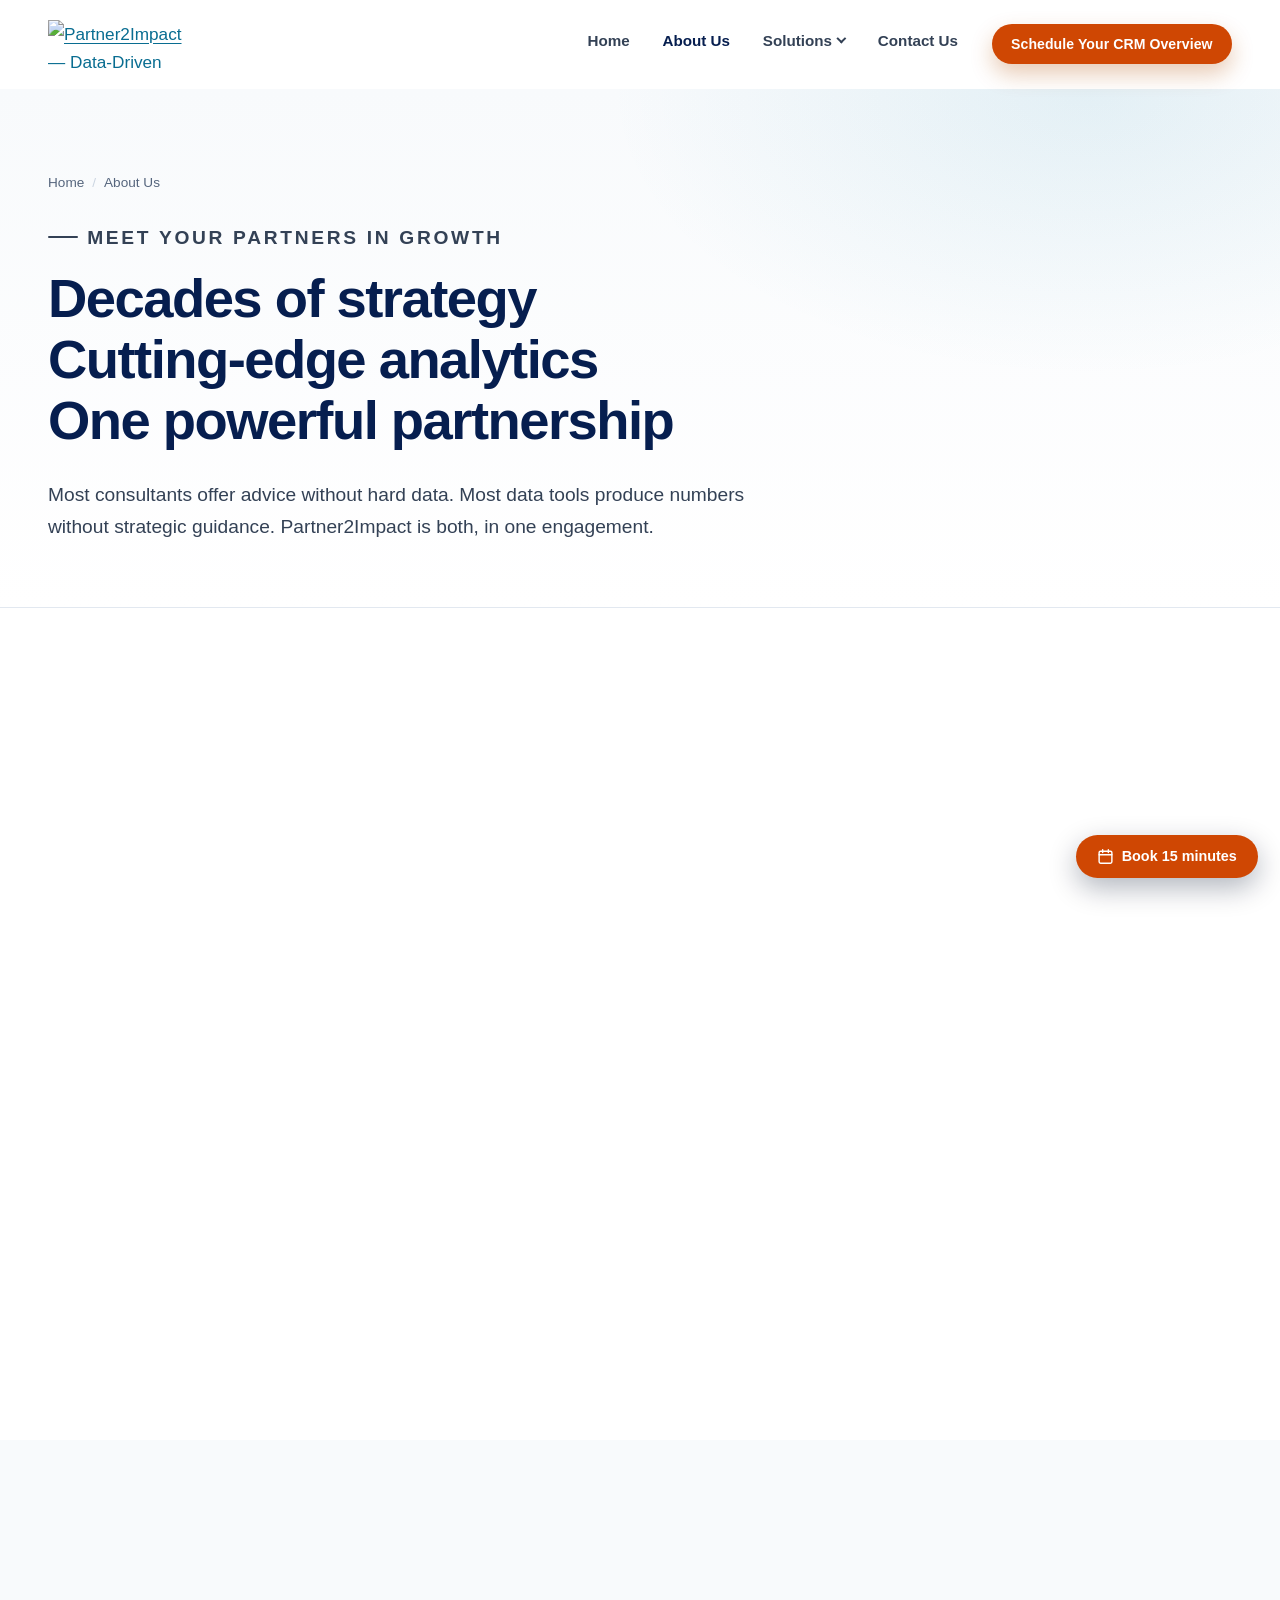
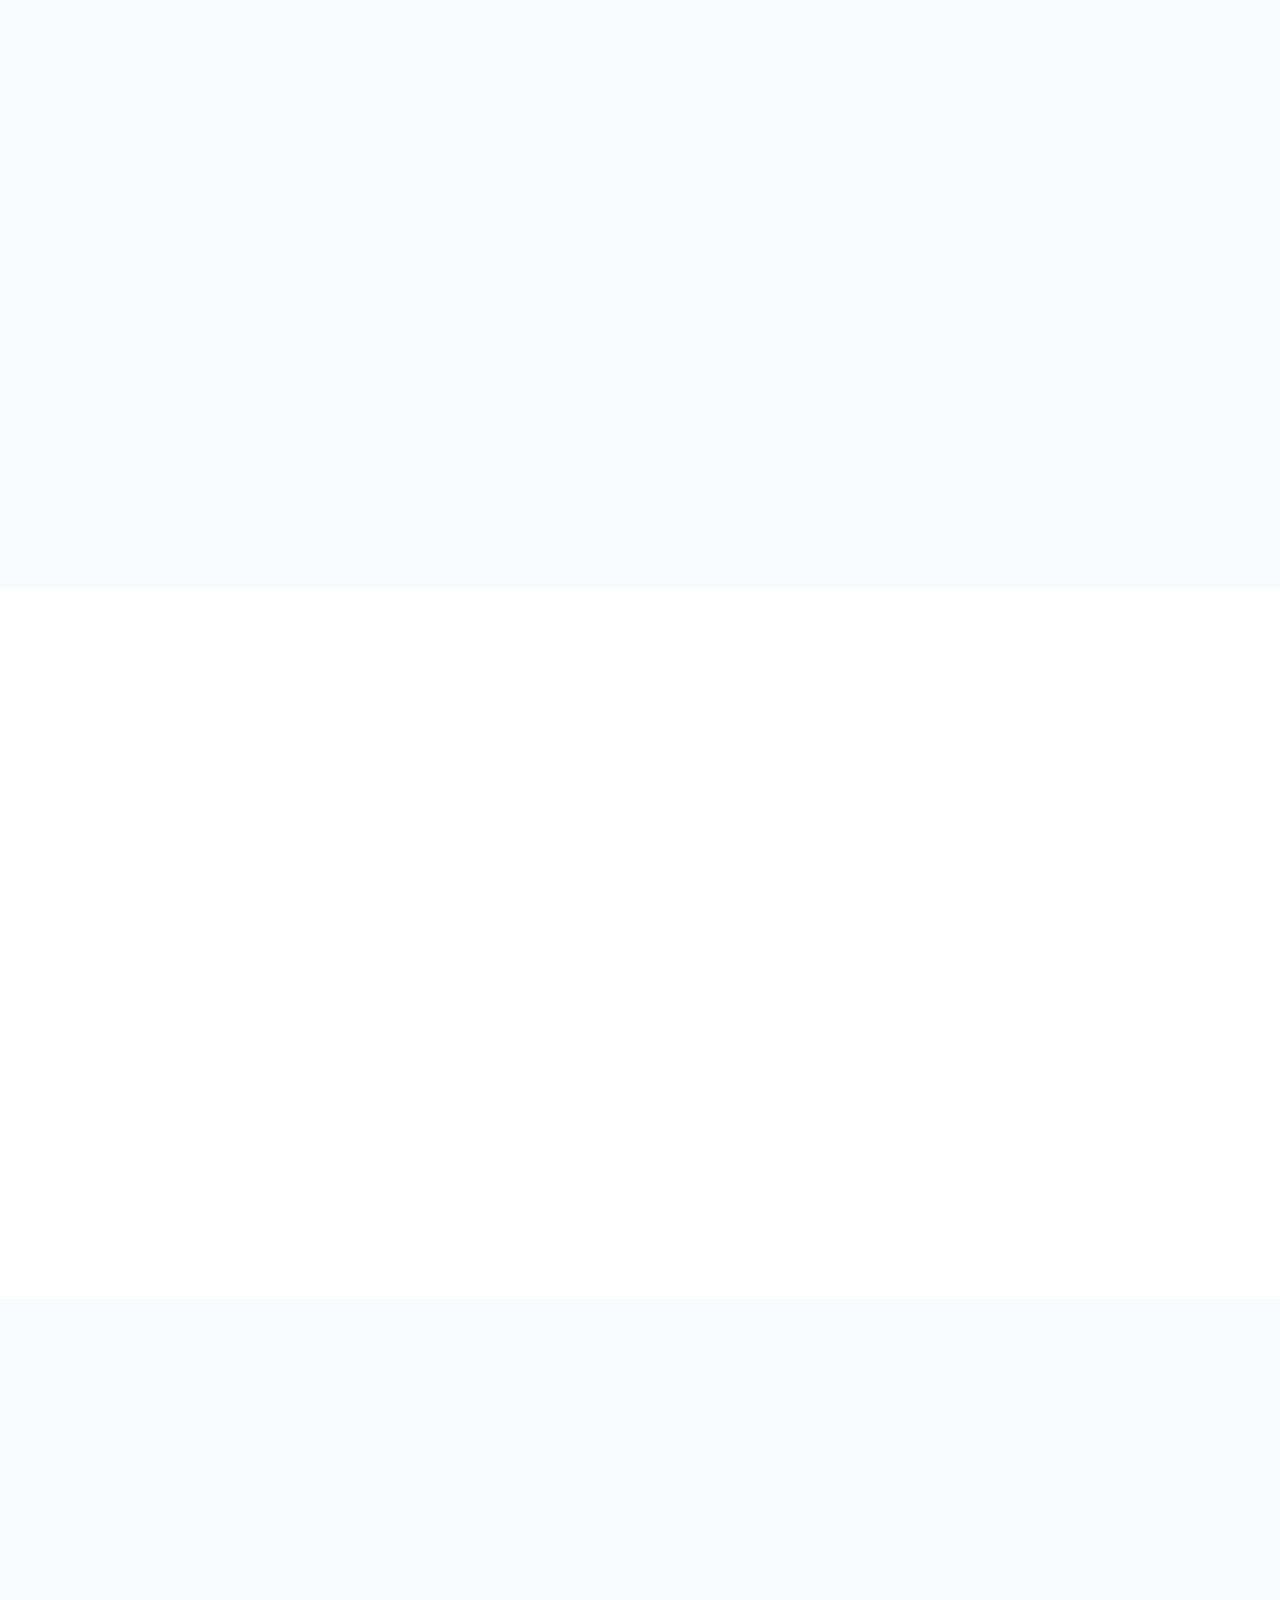
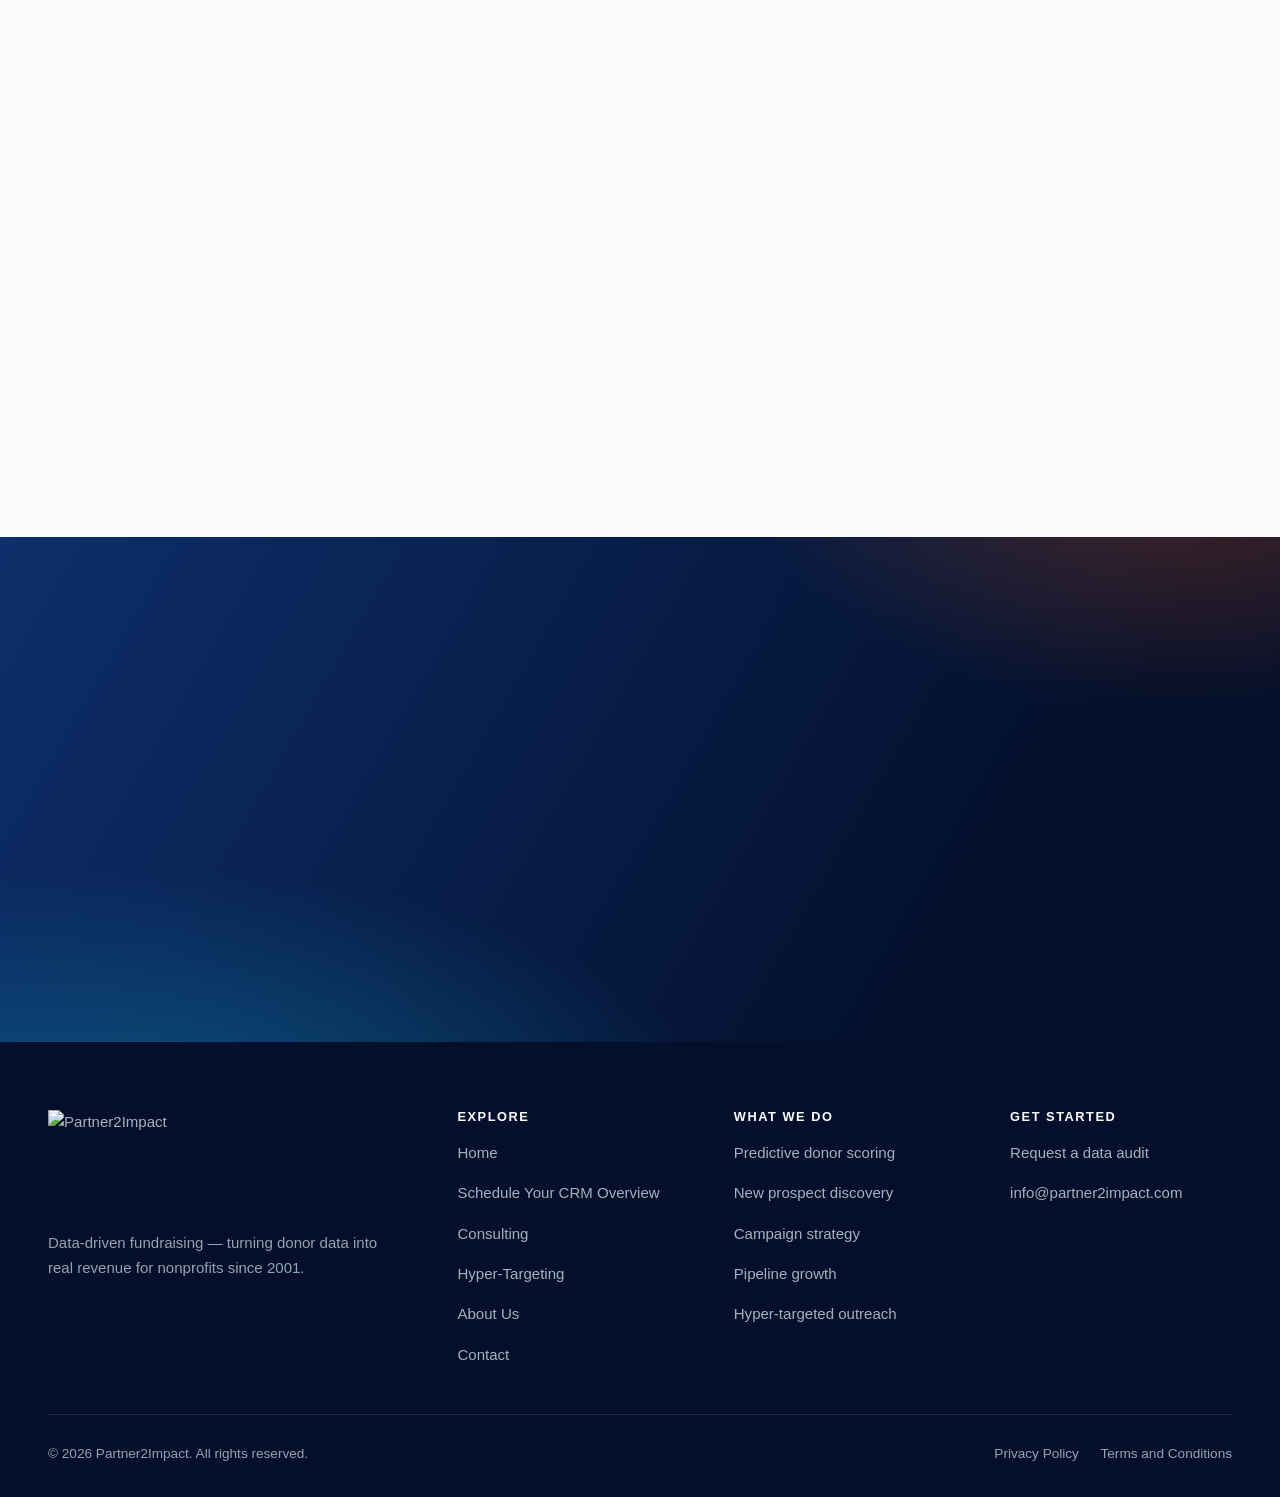
==== about.html @ 4d49c999 "Rebuild the CRM graphic to Tracey's mock Four circles on the diagonals around a dashed centre readin" ====
<!DOCTYPE html>
<html lang="en">
<head>
<meta charset="utf-8">
<meta name="viewport" content="width=device-width, initial-scale=1">
<title>About — Tracey Wiseman &amp; David Galvin | Partner2Impact</title>
<meta name="description" content="Decades of nonprofit fundraising strategy meets cutting-edge data science. Meet Tracey Wiseman, strategic fundraising leader, and David Galvin, Decision Intelligence Lead.">
<link rel="canonical" href="https://partner2impact.com/about">

<meta property="og:type" content="website">
<meta property="og:title" content="About Partner2Impact — Tracey Wiseman &amp; David Galvin">
<meta property="og:description" content="Decades of strategy. Cutting-edge analytics. One powerful partnership serving nonprofits.">
<meta property="og:image" content="https://partner2impact.com/assets/img/og-image.jpg">
<meta name="theme-color" content="#061e4f">

<link rel="icon" href="/favicon.ico" sizes="48x48 32x32 16x16">
<link rel="icon" href="/assets/img/icon-96.png" type="image/png" sizes="96x96">
<link rel="icon" href="/assets/img/icon-48.png" type="image/png" sizes="48x48">
<link rel="icon" href="/assets/img/favicon.svg" type="image/svg+xml">
<link rel="apple-touch-icon" href="/assets/img/icon-180.png">
<link rel="manifest" href="/site.webmanifest">

<link rel="preload" href="assets/fonts/inter-latin.woff2" as="font" type="font/woff2" crossorigin>
<link rel="preload" href="assets/fonts/jakarta-latin.woff2" as="font" type="font/woff2" crossorigin>
<link rel="stylesheet" href="assets/css/fonts.css">
<link rel="stylesheet" href="assets/css/styles.css">
</head>
<body>
<a class="skip-link" href="#main">Skip to main content</a>

<header class="site-header">
  <nav class="shell nav" aria-label="Primary">
    <a class="brand" href="/">
      <img src="assets/img/logo-compact.svg" width="1333" height="460" alt="Partner2Impact — Data-Driven Fundraising">
    </a>
    <button class="nav-toggle" type="button" aria-expanded="false" aria-controls="nav-links">
      <span></span><span class="visually-hidden">Menu</span>
    </button>
    <ul class="nav-links" id="nav-links">
      <li><a href="/">Home</a></li>
      <li><a href="/about" aria-current="page">About Us</a></li>
      <li class="nav-has-sub">
        <button class="nav-sub-toggle" type="button" aria-expanded="false"
                aria-controls="nav-sub-solutions">
          Solutions <span class="nav-caret" aria-hidden="true"></span>
        </button>
        <ul class="nav-sub" id="nav-sub-solutions">
          <li><a href="/tool">Schedule Your CRM Overview</a></li>
          <li><a href="/hyper-targeting">Hyper-Targeting</a></li>
          <li><a href="/consulting">Consulting</a></li>
        </ul>
      </li>
      <li><a href="/contact">Contact Us</a></li>
      <li class="nav-links__cta"><a class="btn btn--sm btn--amber" href="/contact#audit">Schedule Your CRM Overview</a></li>
    </ul>
    <a class="btn btn--sm btn--amber nav-cta" href="/contact#audit">Schedule Your CRM Overview</a>
  </nav>
</header>

<main id="main">

  <section class="page-hero">
    <div class="shell">
      <ol class="breadcrumb">
        <li><a href="/">Home</a></li>
        <li aria-current="page">About Us</li>
      </ol>
      <p class="eyebrow">Meet your partners in growth</p>
      <h1>Decades of strategy<br>Cutting-edge analytics<br>One powerful partnership</h1>
      <p>
        Most consultants offer advice without hard data. Most data tools produce numbers
        without strategic guidance. Partner2Impact is both, in one engagement.
      </p>
    </div>
  </section>

  <!-- ================= TEAM ================= -->
  <section class="section" id="team">
    <div class="shell">
      <div class="team-grid">
        <article class="person" data-reveal>
          <div class="person-photo">
            <img src="assets/img/david-640.webp" width="640" height="640" loading="lazy" decoding="async"
                 alt="Portrait of David Galvin">
          </div>
          <div>
            <h3>David Galvin</h3>
            <span class="role">Decision Intelligence Lead</span>
            <p class="person-quote">
              “When you apply predictive modeling to nonprofit datasets, patterns emerge
              immediately. We show you the story your data is desperately trying to tell.”
            </p>
            <p>
              A veteran in data analytics and predictive architecture, David builds proprietary
              intelligence tools that transform raw relational data into clean, actionable
              revenue streams.
            </p>
            <p>
              His working principle is the one that gives this partnership its shape:
              <strong>data is currency</strong> — and currency left in a vault earns nothing.
            </p>
            <ul class="person-tags">
              <li>Predictive modeling</li>
              <li>Data architecture</li>
              <li>Prospect intelligence</li>
              <li>CRM integration</li>
            </ul>
          </div>
        </article>
        <article class="person" data-reveal data-reveal-delay="100">
          <div class="person-photo">
            <img src="assets/img/tracey-640.webp" width="640" height="640" loading="lazy" decoding="async"
                 alt="Portrait of Tracey Wiseman">
          </div>
          <div>
            <h3>Tracey Wiseman</h3>
            <span class="role">Strategic fundraising leader</span>
            <p class="person-quote">
              “Fundraising is ultimately about human connection. Data doesn’t replace the
              relationship — it illuminates where the relationship needs to go next.”
            </p>
            <p>
              With over three decades of hands-on experience guiding nonprofit leaders, Tracey
              helps organizations secure major gifts, navigate complex capital campaigns, and
              build resilient development operations.
            </p>
            <p>
              She founded Partner2Impact in 2001 and has spent the years since inside the
              rooms where fundraising decisions actually get made — with boards, executive
              directors and development teams working out what to do next.
            </p>
            <ul class="person-tags">
              <li>Major gifts</li>
              <li>Capital campaigns</li>
              <li>Development operations</li>
              <li>Board counsel</li>
            </ul>
          </div>
        </article>
      </div>
    </div>
  </section>

  <!-- ================= WHY THE PARTNERSHIP ================= -->
  <section class="section section--sand">
    <div class="shell">
      <div class="section-head" data-reveal>
        <p class="eyebrow">Why this partnership</p>
        <h2>The gap most nonprofits fall into</h2>
        <p>
          Development teams are usually offered one half of the answer, and asked to supply
          the other half themselves.
        </p>
      </div>

      <div class="grid grid--3">
        <article class="card" data-reveal>
          <div class="card-icon">
            <svg width="24" height="24" viewBox="0 0 24 24" fill="none" stroke="currentColor" stroke-width="1.8" stroke-linecap="round" stroke-linejoin="round" aria-hidden="true"><path d="M21 15a2 2 0 0 1-2 2H7l-4 4V5a2 2 0 0 1 2-2h14a2 2 0 0 1 2 2z"/></svg>
          </div>
          <h3>Consultants without data</h3>
          <p>
            Strong advice built on experience and instinct — but no way to tell you which of
            your 4,000 records deserves the call this week.
          </p>
        </article>

        <article class="card" data-reveal data-reveal-delay="90">
          <div class="card-icon">
            <svg width="24" height="24" viewBox="0 0 24 24" fill="none" stroke="currentColor" stroke-width="1.8" stroke-linecap="round" stroke-linejoin="round" aria-hidden="true"><path d="M3 3v18h18"/><path d="M7 15V9M12 15V6M17 15v-4"/></svg>
          </div>
          <h3>Tools without strategy</h3>
          <p>
            A dashboard full of scores and a development director with no plan for what to do
            with them on Monday morning.
          </p>
        </article>

        <article class="card card--feature" data-reveal data-reveal-delay="180"
                 style="border-top:4px solid var(--teal-bright)">
          <div class="card-icon">
            <svg width="24" height="24" viewBox="0 0 24 24" fill="none" stroke="currentColor" stroke-width="1.8" stroke-linecap="round" stroke-linejoin="round" aria-hidden="true"><path d="M20 6 9 17l-5-5"/></svg>
          </div>
          <h3>Partner2Impact</h3>
          <p>
            The intelligence and the plan from the same engagement, so nothing gets lost in
            the handoff between the people who found the signal and the people who act on it.
          </p>
        </article>
      </div>
    </div>
  </section>

  <!-- ================= TRACK RECORD ================= -->
  <section class="section">
    <div class="shell split">
      <div data-reveal>
        <p class="eyebrow">Track record</p>
        <h2>Three decades inside nonprofit development</h2>
        <p>
          Partner2Impact has worked with foundations, universities, health nonprofits,
          associations, community organizations and campaigns — the kind of organizations
          where every dollar raised has to justify itself.
        </p>
        <p>
          That history is why the data work lands: the models are built by someone who
          understands donor behavior, and the recommendations are written by someone who has
          sat through the board meeting where they get questioned.
        </p>
      </div>

      <div data-reveal data-reveal-delay="100">
        <p class="eyebrow">Organizations we have worked with</p>
        <ul class="client-grid" style="grid-template-columns:repeat(auto-fill,minmax(min(100%,14rem),1fr))">
          <li>Lung Transplant Foundation</li>
          <li>Center on Halsted</li>
          <li>National Society of Architectural Historians</li>
          <li>YMCA of Metropolitan Chicago</li>
          <li>University of Chicago</li>
          <li>Park Lawn Developmental Disabilities</li>
          <li>Center for Law and Social Work</li>
          <li>Ancilla College</li>
          <li>Gaylord and Dorothy Donnelley Foundation</li>
          <li>Project on Civic Reflection, Valparaiso University</li>
        </ul>
        <p style="margin-top:1.25rem;color:var(--slate-500);font-size:0.9rem">Partial list.</p>
      </div>
    </div>
  </section>

  <!-- ================= FAQ ================= -->
  <section class="section section--sand">
    <div class="shell shell--narrow">
      <div class="section-head" data-reveal>
        <p class="eyebrow">Common questions</p>
        <h2>Before you reach out</h2>
      </div>

      <div class="faq" data-reveal>
        <details>
          <summary>Is using donor data for predictive targeting ethically sound and compliant with privacy laws?</summary>
          <div class="faq-body">
            Data ethics and security are central to this framework. We work exclusively with
            aggregated, anonymized, and privacy-compliant datasets, adhering strictly to GDPR,
            CCPA, and donor privacy standards. Furthermore, when we upload prospect cohorts to
            media platforms like Meta or LinkedIn, the data is heavily encrypted and hashed.
            We never sell donor information.
          </div>
        </details>
        <details>
          <summary>Do we have to change our CRM?</summary>
          <div class="faq-body">
            No. The tool layers on top of the system you already use — Raiser’s Edge,
            Salesforce, Bloomerang, DonorPerfect and others. There is no migration project.
          </div>
        </details>
        <details>
          <summary>Our database is a mess. Is it too early for this?</summary>
          <div class="faq-body">
            That is the normal starting point, and cleaning it is step one of the work. The
            data health check up will tell you honestly whether the records are good enough to
            model yet, and what it would take to get there.
          </div>
        </details>
        <details>
          <summary>Can we get the consulting without the tool, or the other way around?</summary>
          <div class="faq-body">
            Yes, though they are designed to reinforce each other. Some organizations start
            with a one-off diagnostic and add the ongoing data work later.
          </div>
        </details>
        <details>
          <summary>How does an engagement start?</summary>
          <div class="faq-body">
            With a free 15-minute data health check up. You speak with Tracey and David, see a
            live demonstration, and get an honest read on whether we are the right fit.
          </div>
        </details>
      </div>
    </div>
  </section>

  <section class="cta-band" id="audit">
    <div class="shell">
      <img class="cta-logo" src="assets/img/logo-reverse.svg" width="1333" height="655"
           loading="lazy" alt="Partner2Impact" data-reveal>
      <h2 data-reveal>Discover what your donor data is trying to tell you</h2>
      <p data-reveal data-reveal-delay="60">
        Request a 15-minute data health check up and tool demo with Tracey and David.
      </p>
      <div class="cta-actions" data-reveal data-reveal-delay="120">
        <a class="btn btn--light" href="/contact#audit">Request your data health check up <span class="arrow" aria-hidden="true">→</span></a>
        <a class="btn btn--outline-light" href="mailto:info@partner2impact.com">info@partner2impact.com</a>
      </div>
    </div>
  </section>

</main>

<footer class="site-footer">
  <div class="shell">
    <div class="footer-grid">
      <div class="footer-brand">
        <img src="assets/img/logo-reverse.svg" width="1333" height="655" loading="lazy" alt="Partner2Impact">
        <p>
          Data-driven fundraising — turning donor data into real revenue for
          nonprofits since 2001.
        </p>
      </div>
      <div>
        <h4>Explore</h4>
        <ul class="footer-links">
          <li><a href="/">Home</a></li>
          <li><a href="/tool">Schedule Your CRM Overview</a></li>
          <li><a href="/consulting">Consulting</a></li>
          <li><a href="/hyper-targeting">Hyper-Targeting</a></li>
          <li><a href="/about">About Us</a></li>
          <li><a href="/contact">Contact</a></li>
        </ul>
      </div>
      <div>
        <h4>What we do</h4>
        <ul class="footer-links">
          <li><a href="/tool#scoring">Predictive donor scoring</a></li>
          <li><a href="/tool#prospects">New prospect discovery</a></li>
          <li><a href="/consulting#campaigns">Campaign strategy</a></li>
          <li><a href="/consulting#pipeline">Pipeline growth</a></li>
          <li><a href="/hyper-targeting">Hyper-targeted outreach</a></li>
        </ul>
      </div>
      <div>
        <h4>Get started</h4>
        <ul class="footer-links">
          <li><a href="/contact#audit">Request a data audit</a></li>
          <li><a href="mailto:info@partner2impact.com">info@partner2impact.com</a></li>
        </ul>
      </div>
    </div>
    <div class="footer-bottom">
      <span>© <span data-year>2026</span> Partner2Impact. All rights reserved.</span>
      <ul class="footer-legal">
        <li><a href="/privacy">Privacy Policy</a></li>
        <li><a href="/terms">Terms and Conditions</a></li>
      </ul>
    </div>
  </div>
</footer>

<a class="book-fab" href="/contact#audit">
  <svg width="17" height="17" viewBox="0 0 24 24" fill="none" stroke="currentColor" stroke-width="2" stroke-linecap="round" stroke-linejoin="round" aria-hidden="true"><rect x="3" y="4.5" width="18" height="17" rx="2"/><path d="M3 9.5h18M8 2.5v4M16 2.5v4"/></svg>
  <span class="book-fab__label">Book 15 minutes</span>
</a>

<script src="assets/js/main.js" defer></script>
</body>
</html>
---- assets/css/styles.css ----
/* ==========================================================================
   Partner2Impact — design system
   Palette per the 2026 brand brief: deep navy (authority), teal (data science),
   amber (currency / value).
   ========================================================================== */

:root {
  /* Brand */
  --navy-900: #030f2b;
  --navy: #061e4f;
  --navy-700: #0d2f6b;
  --ink: #061e4f;
  --ink-800: #0d2f6b;
  /* Brand teal / amber from the brief. The bright shades (--teal-bright,
     --amber-bright) are for fills, borders and graphics only; the darker
     --teal / --amber are used wherever text sits on them, so button labels
     and links clear WCAG AA. */
  --teal: #096d91;          /* logo teal, 5.82:1 with white text */
  --teal-600: #075670;      /* 8.16:1 — hover */
  --teal-bright: #0e86b0;   /* graphics only */
  --teal-400: #5fb3ce;      /* logo's dark teal, lifted for AA on card surfaces */
  --amber: #cf4703;         /* logo orange darkened, 4.61:1 with white text */
  --amber-600: #b63e03;     /* 5.71:1 — hover */
  --amber-bright: #fc6418;  /* logo orange, graphics only */
  --amber-400: #fa8a41;     /* logo's dark orange, lifted for AA on card surfaces */

  /* Neutrals */
  --sand: #f8fafc;
  --sand-200: #e2e8f0;
  --paper: #ffffff;
  --slate-700: #334155;
  --slate-500: #55657d; /* AA on #fff (5.93:1) and --sand */
  --slate-300: #cbd5e1;
  --line: #e2e8f0;

  /* Type */
  --font-display: "Plus Jakarta Sans", "Inter", -apple-system, BlinkMacSystemFont, "Segoe UI", Roboto, Helvetica, Arial, sans-serif;
  --font-sans: "Inter", -apple-system, BlinkMacSystemFont, "Segoe UI", Roboto, Helvetica, Arial, sans-serif;
  --font-mono: ui-monospace, SFMono-Regular, "SF Mono", Menlo, Consolas, monospace;

  /* Space & shape */
  --shell: 1200px;
  --gutter: clamp(1.25rem, 4vw, 3rem);
  --radius-sm: 10px;
  --radius: 16px;
  --radius-lg: 26px;
  --shadow-sm: 0 1px 2px rgba(6, 30, 79, 0.06), 0 4px 12px rgba(6, 30, 79, 0.05);
  --shadow: 0 12px 30px rgba(6, 30, 79, 0.09);
  --shadow-lg: 0 28px 70px rgba(6, 30, 79, 0.18);
  --ease: cubic-bezier(0.22, 1, 0.36, 1);
}

/* --------------------------------------------------------------------------
   Base
   -------------------------------------------------------------------------- */

*, *::before, *::after { box-sizing: border-box; }

html {
  scroll-behavior: smooth;
  -webkit-text-size-adjust: 100%;
  scroll-padding-top: 6rem;
}

body {
  margin: 0;
  background: var(--paper);
  color: var(--ink);
  font-family: var(--font-sans);
  font-size: clamp(1rem, 0.97rem + 0.15vw, 1.075rem);
  line-height: 1.65;
  -webkit-font-smoothing: antialiased;
  text-rendering: optimizeLegibility;
  overflow-x: hidden;
}

img, picture, svg, video { display: block; max-width: 100%; height: auto; }

h1, h2, h3, h4 {
  font-family: var(--font-display);
  font-weight: 700;
  line-height: 1.12;
  letter-spacing: -0.015em;
  margin: 0 0 0.5em;
  color: var(--ink);
  text-wrap: balance;
}

h1 { font-size: clamp(2.4rem, 1.5rem + 4.2vw, 4.15rem); letter-spacing: -0.028em; }
h2 { font-size: clamp(1.85rem, 1.25rem + 2.4vw, 2.85rem); letter-spacing: -0.022em; }
h3 { font-size: clamp(1.2rem, 1.05rem + 0.6vw, 1.4rem); letter-spacing: -0.012em; }
h4 { font-size: 1.05rem; letter-spacing: -0.005em; }

p { margin: 0 0 1.15em; text-wrap: pretty; }
p:last-child { margin-bottom: 0; }

a { color: var(--teal); text-decoration-thickness: 1px; text-underline-offset: 3px; }
a:hover { color: var(--teal-600); }

ul, ol { margin: 0 0 1.15em; padding-left: 1.2em; }
li { margin-bottom: 0.4em; }

strong { font-weight: 650; }

:focus-visible {
  outline: 3px solid var(--amber);
  outline-offset: 3px;
  border-radius: 4px;
}

.skip-link {
  position: absolute;
  left: 1rem;
  top: -100px;
  z-index: 999;
  background: var(--navy);
  color: #fff;
  padding: 0.75rem 1.15rem;
  border-radius: var(--radius-sm);
  font-weight: 600;
  text-decoration: none;
  transition: top 0.2s var(--ease);
}
.skip-link:focus { top: 1rem; color: #fff; }

.visually-hidden {
  position: absolute !important;
  width: 1px; height: 1px;
  padding: 0; margin: -1px;
  overflow: hidden; clip: rect(0 0 0 0);
  white-space: nowrap; border: 0;
}

/* --------------------------------------------------------------------------
   Layout primitives
   -------------------------------------------------------------------------- */

.shell {
  width: min(100% - (var(--gutter) * 2), var(--shell));
  margin-inline: auto;
}
.shell--narrow { width: min(100% - (var(--gutter) * 2), 780px); }

.section { padding-block: clamp(4rem, 2.5rem + 6vw, 7.5rem); }
.section--tight { padding-block: clamp(3rem, 2rem + 4vw, 5rem); }
.section--sand { background: var(--sand); }
.section--ink {
  background:
    radial-gradient(90rem 45rem at 78% -10%, rgba(14, 134, 176, 0.38), transparent 62%),
    linear-gradient(165deg, var(--navy-700) 0%, var(--navy) 58%, var(--navy-900) 100%);
  color: #e2e8f0;
}
.section--ink h2, .section--ink h3, .section--ink h4 { color: #fff; }
.section--ink p { color: rgba(226, 232, 240, 0.82); }

.section-head { max-width: 46rem; margin-bottom: clamp(2.25rem, 1.5rem + 2.5vw, 3.5rem); }
.section-head--center { margin-inline: auto; text-align: center; }
.section-head p { color: var(--slate-500); font-size: 1.08em; }
.section--ink .section-head p { color: rgba(226, 232, 240, 0.8); }

.eyebrow {
  display: inline-flex;
  align-items: center;
  gap: 0.6rem;
  font-family: var(--font-sans);
  font-size: 0.775rem;
  font-weight: 650;
  letter-spacing: 0.14em;
  text-transform: uppercase;
  color: var(--teal);
  margin: 0 0 1rem;
}
.eyebrow::before {
  content: "";
  width: 1.85rem; height: 2px;
  background: currentColor;
  border-radius: 2px;
}
.section--ink .eyebrow { color: var(--teal-400); }

.grid { display: grid; gap: clamp(1.15rem, 0.9rem + 1.1vw, 1.85rem); }
.grid--2 { grid-template-columns: repeat(auto-fit, minmax(min(100%, 22rem), 1fr)); }
.grid--3 { grid-template-columns: repeat(auto-fit, minmax(min(100%, 18.5rem), 1fr)); }
.grid--4 { grid-template-columns: repeat(auto-fit, minmax(min(100%, 14rem), 1fr)); }

/* --------------------------------------------------------------------------
   Buttons
   -------------------------------------------------------------------------- */

.btn {
  --btn-bg: var(--teal);
  --btn-fg: #fff;
  display: inline-flex;
  align-items: center;
  justify-content: center;
  gap: 0.55rem;
  padding: 0.92rem 1.6rem;
  border: 1px solid transparent;
  border-radius: 999px;
  background: var(--btn-bg);
  color: var(--btn-fg);
  font-family: var(--font-sans);
  font-size: 0.965rem;
  font-weight: 620;
  letter-spacing: 0.005em;
  line-height: 1.2;
  text-decoration: none;
  cursor: pointer;
  transition: transform 0.22s var(--ease), box-shadow 0.22s var(--ease),
              background-color 0.22s var(--ease), color 0.22s var(--ease),
              border-color 0.22s var(--ease);
  box-shadow: 0 10px 22px rgba(14, 134, 176, 0.22);
}
.btn:hover {
  color: var(--btn-fg);
  transform: translateY(-2px);
  box-shadow: 0 16px 32px rgba(14, 134, 176, 0.3);
  background: var(--teal-600);
}
.btn:active { transform: translateY(0); }

.btn--ghost {
  --btn-bg: transparent;
  --btn-fg: var(--navy);
  border-color: var(--slate-300);
  box-shadow: none;
}
.btn--ghost:hover {
  background: var(--navy);
  border-color: var(--navy);
  --btn-fg: #fff;
  box-shadow: var(--shadow);
}

.btn--light {
  --btn-bg: #fff;
  --btn-fg: var(--navy);
  box-shadow: 0 10px 26px rgba(4, 14, 26, 0.28);
}
.btn--light:hover { background: #fff; --btn-fg: var(--teal); }

.btn--outline-light {
  --btn-bg: transparent;
  --btn-fg: #fff;
  border-color: rgba(255, 255, 255, 0.4);
  box-shadow: none;
}
.btn--outline-light:hover { background: rgba(255, 255, 255, 0.12); border-color: #fff; }

.btn--sm { padding: 0.66rem 1.15rem; font-size: 0.88rem; }
.btn--block { width: 100%; }

.btn .arrow { transition: transform 0.22s var(--ease); }
.btn:hover .arrow { transform: translateX(3px); }

.text-link {
  display: inline-flex;
  align-items: center;
  gap: 0.4rem;
  font-weight: 620;
  font-size: 0.95rem;
  text-decoration: none;
  color: var(--teal);
}
.text-link::after { content: "→"; transition: transform 0.2s var(--ease); }
.text-link:hover::after { transform: translateX(4px); }

/* --------------------------------------------------------------------------
   Header / navigation
   -------------------------------------------------------------------------- */

.site-header {
  position: sticky;
  top: 0;
  z-index: 100;
  background: rgba(255, 255, 255, 0.86);
  backdrop-filter: saturate(180%) blur(14px);
  -webkit-backdrop-filter: saturate(180%) blur(14px);
  border-bottom: 1px solid transparent;
  transition: border-color 0.3s var(--ease), box-shadow 0.3s var(--ease),
              background-color 0.3s var(--ease);
}
.site-header.is-stuck {
  border-bottom-color: var(--line);
  box-shadow: 0 6px 24px rgba(6, 30, 79, 0.07);
}

.nav {
  display: flex;
  align-items: center;
  gap: 1.25rem;
  min-height: 5.5rem;
}

.brand { margin-right: auto; display: inline-flex; align-items: center; }
.brand img { width: auto; height: clamp(48px, 3.6vw, 62px); }

.nav-links {
  display: flex;
  align-items: center;
  gap: 0.35rem;
  list-style: none;
  margin: 0;
  padding: 0;
}
.nav-links a:not(.btn) {
  display: block;
  padding: 0.55rem 0.85rem;
  border-radius: 999px;
  color: var(--slate-700);
  font-size: 0.95rem;
  font-weight: 550;
  text-decoration: none;
  transition: color 0.2s var(--ease), background-color 0.2s var(--ease);
}
.nav-links a:not(.btn):hover { color: var(--navy); background: var(--sand); }
.nav-links a[aria-current="page"] { color: var(--navy); font-weight: 650; }

/* --------------------------------------------------------------------------
   Solutions dropdown
   Hover opens it on a pointer; the button carries aria-expanded so keyboard
   and touch get the same menu without depending on hover.
   -------------------------------------------------------------------------- */

.nav-has-sub { position: relative; }

.nav-sub-toggle {
  display: flex;
  align-items: center;
  gap: 0.4rem;
  padding: 0.55rem 0.85rem;
  border: 0;
  border-radius: 999px;
  background: none;
  color: var(--slate-700);
  font-family: var(--font-sans);
  font-size: 0.95rem;
  font-weight: 550;
  cursor: pointer;
  transition: color 0.2s var(--ease), background-color 0.2s var(--ease);
}
.nav-sub-toggle:hover { color: var(--navy); background: var(--sand); }
/* Set on whichever page lives inside this section, so the trail is visible
   without the menu being open. */
.nav-sub-toggle[data-current] { color: var(--navy); font-weight: 650; }

.nav-caret {
  width: 0.42rem; height: 0.42rem;
  border-right: 2px solid currentColor;
  border-bottom: 2px solid currentColor;
  transform: translateY(-2px) rotate(45deg);
  transition: transform 0.2s var(--ease);
}
.nav-sub-toggle[aria-expanded="true"] .nav-caret { transform: translateY(1px) rotate(-135deg); }

.nav-sub {
  position: absolute;
  top: calc(100% + 0.5rem);
  left: 0;
  z-index: 60;
  min-width: 13rem;
  margin: 0;
  padding: 0.4rem;
  list-style: none;
  background: #fff;
  border: 1px solid var(--line);
  border-radius: 14px;
  box-shadow: var(--shadow);
  opacity: 0;
  visibility: hidden;
  transform: translateY(-6px);
  transition: opacity 0.18s var(--ease), transform 0.18s var(--ease), visibility 0.18s;
}
.nav-has-sub:hover > .nav-sub,
.nav-has-sub:focus-within > .nav-sub,
.nav-sub-toggle[aria-expanded="true"] + .nav-sub {
  opacity: 1;
  visibility: visible;
  transform: translateY(0);
}
.nav-sub li { margin-bottom: 0; }
.nav-sub a { white-space: nowrap; }

.nav-cta { display: inline-flex; }

/* The in-menu CTA is for the mobile drawer only. */
@media (min-width: 901px) {
  .nav-links .nav-links__cta { display: none; }
}

.nav-toggle {
  display: none;
  width: 2.9rem; height: 2.9rem;
  align-items: center; justify-content: center;
  border: 1px solid var(--line);
  border-radius: 12px;
  background: #fff;
  cursor: pointer;
  color: var(--navy);
}
.nav-toggle span {
  position: relative;
  display: block;
  width: 18px; height: 2px;
  background: currentColor;
  border-radius: 2px;
  transition: background-color 0.2s var(--ease);
}
.nav-toggle span::before,
.nav-toggle span::after {
  content: "";
  position: absolute; left: 0;
  width: 18px; height: 2px;
  background: currentColor;
  border-radius: 2px;
  transition: transform 0.28s var(--ease);
}
.nav-toggle span::before { top: -6px; }
.nav-toggle span::after { top: 6px; }
.nav-toggle[aria-expanded="true"] span { background: transparent; }
.nav-toggle[aria-expanded="true"] span::before { transform: translateY(6px) rotate(45deg); }
.nav-toggle[aria-expanded="true"] span::after { transform: translateY(-6px) rotate(-45deg); }

@media (max-width: 900px) {
  .brand img { height: 44px; }
  .nav-toggle { display: inline-flex; }
  .nav-cta { display: none; }
  .nav-links {
    position: fixed;
    inset: 5.5rem 0 auto;
    flex-direction: column;
    align-items: stretch;
    gap: 0.15rem;
    padding: 1rem var(--gutter) 1.75rem;
    background: #fff;
    border-bottom: 1px solid var(--line);
    box-shadow: var(--shadow);
    transform: translateY(-12px);
    opacity: 0;
    visibility: hidden;
    transition: opacity 0.25s var(--ease), transform 0.25s var(--ease), visibility 0.25s;
  }
  .nav-links.is-open { opacity: 1; visibility: visible; transform: translateY(0); }
  .nav-links li { margin-bottom: 0; }
  .nav-links a:not(.btn) { padding: 0.9rem 0.75rem; font-size: 1.05rem; border-radius: 12px; }
  .nav-sub-toggle { width: 100%; justify-content: space-between; padding: 0.9rem 0.75rem; font-size: 1.05rem; border-radius: 12px; }
  /* The drawer is already a panel, so the submenu sits inline inside it
     rather than floating over the page. */
  .nav-sub {
    position: static;
    min-width: 0;
    margin: 0.15rem 0 0.35rem 0.75rem;
    padding: 0 0 0 0.75rem;
    border: 0;
    border-left: 2px solid var(--line);
    border-radius: 0;
    box-shadow: none;
    display: none;
    opacity: 1;
    visibility: visible;
    transform: none;
  }
  .nav-sub-toggle[aria-expanded="true"] + .nav-sub { display: block; }
  /* Hover must not open it on touch — only the button does. */
  .nav-has-sub:hover > .nav-sub,
  .nav-has-sub:focus-within > .nav-sub { display: none; }
  .nav-sub-toggle[aria-expanded="true"] + .nav-sub { display: block; }

  .nav-links .nav-links__cta { margin-top: 0.75rem; }
  .nav-links .nav-links__cta .btn { width: 100%; padding-block: 0.95rem; font-size: 1rem; }
}

/* --------------------------------------------------------------------------
   Hero — dark
   One continuous section: headline, actions, and the four signals. The
   signals are the hero's visual payload, so there is a single headline at
   the top of the page rather than two competing ones.
   -------------------------------------------------------------------------- */

.hero {
  position: relative;
  overflow: hidden;
  padding-block: clamp(3.5rem, 2rem + 6vw, 6rem) clamp(3.5rem, 2rem + 6vw, 6.5rem);
  background:
    radial-gradient(55rem 32rem at 50% -8%, rgba(14, 134, 176, 0.28), transparent 64%),
    radial-gradient(40rem 26rem at 88% 108%, rgba(252, 100, 24, 0.18), transparent 62%),
    linear-gradient(168deg, var(--navy-700) 0%, var(--navy) 46%, var(--navy-900) 100%);
  color: #e2e8f0;
}

/* Faint measurement grid — reads as data without being a texture */
.hero::before {
  content: "";
  position: absolute;
  inset: 0;
  background-image:
    linear-gradient(rgba(255, 255, 255, 0.028) 1px, transparent 1px),
    linear-gradient(90deg, rgba(255, 255, 255, 0.028) 1px, transparent 1px);
  background-size: 64px 64px;
  mask-image: radial-gradient(70% 60% at 50% 30%, #000 30%, transparent 100%);
  -webkit-mask-image: radial-gradient(70% 60% at 50% 30%, #000 30%, transparent 100%);
  pointer-events: none;
}

.hero > * { position: relative; z-index: 1; }

.hero-lead {
  max-width: 54rem;
  margin-inline: auto;
  text-align: center;
}
.hero-lead .eyebrow { color: var(--teal-400); justify-content: center; }
.hero h1 { color: #fff; margin-bottom: 0.42em; }

.hero-lede {
  font-size: clamp(1.06rem, 0.98rem + 0.5vw, 1.28rem);
  color: rgba(226, 232, 240, 0.82);
  max-width: 44rem;
  margin-inline: auto;
  margin-bottom: 2rem;
}

.hero-actions {
  display: flex;
  flex-wrap: wrap;
  justify-content: center;
  gap: 0.75rem;
}


/* --------------------------------------------------------------------------
   The four signals
   Rebuild of the "Fusion of Predictive Data and Strategy" panels.
   -------------------------------------------------------------------------- */

.signals {
  display: grid;
  grid-template-columns: repeat(auto-fit, minmax(min(100%, 13rem), 1fr));
  gap: clamp(0.85rem, 0.7rem + 0.8vw, 1.4rem);
  list-style: none;
  margin: 0;
  padding: 0;
}

.signal {
  /* --accent draws the graphics, --accent-ink sets type on the tinted chip.
     They differ because the hue that reads well as a 2px line is not always
     the one that clears AA as 0.85rem text over a 10% wash of itself. */
  --accent: var(--teal);
  --accent-ink: var(--teal-600);
  --accent-soft: rgba(9, 109, 145, 0.1);
  --accent-line: rgba(9, 109, 145, 0.3);

  position: relative;
  display: flex;
  flex-direction: column;
  margin: 0;
  padding: clamp(1.4rem, 1.2rem + 0.7vw, 1.85rem);
  border-radius: var(--radius);
  background: #fff;
  border: 1px solid var(--line);
  box-shadow: var(--shadow-sm);
  overflow: hidden;
  transition: transform 0.32s var(--ease), border-color 0.32s var(--ease),
              box-shadow 0.32s var(--ease);
}
.signal:hover {
  transform: translateY(-5px);
  border-color: var(--accent-line);
  box-shadow: var(--shadow);
}

/* A hairline in the card's own accent, drawn from the centre out on hover,
   and a soft bloom behind it. Both are decorative, so they sit under the
   content rather than in the flow. */
.signal::before,
.signal::after {
  content: "";
  position: absolute;
  pointer-events: none;
}
.signal::before {
  inset: -1px -1px auto;
  height: 2px;
  border-radius: 2px;
  background: linear-gradient(90deg, transparent, var(--accent), transparent);
  transform: scaleX(0);
  transition: transform 0.45s var(--ease);
}
.signal::after {
  inset: 0;
  border-radius: inherit;
  background: radial-gradient(22rem 9rem at 50% 0%, var(--accent-soft), transparent 70%);
  opacity: 0;
  transition: opacity 0.45s var(--ease);
}
.signal:hover::before { transform: scaleX(1); }
.signal:hover::after { opacity: 1; }
.signal > * { position: relative; z-index: 1; }

/* The icon picks up the accent as the card lights up. */
.signal .signal-icon {
  transition: background-color 0.35s var(--ease), border-color 0.35s var(--ease),
              color 0.35s var(--ease);
}
.signal:hover .signal-icon {
  background: var(--accent);
  border-color: var(--accent);
  color: #fff;
}
.signal--risk {
  --accent: var(--amber);
  --accent-ink: var(--amber-600);
  --accent-soft: rgba(207, 71, 3, 0.1);
  --accent-line: rgba(207, 71, 3, 0.3);
}

.signal-icon {
  display: grid;
  place-items: center;
  flex: none;
  width: 3rem; height: 3rem;
  margin-bottom: 1.15rem;
  border-radius: 14px;
  background: var(--accent-soft);
  border: 1px solid var(--accent-line);
  color: var(--accent);
}
.signal-icon svg { width: 26px; height: 26px; }

.signal-kicker {
  margin: 0 0 0.3rem;
  font-family: var(--font-mono);
  font-size: 0.7rem;
  font-weight: 700;
  letter-spacing: 0.11em;
  text-transform: uppercase;
  color: var(--accent-ink);
}

.signal h3 {
  font-size: 1.1rem;
  color: var(--ink);
  margin-bottom: 0.35rem;
}
.signal p {
  font-size: 0.885rem;
  line-height: 1.55;
  color: var(--slate-700);
  margin-bottom: 0;
}

.signals-section { background: var(--paper); }


/* The eyebrow rule reads as a stray dash once the label wraps on narrow screens.
   Applies to any centred eyebrow, not just the hero's — the signals section
   has one too, and its label is long enough to wrap on a phone. */
@media (max-width: 30rem) {
  .hero-lead .eyebrow::before,
  .section-head--center .eyebrow::before { display: none; }
}

@media (prefers-reduced-motion: reduce) {
  .signal, .signal::before, .signal::after, .signal-icon {
    transition: none !important;
  }
}

/* Page hero (interior pages) */
.page-hero {
  padding-block: clamp(3rem, 2rem + 4vw, 5.5rem) clamp(2.5rem, 1.5rem + 3.5vw, 4rem);
  background:
    radial-gradient(50rem 30rem at 85% 0%, rgba(14, 134, 176, 0.09), transparent 60%),
    linear-gradient(180deg, var(--sand), #ffffff);
  border-bottom: 1px solid var(--sand-200);
}
.page-hero h1 { font-size: clamp(2.1rem, 1.4rem + 3.2vw, 3.4rem); }
.page-hero p {
  max-width: 46rem;
  font-size: clamp(1.03rem, 0.98rem + 0.4vw, 1.2rem);
  color: var(--slate-700);
}

.breadcrumb {
  display: flex; gap: 0.5rem; align-items: center;
  list-style: none; margin: 0 0 1.15rem; padding: 0;
  font-size: 0.85rem; color: var(--slate-500);
}
.breadcrumb a { color: var(--slate-500); text-decoration: none; }
.breadcrumb a:hover { color: var(--teal); }
.breadcrumb li + li::before { content: "/"; margin-right: 0.5rem; color: var(--slate-300); }

/* --------------------------------------------------------------------------
   Capability strip
   -------------------------------------------------------------------------- */

.strip {
  border-block: 1px solid var(--line);
  background: #fff;
}
.strip-list {
  display: grid;
  grid-template-columns: repeat(auto-fit, minmax(min(100%, 15rem), 1fr));
  list-style: none;
  margin: 0;
  padding: 0;
}
.strip-list li {
  display: flex;
  align-items: flex-start;
  gap: 0.7rem;
  margin: 0;
  padding: 1.6rem clamp(1rem, 2vw, 1.75rem);
  border-right: 1px solid var(--line);
  font-size: 0.98rem;
  font-weight: 550;
  color: var(--ink-800);
  line-height: 1.4;
}
.strip-list li:last-child { border-right: 0; }
.strip-list svg { flex: none; margin-top: 0.15rem; color: var(--teal); }
@media (max-width: 640px) {
  .strip-list li { border-right: 0; border-bottom: 1px solid var(--line); padding-block: 1.15rem; }
  .strip-list li:last-child { border-bottom: 0; }
}

/* --------------------------------------------------------------------------
   Cards
   -------------------------------------------------------------------------- */

.card {
  position: relative;
  display: flex;
  flex-direction: column;
  padding: clamp(1.5rem, 1.2rem + 1vw, 2.1rem);
  background: #fff;
  border: 1px solid var(--line);
  border-radius: var(--radius);
  box-shadow: var(--shadow-sm);
  transition: transform 0.3s var(--ease), box-shadow 0.3s var(--ease), border-color 0.3s var(--ease);
}
.card:hover { transform: translateY(-4px); box-shadow: var(--shadow); border-color: var(--sand-200); }
.card h3 { margin-bottom: 0.5rem; }
.card p { color: var(--slate-500); font-size: 0.985rem; }

.card-icon {
  display: grid;
  place-items: center;
  width: 3rem; height: 3rem;
  margin-bottom: 1.15rem;
  border-radius: 14px;
  background: linear-gradient(140deg, rgba(14, 134, 176, 0.14), rgba(252, 100, 24, 0.14));
  color: var(--teal-600);
}

.card-list {
  list-style: none;
  margin: 1.25rem 0 0;
  padding: 1.25rem 0 0;
  border-top: 1px solid var(--line);
  display: grid;
  gap: 0.55rem;
}
.card-list li {
  position: relative;
  margin: 0;
  padding-left: 1.4rem;
  font-size: 0.94rem;
  color: var(--slate-700);
}
.card-list li::before {
  content: "";
  position: absolute;
  left: 0; top: 0.6em;
  width: 6px; height: 6px;
  border-radius: 50%;
  background: var(--teal);
}

.card--feature { background: linear-gradient(165deg, #fff, var(--sand)); }

/* Numbered process steps */
.steps { counter-reset: step; }
.step {
  position: relative;
  padding: 1.85rem clamp(1.25rem, 1rem + 1vw, 1.85rem);
  background: rgba(255, 255, 255, 0.05);
  border: 1px solid rgba(255, 255, 255, 0.13);
  border-radius: var(--radius);
  transition: transform 0.3s var(--ease), background-color 0.3s var(--ease);
}
.step:hover { transform: translateY(-4px); background: rgba(255, 255, 255, 0.09); }
.step .num {
  display: inline-block;
  font-family: var(--font-display);
  font-size: 0.95rem;
  font-weight: 600;
  letter-spacing: 0.08em;
  color: var(--teal-400);
  margin-bottom: 0.9rem;
}
.step h3 { font-size: 1.13rem; margin-bottom: 0.45rem; }
.step p { font-size: 0.95rem; }

/* --------------------------------------------------------------------------
   Split feature (Trusted Advisor)
   -------------------------------------------------------------------------- */

.split {
  display: grid;
  grid-template-columns: repeat(auto-fit, minmax(min(100%, 21rem), 1fr));
  gap: clamp(2rem, 1rem + 4vw, 4rem);
  align-items: center;
}
/* Flip the visual order on wide screens while keeping the heading first in the
   DOM (and therefore first on mobile and for screen readers). */
@media (min-width: 801px) {
  .split--flip > :first-child { order: 2; }
}

/* Two-up card pair sized for the narrower column inside a split */
.grid--pair { grid-template-columns: repeat(auto-fit, minmax(min(100%, 13rem), 1fr)); }

.split-media {
  position: relative;
  border-radius: var(--radius-lg);
  overflow: hidden;
  box-shadow: var(--shadow);
}
.split-media img { width: 100%; }

.quote-card {
  padding: clamp(1.5rem, 1.2rem + 1.4vw, 2.35rem);
  background: #fff;
  border: 1px solid var(--line);
  border-left: 4px solid var(--teal);
  border-radius: var(--radius);
  box-shadow: var(--shadow-sm);
}
.quote-card blockquote {
  margin: 0 0 1rem;
  font-family: var(--font-display);
  font-size: clamp(1.1rem, 1rem + 0.6vw, 1.35rem);
  line-height: 1.4;
  color: var(--ink);
}
.quote-card cite {
  font-style: normal;
  font-size: 0.9rem;
  font-weight: 600;
  color: var(--slate-500);
}

/* Stat tiles */
.stats {
  display: grid;
  grid-template-columns: repeat(auto-fit, minmax(min(100%, 12rem), 1fr));
  gap: 1px;
  background: var(--line);
  border: 1px solid var(--line);
  border-radius: var(--radius);
  overflow: hidden;
}
.stat { padding: 1.65rem 1.35rem; background: #fff; }
.stat .n {
  display: block;
  font-family: var(--font-display);
  font-size: clamp(1.85rem, 1.4rem + 1.6vw, 2.5rem);
  font-weight: 600;
  line-height: 1;
  color: var(--navy);
  margin-bottom: 0.4rem;
}
.stat .l { font-size: 0.88rem; color: var(--slate-500); line-height: 1.45; }
.section--ink .stats { background: rgba(255, 255, 255, 0.14); border-color: rgba(255, 255, 255, 0.14); }
.section--ink .stat { background: rgba(255, 255, 255, 0.04); }
.section--ink .stat .n { color: #fff; }
.section--ink .stat .l { color: rgba(233, 240, 248, 0.72); }

/* --------------------------------------------------------------------------
   Team
   -------------------------------------------------------------------------- */

.team-grid {
  display: grid;
  grid-template-columns: repeat(auto-fit, minmax(min(100%, 22rem), 1fr));
  gap: clamp(1.25rem, 1rem + 1.5vw, 2.25rem);
}

.person {
  display: grid;
  grid-template-columns: 8.5rem 1fr;
  gap: clamp(1.15rem, 1rem + 1vw, 1.75rem);
  align-items: start;
  padding: clamp(1.35rem, 1.1rem + 1vw, 1.9rem);
  background: #fff;
  border: 1px solid var(--line);
  border-radius: var(--radius);
  box-shadow: var(--shadow-sm);
  transition: transform 0.3s var(--ease), box-shadow 0.3s var(--ease);
}
.person:hover { transform: translateY(-4px); box-shadow: var(--shadow); }
.person-photo {
  position: relative;
  border-radius: 14px;
  overflow: hidden;
  aspect-ratio: 1;
  background: var(--sand-200);
}
.person-photo img { width: 100%; height: 100%; object-fit: cover; }
.person h3 { margin-bottom: 0.15rem; }
.person .role {
  display: block;
  font-size: 0.85rem;
  font-weight: 620;
  letter-spacing: 0.06em;
  text-transform: uppercase;
  color: var(--teal);
  margin-bottom: 0.85rem;
}
.person p { font-size: 0.95rem; color: var(--slate-700); }
/* Hang the opening quote in the gutter so the first letter starts on the same
   line as the paragraph beneath it. The indent is the glyph's own advance
   width in Inter italic, measured rather than guessed. */
.person-quote {
  font-style: italic;
  color: var(--slate-700);
  text-indent: -0.44em;
}
.person-tags {
  display: flex; flex-wrap: wrap; gap: 0.4rem;
  list-style: none; margin: 1rem 0 0; padding: 0;
}
.person-tags li {
  margin: 0;
  padding: 0.28rem 0.7rem;
  border-radius: 999px;
  background: var(--sand);
  border: 1px solid var(--sand-200);
  font-size: 0.78rem;
  font-weight: 550;
  color: var(--slate-700);
}
@media (max-width: 520px) {
  .person { grid-template-columns: 1fr; }
  .person-photo { width: 7.5rem; }
}

/* --------------------------------------------------------------------------
   Clients
   -------------------------------------------------------------------------- */

.client-grid {
  display: grid;
  grid-template-columns: repeat(auto-fill, minmax(min(100%, 17rem), 1fr));
  gap: 0.75rem;
  list-style: none;
  margin: 0;
  padding: 0;
}
.client-grid li {
  margin: 0;
  padding: 1.05rem 1.25rem;
  background: #fff;
  border: 1px solid var(--line);
  border-radius: var(--radius-sm);
  font-size: 0.94rem;
  font-weight: 550;
  color: var(--ink-800);
  line-height: 1.35;
  transition: border-color 0.25s var(--ease), transform 0.25s var(--ease), box-shadow 0.25s var(--ease);
}
.client-grid li:hover {
  transform: translateY(-2px);
  border-color: var(--slate-300);
  box-shadow: var(--shadow-sm);
}
.section--sand .client-grid li { background: #fff; }

.sector-chips {
  display: flex; flex-wrap: wrap; gap: 0.5rem;
  list-style: none; margin: 0; padding: 0;
}
.sector-chips li {
  margin: 0;
  padding: 0.5rem 1rem;
  border: 1px solid var(--line);
  border-radius: 999px;
  background: #fff;
  font-size: 0.9rem;
  font-weight: 550;
  color: var(--slate-700);
}

/* --------------------------------------------------------------------------
   CTA band
   -------------------------------------------------------------------------- */

.cta-band {
  position: relative;
  overflow: hidden;
  padding-block: clamp(3.25rem, 2rem + 5vw, 5.5rem);
  background:
    radial-gradient(60rem 30rem at 12% 125%, rgba(14, 134, 176, 0.55), transparent 62%),
    radial-gradient(45rem 28rem at 92% -20%, rgba(252, 100, 24, 0.3), transparent 62%),
    linear-gradient(120deg, var(--navy-700) 0%, var(--navy-900) 78%);
  color: #fff;
  text-align: center;
}
.cta-band h2 { color: #fff; margin-bottom: 0.4em; }
.cta-band p {
  max-width: 40rem;
  margin-inline: auto;
  color: rgba(226, 232, 240, 0.86);
  font-size: 1.08rem;
}
.cta-actions {
  display: flex;
  flex-wrap: wrap;
  justify-content: center;
  gap: 0.75rem;
  margin-top: 2rem;
}
.cta-note { margin-top: 1.35rem; font-size: 0.88rem; color: rgba(226, 232, 240, 0.66); }


/* --------------------------------------------------------------------------
   Scheduler and contact details

   The contact form is gone: booking happens in Calendly's own widget, so the
   page hands the visitor straight to a calendar instead of asking questions
   first. The wrapper only frames it — everything inside is Calendly's iframe,
   which we do not style.
   -------------------------------------------------------------------------- */

.scheduler {
  border: 1px solid var(--line);
  border-radius: var(--radius-lg);
  background: #fff;
  box-shadow: var(--shadow-sm);
  overflow: hidden;
}
.scheduler-fallback {
  display: flex;
  align-items: center;
  justify-content: center;
  gap: 0.7rem;
  margin: 0;
  padding: clamp(1.75rem, 1.4rem + 1.5vw, 3rem);
  text-align: center;
  color: var(--slate-500);
}
.scheduler-fallback.is-error { display: block; color: var(--slate-700); }

.scheduler-spinner {
  flex: none;
  width: 1.05rem;
  height: 1.05rem;
  border: 2px solid var(--sand-200);
  border-top-color: var(--teal);
  border-radius: 50%;
  animation: scheduler-spin 0.75s linear infinite;
}
.is-error .scheduler-spinner { display: none; }
@keyframes scheduler-spin { to { transform: rotate(360deg); } }

@media (prefers-reduced-motion: reduce) {
  .scheduler-spinner { animation: none; border-top-color: var(--sand-200); }
}
/* Calendly APPENDS its iframe to the widget div rather than replacing what is
   already inside it, so the fallback has to be switched off once the iframe
   turns up — otherwise both are on screen and the page tells the visitor the
   calendar failed while the calendar sits right underneath. Reactive by
   design: no timer to guess at, and if the iframe never arrives the message
   simply stays. */
.calendly-inline-widget:has(iframe) .scheduler-fallback { display: none; }

/* Email and anything beside it sit under the calendar, centred, rather than
   in a column next to it — the widget is 700px tall and would tower over
   them. */
.contact-rail {
  display: flex;
  flex-wrap: wrap;
  justify-content: center;
  gap: clamp(0.75rem, 0.6rem + 0.6vw, 1.15rem);
  margin-top: clamp(1.5rem, 1.2rem + 1vw, 2rem);
}
.contact-item {
  display: flex;
  gap: 0.9rem;
  align-items: flex-start;
  padding: 1.15rem 1.25rem;
  background: #fff;
  border: 1px solid var(--line);
  border-radius: var(--radius);
}
.contact-item svg { flex: none; margin-top: 0.15rem; color: var(--teal); }
.contact-item .k {
  display: block;
  font-size: 0.78rem;
  font-weight: 650;
  letter-spacing: 0.1em;
  text-transform: uppercase;
  color: var(--slate-500);
  margin-bottom: 0.15rem;
}
.contact-item .v { font-weight: 600; color: var(--ink); word-break: break-word; }
.contact-item a { color: var(--ink); text-decoration: none; }
.contact-item a:hover { color: var(--teal); }

/* --------------------------------------------------------------------------
   Legal pages

   Long-form prose, which the rest of the site does not have anywhere else.
   The measure is capped well under the container so the lines stay readable,
   and headings get more space above than below so each one binds to the text
   it introduces rather than floating between two blocks.
   -------------------------------------------------------------------------- */

/* Left-aligned inside the shell, not centred within it — the measure has to
   start on the same edge as the page-hero heading above it. */
.legal { max-width: 42rem; margin-inline: 0; }
.legal h2 {
  font-size: clamp(1.25rem, 1.1rem + 0.7vw, 1.5rem);
  margin: 2.5em 0 0.6em;
}
.legal > :first-child { margin-top: 0; }
.legal p, .legal li { color: var(--slate-700); }
.legal ul { margin-bottom: 1.15em; padding-left: 1.35em; }
.legal li { margin-bottom: 0.5em; }
.legal strong { color: var(--ink); }

.legal-date {
  margin-top: 1.25rem;
  font-size: 0.86rem;
  font-weight: 600;
  color: var(--slate-500);
}

/* The summary block is the one thing on these pages a visitor will actually
   read, so it gets to look like a pull quote rather than a paragraph. */
.legal-summary {
  padding: clamp(1.35rem, 1.1rem + 1vw, 1.85rem);
  margin-bottom: 2.5rem;
  border-radius: var(--radius);
  background: var(--sand);
  border: 1px solid var(--line);
  border-left: 3px solid var(--teal);
}
.legal-summary h2 { margin: 0 0 0.5em; font-size: 1.05rem; }
.legal-summary p { margin-bottom: 0; }

/* --------------------------------------------------------------------------
   Your CRM: Hidden Value

   Four circles on the diagonals around a dashed centre, following Tracey's
   mock. The circles sit close to the centre — she asked for them tighter —
   so the radius is derived from the two diameters rather than picked by eye:
   half of each, plus a small gap. Change either size and the spacing follows.

   The spokes are one static X drawn through the middle. Because the layout is
   four-fold symmetric it looks identical at every quarter turn, so it never
   needs to rotate; the centre circle and the four cards are opaque and sit
   above it, which is what trims the X down to four connector segments without
   any clipping.

   The ring still turns a quarter at a time and each card counter-rotates to
   stay upright, so the text never tilts. The card in the top-left position —
   where reading starts — is the active one.
   -------------------------------------------------------------------------- */

.orbit-standfirst {
  font-family: var(--font-display);
  font-size: clamp(1rem, 0.92rem + 0.4vw, 1.2rem);
  font-style: italic;
  font-weight: 600;
  color: var(--slate-500);
  margin-top: -0.35rem;
}

.orbit {
  --orbit-card: clamp(9.5rem, 6rem + 11vw, 15rem);
  --orbit-core: clamp(7rem, 5rem + 7vw, 10.5rem);
  /* Enough of a gap that the spokes read as connectors. At 1rem the circles
     were tight enough to swallow them, which loses the line the mock draws
     from the centre to each one. */
  --orbit-gap: clamp(1.1rem, 0.5rem + 1.6vw, 2.6rem);
  /* Tight by construction: the two radii plus a small gap. */
  --orbit-r: calc((var(--orbit-card) + var(--orbit-core)) / 2 + var(--orbit-gap));
  --rot: 0deg;

  position: relative;
  width: calc(var(--orbit-r) * 1.4143 + var(--orbit-card));
  aspect-ratio: 1;
  margin: clamp(2rem, 1.5rem + 2vw, 3.25rem) auto 0;
}

.orbit-spokes { position: absolute; inset: 0; pointer-events: none; }
.orbit-spokes::before,
.orbit-spokes::after {
  content: "";
  position: absolute;
  left: 50%;
  top: 50%;
  width: calc(var(--orbit-r) * 2);
  height: 1px;
  margin: 0 0 0 calc(var(--orbit-r) * -1);
  background: var(--slate-300);
}
.orbit-spokes::before { transform: rotate(45deg); }
.orbit-spokes::after { transform: rotate(-45deg); }

.orbit-ring {
  position: absolute;
  left: 50%;
  top: 50%;
  width: calc(var(--orbit-r) * 1.4143);
  height: calc(var(--orbit-r) * 1.4143);
  margin: calc(var(--orbit-r) * -0.7072) 0 0 calc(var(--orbit-r) * -0.7072);
  transform: rotate(var(--rot));
  transition: transform 1.1s cubic-bezier(0.65, 0, 0.35, 1);
}

/* Zero-size anchors at the four corners of the ring's square — which are the
   diagonals of the circle it inscribes. */
.orbit-slot { position: absolute; width: 0; height: 0; }
.orbit-slot--a { left: 0;    top: 0; }
.orbit-slot--b { left: 100%; top: 0; }
.orbit-slot--c { left: 100%; top: 100%; }
.orbit-slot--d { left: 0;    top: 100%; }

.orbit-card {
  position: absolute;
  left: 0;
  top: 0;
  width: var(--orbit-card);
  height: var(--orbit-card);
  display: grid;
  place-content: center;
  gap: 0.3rem;
  padding: 12%;
  border-radius: 50%;
  background: var(--sand);
  border: 1px solid var(--line);
  text-align: center;
  /* Un-turn the card, then centre it on the corner point. */
  transform: translate(-50%, -50%) rotate(calc(-1 * var(--rot)));
  transition: transform 1.1s cubic-bezier(0.65, 0, 0.35, 1),
              border-color 0.5s var(--ease);
}

.orbit-mark {
  width: clamp(15px, 12px + 0.5vw, 19px);
  height: clamp(15px, 12px + 0.5vw, 19px);
  margin: 0 auto 0.15rem;
  color: var(--teal);
  transition: color 0.5s var(--ease);
}
.orbit-card--risk .orbit-mark { color: var(--amber); }

.orbit-card h3 {
  font-size: clamp(0.82rem, 0.74rem + 0.3vw, 1rem);
  line-height: 1.25;
  margin-bottom: 0.15rem;
  color: var(--ink);
  transition: color 0.5s var(--ease);
}
.orbit-card p {
  font-size: clamp(0.68rem, 0.62rem + 0.25vw, 0.82rem);
  line-height: 1.4;
  color: var(--slate-700);
  margin-bottom: 0;
  text-wrap: pretty;
}

/* Top-left is where reading starts, so that is the one held up. */
.orbit-slot.is-active .orbit-card {
  border-color: rgba(9, 109, 145, 0.45);
  box-shadow: 0 8px 24px rgba(6, 30, 79, 0.09);
}
.orbit-slot.is-active .orbit-card h3 { color: var(--teal-600); }
.orbit-slot.is-active .orbit-card--risk { border-color: rgba(207, 71, 3, 0.45); }
.orbit-slot.is-active .orbit-card--risk h3 { color: var(--amber-600); }

.orbit-core {
  position: absolute;
  left: 50%;
  top: 50%;
  z-index: 1;
  display: grid;
  place-content: center;
  width: var(--orbit-core);
  height: var(--orbit-core);
  margin: calc(var(--orbit-core) / -2) 0 0 calc(var(--orbit-core) / -2);
  padding: 1rem;
  border-radius: 50%;
  text-align: center;
  background: var(--sand);
  border: 2px dashed var(--slate-300);
}
.orbit-core__text {
  margin: 0;
  font-family: var(--font-display);
  font-size: clamp(0.95rem, 0.8rem + 0.6vw, 1.35rem);
  font-weight: 700;
  letter-spacing: -0.015em;
  color: var(--ink);
}

/* Below the width where four circles still fit around a centre, it becomes a
   list: the anchor first, then the four, in reading order. */
@media (max-width: 60rem) {
  .orbit {
    width: auto;
    aspect-ratio: auto;
    display: grid;
    justify-items: center;
    gap: clamp(1.25rem, 1rem + 1.5vw, 2rem);
  }
  .orbit-spokes { display: none; }
  .orbit-ring {
    position: static;
    width: auto;
    height: auto;
    margin: 0;
    transform: none;
    display: grid;
    gap: clamp(1.25rem, 1rem + 1.5vw, 2rem);
    order: 2;
  }
  .orbit-slot { position: static; width: auto; height: auto; }
  .orbit-card {
    position: static;
    width: auto;
    height: auto;
    max-width: 26rem;
    padding: 1.35rem 1.5rem;
    border-radius: var(--radius);
    transform: none;
    margin-inline: auto;
  }
  .orbit-card h3 { font-size: 1.05rem; }
  .orbit-card p { font-size: 0.9rem; }
  .orbit-slot.is-active .orbit-card {
    border-color: var(--line);
    box-shadow: none;
  }
  .orbit-slot.is-active .orbit-card h3 { color: var(--ink); }
  .orbit-slot.is-active .orbit-card--risk h3 { color: var(--ink); }
  .orbit-core {
    position: static;
    width: auto;
    height: auto;
    margin: 0;
    padding: 1rem 1.75rem;
    border-radius: 999px;
    order: 1;
  }
}

@media (prefers-reduced-motion: reduce) {
  .orbit-ring, .orbit-card { transition: none; }
}

/* --------------------------------------------------------------------------
   Mailing list

   Sits after the closing CTA on purpose. Booking a call is the page's primary
   ask; a mailing list is the lighter one, for the visitor who is not ready to
   put time in a calendar. Putting it first would have it competing with the
   thing the page is actually for.
   -------------------------------------------------------------------------- */

.signup { background: var(--sand); border-top: 1px solid var(--line); }
.signup-inner {
  display: flex;
  flex-wrap: wrap;
  align-items: center;
  justify-content: space-between;
  gap: clamp(1rem, 0.8rem + 1vw, 1.75rem);
}
.signup-inner h2 {
  font-size: clamp(1.15rem, 1.05rem + 0.5vw, 1.45rem);
  margin: 0;
}
.signup-form {
  display: flex;
  flex-wrap: wrap;
  gap: 0.6rem;
  flex: 1 1 20rem;
  max-width: 26rem;
}
.signup-form input {
  flex: 1 1 12rem;
  min-width: 0;
  padding: 0.85rem 1.1rem;
  font: inherit;
  font-size: 0.95rem;
  color: var(--ink);
  background: #fff;
  border: 1px solid var(--slate-300);
  border-radius: 999px;
}
.signup-form input::placeholder { color: var(--slate-500); }
.signup-form input:focus-visible { outline: 3px solid var(--teal); outline-offset: 2px; }
.signup-form input[aria-invalid="true"] { border-color: #c0392b; }
.signup-form .btn { flex: none; padding-inline: 1.5rem; }

.signup-status {
  flex: 1 1 100%;
  margin: 0;
  font-size: 0.9rem;
  color: var(--slate-700);
  display: none;
}
.signup-status.is-visible { display: block; }
.signup-status.is-error { color: #a13226; }

/* --------------------------------------------------------------------------
   Floating booking link

   Replaces Calendly's badge widget. The badge cost a third-party script and
   its cookies on all eight pages — including /privacy and /terms — to save a
   single click, on a site whose privacy policy leads with having none of that.
   A plain link buys back the whole exposure and works with JavaScript off.

   Not on /contact: the calendar is already the page.
   -------------------------------------------------------------------------- */

.book-fab {
  position: fixed;
  right: clamp(0.85rem, 0.6rem + 1vw, 1.75rem);
  bottom: clamp(0.85rem, 0.6rem + 1vw, 1.75rem);
  z-index: 60;
  display: inline-flex;
  align-items: center;
  gap: 0.5rem;
  padding: 0.8rem 1.3rem;
  border-radius: 999px;
  background: var(--amber);
  color: #fff;
  font-family: var(--font-sans);
  font-size: 0.9rem;
  font-weight: 620;
  line-height: 1;
  text-decoration: none;
  box-shadow: 0 10px 28px rgba(3, 15, 43, 0.3);
  transition: transform 0.22s var(--ease), background-color 0.22s var(--ease),
              box-shadow 0.22s var(--ease);
}
.book-fab:hover {
  background: var(--amber-600);
  color: #fff;
  transform: translateY(-2px);
  box-shadow: 0 16px 34px rgba(3, 15, 43, 0.36);
}
.book-fab svg { flex: none; }

/* On a phone the label goes and it becomes a circle. A fixed control covers
   whatever is under it at some scroll position — full width, it was landing
   across a card heading — and an icon-only button is a quarter of the area.
   The words stay in the accessibility tree, so the button still announces
   itself as "Book 15 minutes". */
@media (max-width: 34rem) {
  .book-fab {
    width: 3.25rem;
    height: 3.25rem;
    padding: 0;
    justify-content: center;
    gap: 0;
  }
  .book-fab__label {
    position: absolute;
    width: 1px; height: 1px;
    padding: 0; margin: -1px;
    overflow: hidden; clip: rect(0 0 0 0);
    white-space: nowrap; border: 0;
  }
  .book-fab svg { width: 20px; height: 20px; }
}

@media (prefers-reduced-motion: reduce) {
  .book-fab, .book-fab:hover { transition: none; transform: none; }
}

/* The hyper-targeting section's own call to action, added with Tracey's
   3 September blurb. Centred and set apart from the three cards above it, so
   it closes the section rather than reading as a fourth card. */
.reach-cta {
  display: flex;
  flex-wrap: wrap;
  align-items: center;
  justify-content: center;
  gap: clamp(0.85rem, 0.7rem + 0.7vw, 1.5rem);
  margin-top: clamp(1.75rem, 1.4rem + 1.5vw, 2.5rem);
  padding-top: clamp(1.5rem, 1.2rem + 1.2vw, 2.25rem);
  border-top: 1px solid var(--line);
  text-align: center;
}
.reach-cta p {
  margin: 0;
  font-family: var(--font-display);
  font-size: clamp(1rem, 0.95rem + 0.35vw, 1.2rem);
  font-weight: 700;
  letter-spacing: -0.01em;
  color: var(--ink);
}

/* --------------------------------------------------------------------------
   FAQ / accordion
   -------------------------------------------------------------------------- */

.faq { display: grid; gap: 0.75rem; }
.faq details {
  background: #fff;
  border: 1px solid var(--line);
  border-radius: var(--radius);
  overflow: hidden;
}
.faq summary {
  display: flex;
  align-items: center;
  justify-content: space-between;
  gap: 1rem;
  padding: 1.15rem 1.35rem;
  font-family: var(--font-display);
  font-size: 1.08rem;
  font-weight: 600;
  color: var(--ink);
  cursor: pointer;
  list-style: none;
}
.faq summary::-webkit-details-marker { display: none; }
.faq summary::after {
  content: "+";
  flex: none;
  font-family: var(--font-sans);
  font-size: 1.4rem;
  font-weight: 400;
  color: var(--teal);
  transition: transform 0.25s var(--ease);
}
.faq details[open] summary::after { transform: rotate(45deg); }
.faq .faq-body { padding: 0 1.35rem 1.35rem; color: var(--slate-700); font-size: 0.97rem; }

/* --------------------------------------------------------------------------
   Footer
   -------------------------------------------------------------------------- */

.site-footer {
  background: var(--navy-900);
  color: rgba(226, 232, 240, 0.74);
  padding-block: clamp(3rem, 2rem + 3vw, 4.25rem) 2rem;
  font-size: 0.94rem;
}
.footer-grid {
  display: grid;
  grid-template-columns: repeat(auto-fit, minmax(min(100%, 11rem), 1fr));
  gap: clamp(1.75rem, 1rem + 3vw, 3.5rem);
  padding-bottom: 2.5rem;
  border-bottom: 1px solid rgba(255, 255, 255, 0.12);
}
@media (min-width: 900px) {
  .footer-grid { grid-template-columns: minmax(0, 1.6fr) repeat(3, minmax(0, 1fr)); }
}
.footer-brand img {
  width: 210px;
  height: auto;
  margin-bottom: 1.1rem;
}
.footer-brand p { max-width: 24rem; color: rgba(226, 232, 240, 0.68); }
.site-footer h4 {
  color: #fff;
  font-family: var(--font-sans);
  font-size: 0.8rem;
  font-weight: 650;
  letter-spacing: 0.12em;
  text-transform: uppercase;
  margin-bottom: 1rem;
}
.footer-links { list-style: none; margin: 0; padding: 0; display: grid; gap: 0.6rem; }
.footer-links a {
  color: rgba(226, 232, 240, 0.74);
  text-decoration: none;
  transition: color 0.2s var(--ease);
}
.footer-links a:hover { color: #fff; }
.footer-bottom {
  display: flex;
  flex-wrap: wrap;
  gap: 0.75rem 1.5rem;
  justify-content: space-between;
  align-items: center;
  padding-top: 1.75rem;
  font-size: 0.85rem;
  color: rgba(226, 232, 240, 0.68);
}
.footer-bottom a { color: inherit; text-decoration: none; }
.footer-bottom a:hover { color: #fff; text-decoration: underline; }

.footer-legal {
  display: flex;
  flex-wrap: wrap;
  gap: 0.4rem 1.35rem;
  list-style: none;
  margin: 0;
  padding: 0;
}
.footer-legal li { margin: 0; }

/* --------------------------------------------------------------------------
   Motion
   -------------------------------------------------------------------------- */

[data-reveal] {
  opacity: 0;
  transform: translateY(18px);
  transition: opacity 0.7s var(--ease), transform 0.7s var(--ease);
  transition-delay: var(--reveal-delay, 0ms);
}
[data-reveal].is-visible { opacity: 1; transform: none; }

@media (prefers-reduced-motion: reduce) {
  html { scroll-behavior: auto; }
  *, *::before, *::after {
    animation-duration: 0.001ms !important;
    animation-iteration-count: 1 !important;
    transition-duration: 0.001ms !important;
  }
  [data-reveal] { opacity: 1; transform: none; }
}

/* --------------------------------------------------------------------------
   Print
   -------------------------------------------------------------------------- */

@media print {
  .site-header, .cta-band, .nav-toggle, .site-footer { display: none; }
  body { font-size: 11pt; }
  .section { padding-block: 1rem; }
}

/* ==========================================================================
   2026 refresh — data-intelligence components
   ========================================================================== */

/* --------------------------------------------------------------------------
   Hero dashboard mockup
   A CSS/SVG stand-in for the predictive donor dashboard. No stock photography,
   and nothing here claims to be a screenshot of live software.
   -------------------------------------------------------------------------- */

.dash {
  position: relative;
  border-radius: var(--radius-lg);
  background: linear-gradient(165deg, var(--navy-700), var(--navy-900));
  box-shadow: var(--shadow-lg);
  padding: 1.15rem;
  color: #e2e8f0;
  overflow: hidden;
}
.dash::before {
  content: "";
  position: absolute;
  inset: -40% -30% auto auto;
  width: 26rem; aspect-ratio: 1;
  background: radial-gradient(circle, rgba(14, 134, 176, 0.35), transparent 62%);
  pointer-events: none;
}

.dash-bar {
  display: flex;
  align-items: center;
  gap: 0.4rem;
  padding: 0 0.35rem 0.9rem;
}
.dash-bar i {
  width: 0.65rem; height: 0.65rem;
  border-radius: 50%;
  background: rgba(255, 255, 255, 0.2);
}
.dash-bar i:first-child { background: rgba(252, 100, 24, 0.75); }
.dash-bar i:nth-child(2) { background: rgba(14, 134, 176, 0.75); }
.dash-bar span {
  margin-left: auto;
  font-family: var(--font-mono);
  font-size: 0.68rem;
  letter-spacing: 0.06em;
  color: rgba(226, 232, 240, 0.68);
}

.dash-body {
  position: relative;
  display: grid;
  gap: 0.7rem;
}

.dash-panel {
  background: rgba(255, 255, 255, 0.055);
  border: 1px solid rgba(255, 255, 255, 0.1);
  border-radius: 14px;
  padding: 0.95rem 1.05rem;
}
.dash-panel h4 {
  margin: 0 0 0.75rem;
  font-family: var(--font-sans);
  font-size: 0.68rem;
  font-weight: 650;
  letter-spacing: 0.12em;
  text-transform: uppercase;
  color: rgba(226, 232, 240, 0.68);
}

.dash-kpis { display: grid; grid-template-columns: repeat(3, 1fr); gap: 0.7rem; }
.dash-kpi {
  background: rgba(255, 255, 255, 0.055);
  border: 1px solid rgba(255, 255, 255, 0.1);
  border-radius: 14px;
  padding: 0.85rem 0.9rem;
}
.dash-kpi .k {
  display: block;
  font-size: 0.66rem;
  font-weight: 600;
  letter-spacing: 0.09em;
  text-transform: uppercase;
  color: rgba(226, 232, 240, 0.68);
  margin-bottom: 0.3rem;
}
.dash-kpi .v {
  display: block;
  font-family: var(--font-display);
  font-size: clamp(1.1rem, 1rem + 0.5vw, 1.45rem);
  font-weight: 700;
  line-height: 1;
  color: #fff;
}
.dash-kpi .d { font-size: 0.7rem; font-weight: 600; color: var(--teal-400); }
.dash-kpi .d--amber { color: var(--amber-400); }

/* Score rows */
.dash-rows { display: grid; gap: 0.6rem; }
.dash-row {
  display: grid;
  grid-template-columns: 1fr auto;
  align-items: center;
  gap: 0.75rem;
}
.dash-row .who { font-size: 0.8rem; font-weight: 550; color: rgba(226, 232, 240, 0.9); }
.dash-row .meta {
  display: block;
  font-size: 0.68rem;
  color: rgba(226, 232, 240, 0.68);
}
.dash-score {
  font-family: var(--font-mono);
  font-size: 0.75rem;
  font-weight: 600;
  padding: 0.2rem 0.55rem;
  border-radius: 999px;
  /* Darkened rather than tinted with the accent. A translucent accent fill
     lifts the panel underneath, and the panel is already light enough at the
     top of its gradient that the label then misses AA. The hue lives in the
     border and the text instead. */
  background: rgba(3, 15, 43, 0.45);
  border: 1px solid rgba(72, 168, 199, 0.45);
  color: var(--teal-400);
}
.dash-score--amber {
  border-color: rgba(250, 126, 45, 0.45);
  color: var(--amber-400);
}
.dash-track {
  grid-column: 1 / -1;
  height: 4px;
  border-radius: 999px;
  background: rgba(255, 255, 255, 0.1);
  overflow: hidden;
}
.dash-track i {
  display: block;
  height: 100%;
  border-radius: 999px;
  background: linear-gradient(90deg, var(--teal-bright), var(--teal-400));
  width: var(--w, 50%);
  transform-origin: left;
  animation: dash-grow 1.1s var(--ease) both;
}
.dash-track i.is-amber { background: linear-gradient(90deg, var(--amber-bright), var(--amber-400)); }

@keyframes dash-grow { from { transform: scaleX(0); } to { transform: scaleX(1); } }

/* Sparkline chart */
.dash-chart { display: block; width: 100%; height: auto; }
.dash-chart .line {
  fill: none;
  stroke: var(--teal-400);
  stroke-width: 2;
  stroke-linecap: round;
  stroke-linejoin: round;
  stroke-dasharray: 400;
  stroke-dashoffset: 400;
  animation: dash-draw 1.6s var(--ease) 0.2s forwards;
}
.dash-chart .area { fill: url(#dashFill); opacity: 0; animation: dash-fade 0.8s var(--ease) 1s forwards; }
.dash-chart .grid-line { stroke: rgba(255, 255, 255, 0.08); stroke-width: 1; }

@keyframes dash-draw { to { stroke-dashoffset: 0; } }
@keyframes dash-fade { to { opacity: 1; } }

@media (prefers-reduced-motion: reduce) {
  .dash-track i, .dash-chart .line, .dash-chart .area { animation: none; }
  .dash-chart .line { stroke-dashoffset: 0; }
  .dash-chart .area { opacity: 1; }
}

/* Floating stat card over the dashboard */
.dash-float {
  position: absolute;
  left: clamp(-1.75rem, -2.5vw, -0.75rem);
  bottom: -1.35rem;
  z-index: 3;
  display: grid;
  gap: 0.1rem;
  padding: 0.9rem 1.2rem;
  background: #fff;
  border: 1px solid var(--line);
  border-radius: var(--radius);
  box-shadow: var(--shadow);
}
.dash-float .n {
  font-family: var(--font-display);
  font-size: 1.5rem;
  font-weight: 700;
  line-height: 1;
  color: var(--navy);
}
.dash-float .l {
  font-size: 0.72rem;
  font-weight: 600;
  letter-spacing: 0.08em;
  text-transform: uppercase;
  color: var(--slate-500);
}
@media (max-width: 940px) {
  .dash-float { left: -0.5rem; bottom: -1rem; }
}

/* --------------------------------------------------------------------------
   Comparison grid — the tool vs the consulting
   -------------------------------------------------------------------------- */

.compare {
  display: grid;
  grid-template-columns: repeat(auto-fit, minmax(min(100%, 20rem), 1fr));
  gap: clamp(1.15rem, 0.9rem + 1.1vw, 1.85rem);
}

.compare-col {
  display: flex;
  flex-direction: column;
  padding: clamp(1.5rem, 1.2rem + 1vw, 2.15rem);
  border-radius: var(--radius-lg);
  border: 1px solid var(--line);
  background: #fff;
  box-shadow: var(--shadow-sm);
}
.compare-col--data { border-top: 4px solid var(--teal-bright); }
.compare-col--strategy { border-top: 4px solid var(--amber-bright); }

.compare-col > header { margin-bottom: 1.35rem; }
.compare-col .tag {
  display: inline-flex;
  align-items: center;
  gap: 0.45rem;
  padding: 0.32rem 0.8rem;
  border-radius: 999px;
  font-size: 0.72rem;
  font-weight: 650;
  letter-spacing: 0.1em;
  text-transform: uppercase;
  margin-bottom: 0.9rem;
}
.compare-col--data .tag { background: rgba(14, 134, 176, 0.13); color: var(--teal-600); }
.compare-col--strategy .tag { background: rgba(252, 100, 24, 0.14); color: var(--amber-600); }
.compare-col h3 { margin-bottom: 0.35rem; font-size: clamp(1.25rem, 1.1rem + 0.6vw, 1.5rem); }
.compare-col > header p { color: var(--slate-500); font-size: 0.95rem; }

.compare-items { list-style: none; margin: 0; padding: 0; display: grid; gap: 1.1rem; }
.compare-items li { margin: 0; padding-top: 1.1rem; border-top: 1px solid var(--line); }
.compare-items li:first-child { padding-top: 0; border-top: 0; }
.compare-items strong {
  display: block;
  font-family: var(--font-display);
  font-size: 1rem;
  font-weight: 700;
  margin-bottom: 0.2rem;
  color: var(--ink);
}
.compare-items span { font-size: 0.93rem; color: var(--slate-500); }

/* --------------------------------------------------------------------------
   Extract / Enrich / Execute
   -------------------------------------------------------------------------- */

.flow {
  display: grid;
  grid-template-columns: repeat(auto-fit, minmax(min(100%, 16rem), 1fr));
  gap: clamp(1.15rem, 0.9rem + 1.1vw, 1.75rem);
  counter-reset: flow;
}
.flow-step {
  position: relative;
  display: flex;
  flex-direction: column;
  padding: 1.75rem clamp(1.25rem, 1rem + 1vw, 1.75rem);
  background: rgba(255, 255, 255, 0.05);
  border: 1px solid rgba(255, 255, 255, 0.13);
  border-radius: var(--radius);
}
/* Icon sits on the heading's line rather than on its own line above it, and at
   the right edge — same arrangement as the hero signal cards, so every card on
   the site that pairs an icon with a heading reads the same way. The gap floor
   keeps the icon off the word when a heading runs long. */
.flow-head {
  display: flex;
  align-items: center;
  justify-content: space-between;
  gap: 1.25rem;
  margin-bottom: 0.75rem;
}
.flow-step .icon {
  display: grid;
  place-items: center;
  flex: none;
  width: 2.5rem; height: 2.5rem;
  border-radius: 12px;
  background: rgba(14, 134, 176, 0.2);
  border: 1px solid rgba(72, 168, 199, 0.32);
  color: var(--teal-400);
}
.flow-step h3 { font-size: 1.15rem; margin-bottom: 0; }
.flow-step p { font-size: 0.95rem; }
.flow-step .who {
  display: inline-block;
  align-self: flex-start;
  /* Pinned to the bottom so the step labels line up across cards whose
     descriptions run to different lengths. */
  margin-top: auto;
  padding-top: 0.85rem;
  font-size: 0.74rem;
  font-weight: 650;
  letter-spacing: 0.09em;
  text-transform: uppercase;
  color: var(--teal-400);
}

/* --------------------------------------------------------------------------
   Pull quote (David / Tracey)
   -------------------------------------------------------------------------- */

.pull {
  padding: clamp(1.75rem, 1.4rem + 1.6vw, 2.75rem);
  border-radius: var(--radius-lg);
  background: linear-gradient(150deg, rgba(14, 134, 176, 0.1), rgba(252, 100, 24, 0.09));
  border: 1px solid var(--line);
}
.pull blockquote {
  margin: 0 0 1rem;
  /* Same hanging quote as .person-quote, sized for Plus Jakarta Sans 600. */
  text-indent: -0.51em;
  font-family: var(--font-display);
  font-size: clamp(1.2rem, 1.05rem + 0.9vw, 1.7rem);
  font-weight: 600;
  line-height: 1.32;
  letter-spacing: -0.015em;
  color: var(--ink);
}
.pull cite {
  font-style: normal;
  font-size: 0.9rem;
  font-weight: 650;
  color: var(--teal-600);
}
.section--ink .pull {
  background: rgba(255, 255, 255, 0.05);
  border-color: rgba(255, 255, 255, 0.13);
}
.section--ink .pull blockquote { color: #fff; }
.section--ink .pull cite { color: var(--teal-400); }

/* --------------------------------------------------------------------------
   CRM logos / integration row
   -------------------------------------------------------------------------- */

.crm-row {
  display: flex;
  flex-wrap: wrap;
  justify-content: center;
  gap: 0.6rem;
  list-style: none;
  margin: 0;
  padding: 0;
}
.crm-row li {
  margin: 0;
  padding: 0.55rem 1.1rem;
  border: 1px solid var(--line);
  border-radius: 999px;
  background: #fff;
  font-size: 0.9rem;
  font-weight: 600;
  color: var(--slate-700);
}

/* --------------------------------------------------------------------------
   Amber CTA variant — used for the primary "data audit" action
   -------------------------------------------------------------------------- */

.btn--amber {
  --btn-bg: var(--amber);
  --btn-fg: #fff;
  box-shadow: 0 10px 22px rgba(180, 83, 9, 0.3);
}
.btn--amber:hover {
  background: var(--amber-600);
  box-shadow: 0 16px 32px rgba(180, 83, 9, 0.36);
}

/* Dashboard framing on the tool page */
.dash-frame {
  max-width: 56rem;
  margin-inline: auto;
}
.dash-caption {
  margin-top: 1.15rem;
  text-align: center;
  font-size: 0.84rem;
  color: var(--slate-500);
}

/* --------------------------------------------------------------------------
   Logo placements beyond the header and footer
   -------------------------------------------------------------------------- */

/* Hero lockup — replaces the eyebrow above the headline */
.hero-logo {
  width: clamp(15rem, 11rem + 12vw, 23rem);
  height: auto;
  margin: 0 auto clamp(1.25rem, 1rem + 1vw, 2rem);
}

/* Closing CTA band */
.cta-logo {
  width: clamp(12rem, 9rem + 8vw, 17rem);
  height: auto;
  margin: 0 auto clamp(1.25rem, 1rem + 1vw, 1.85rem);
}

/* --------------------------------------------------------------------------
   Emphasised section lede
   One step up from body copy and set in the display face, for the line that
   carries the positioning rather than merely introducing the section.
   -------------------------------------------------------------------------- */

.section-head .section-head__lead {
  font-family: var(--font-display);
  font-size: clamp(1.15rem, 1rem + 0.8vw, 1.5rem);
  font-weight: 700;
  line-height: 1.4;
  letter-spacing: -0.01em;
  color: var(--ink);
  max-width: 44rem;
}
/* Only a centred head centres its lead. The lead is 2rem narrower than the
   head that holds it, so centring it inside a left-aligned head pushed it
   16px right of the heading it sits under. */
.section-head--center .section-head__lead { margin-inline: auto; }
.section--ink .section-head .section-head__lead { color: #fff; }
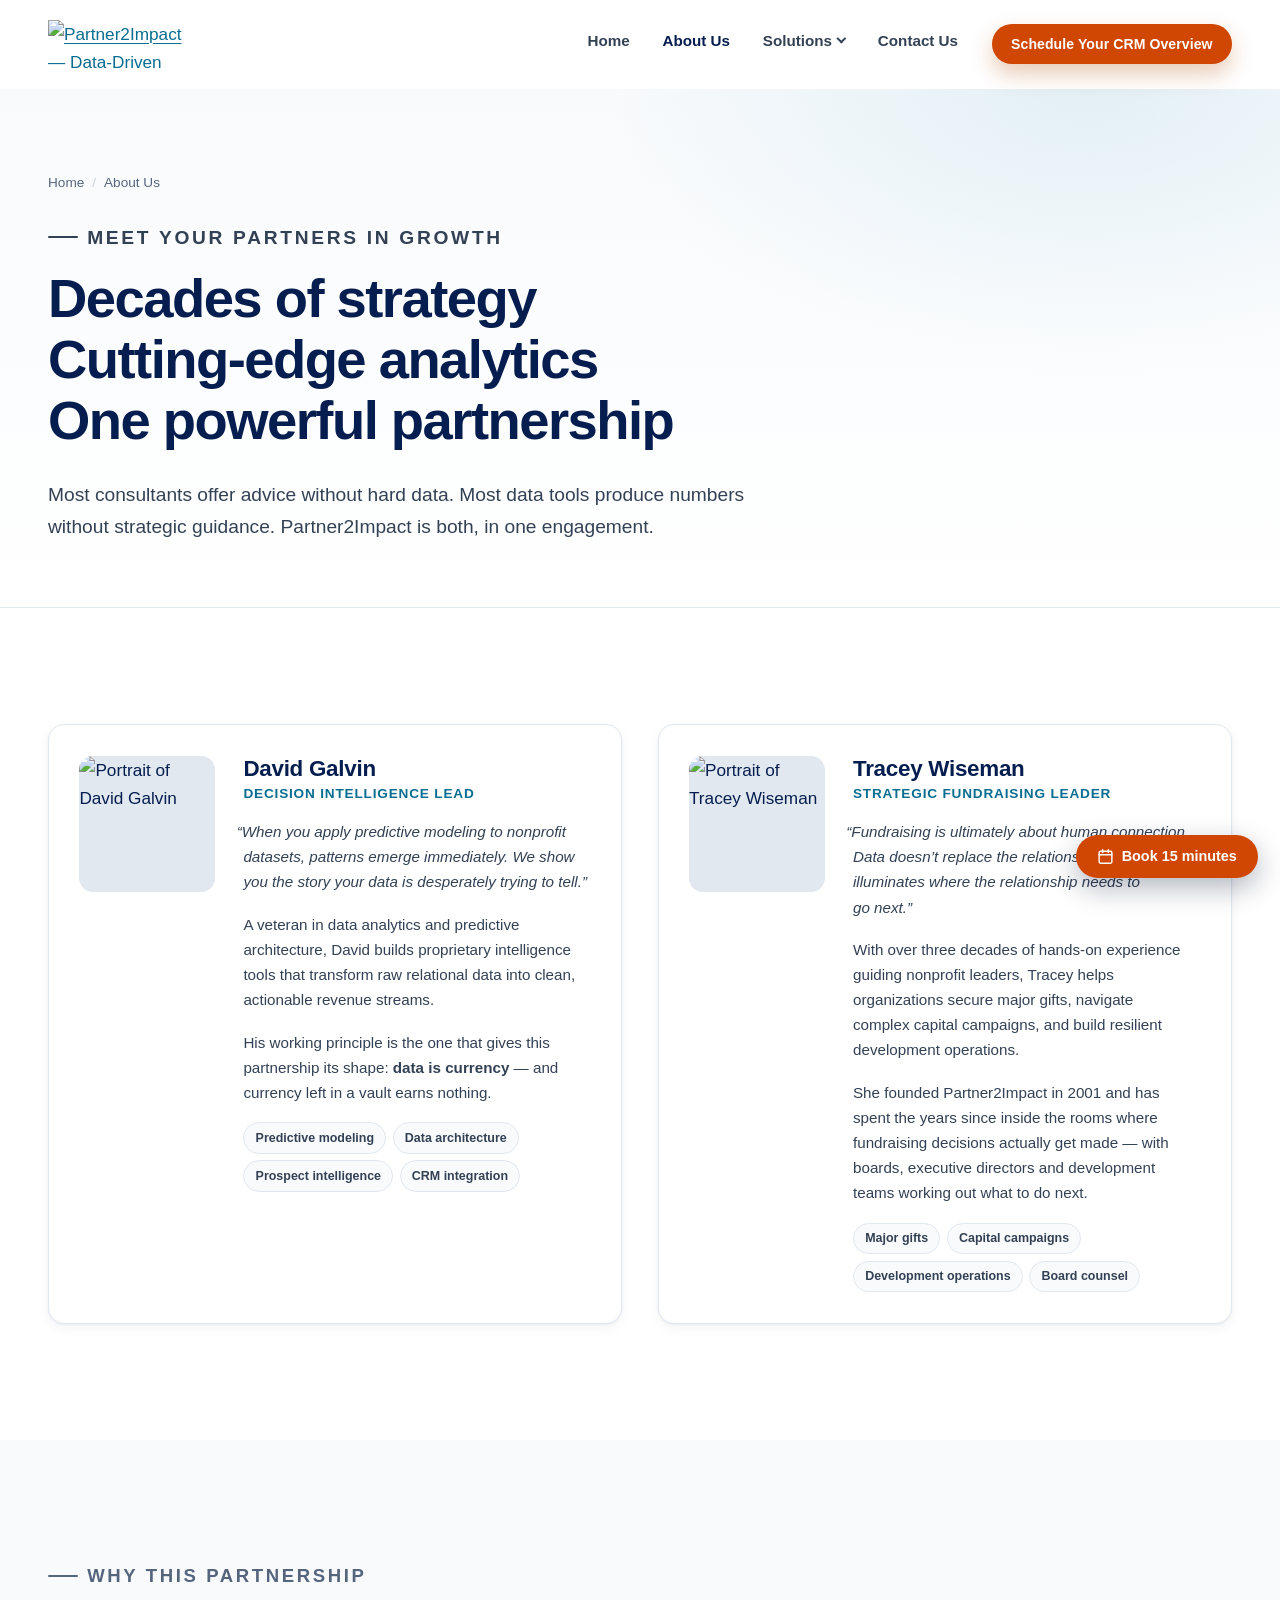
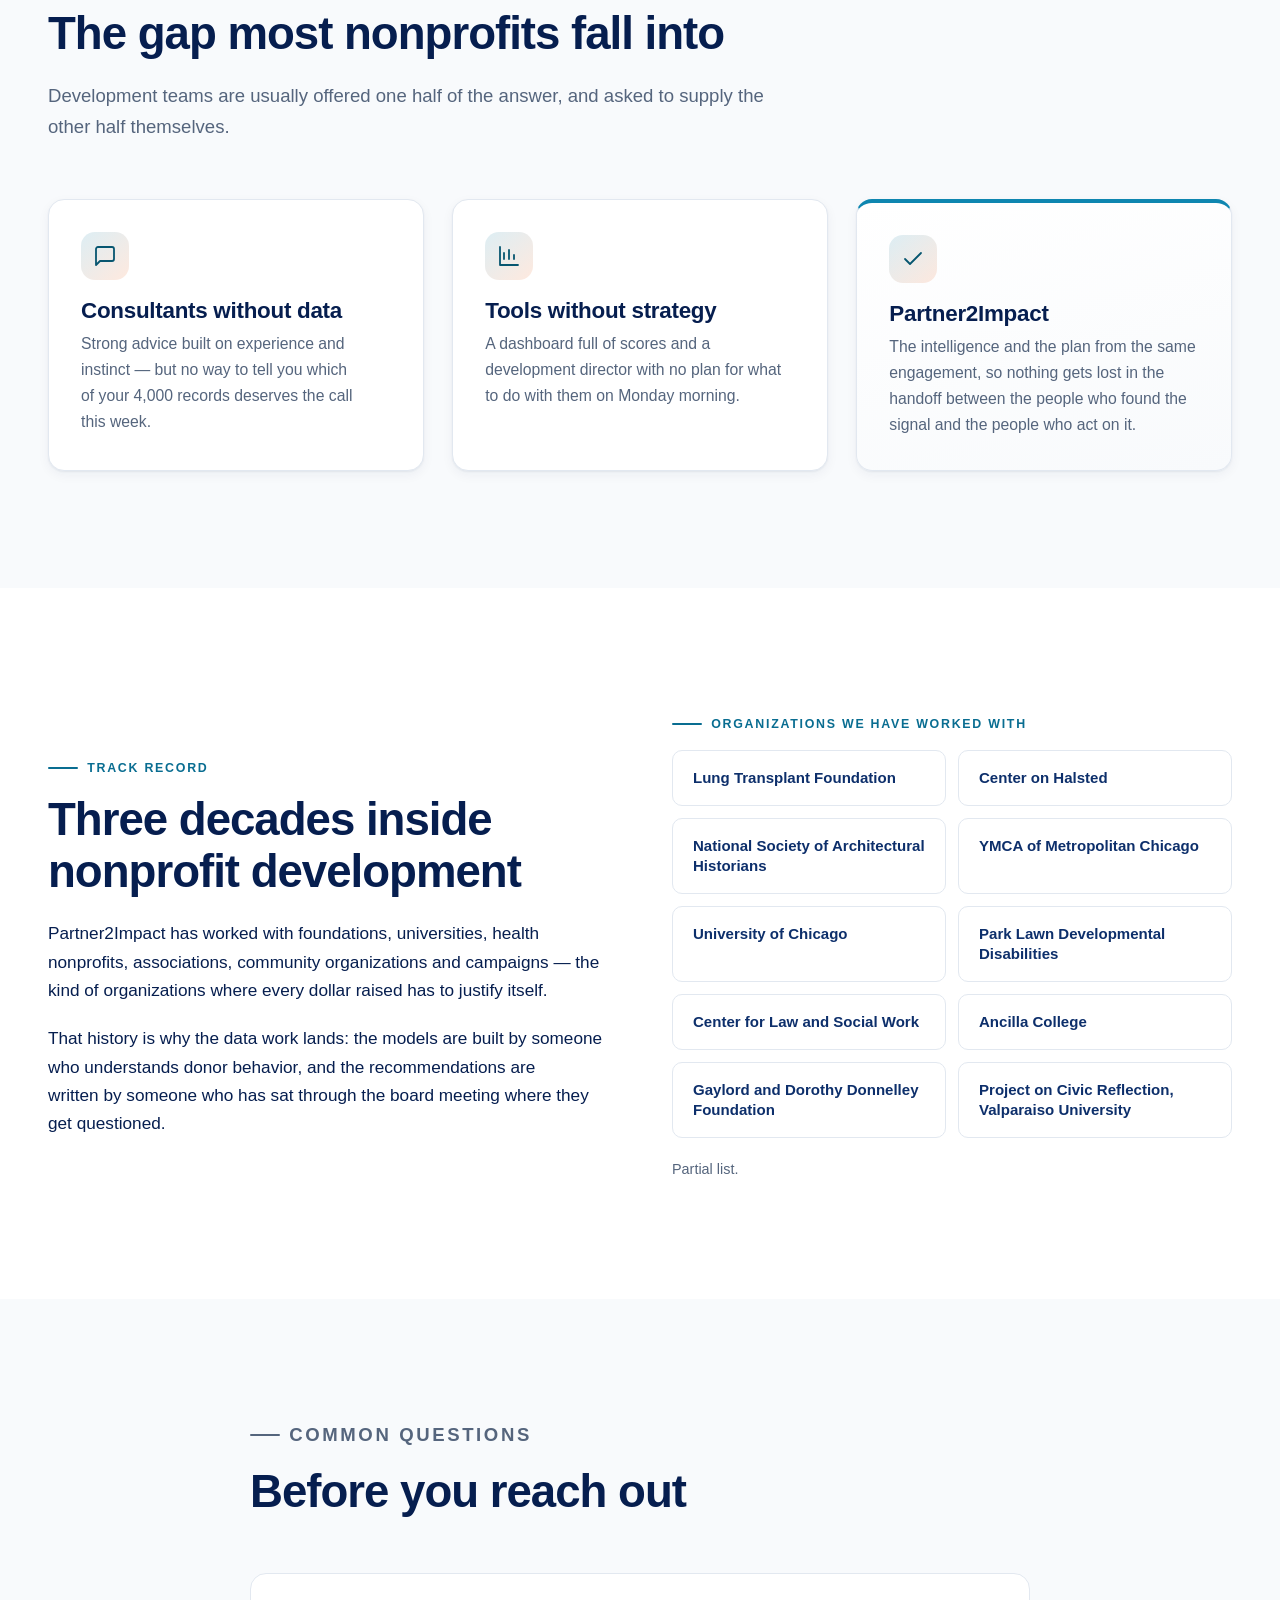
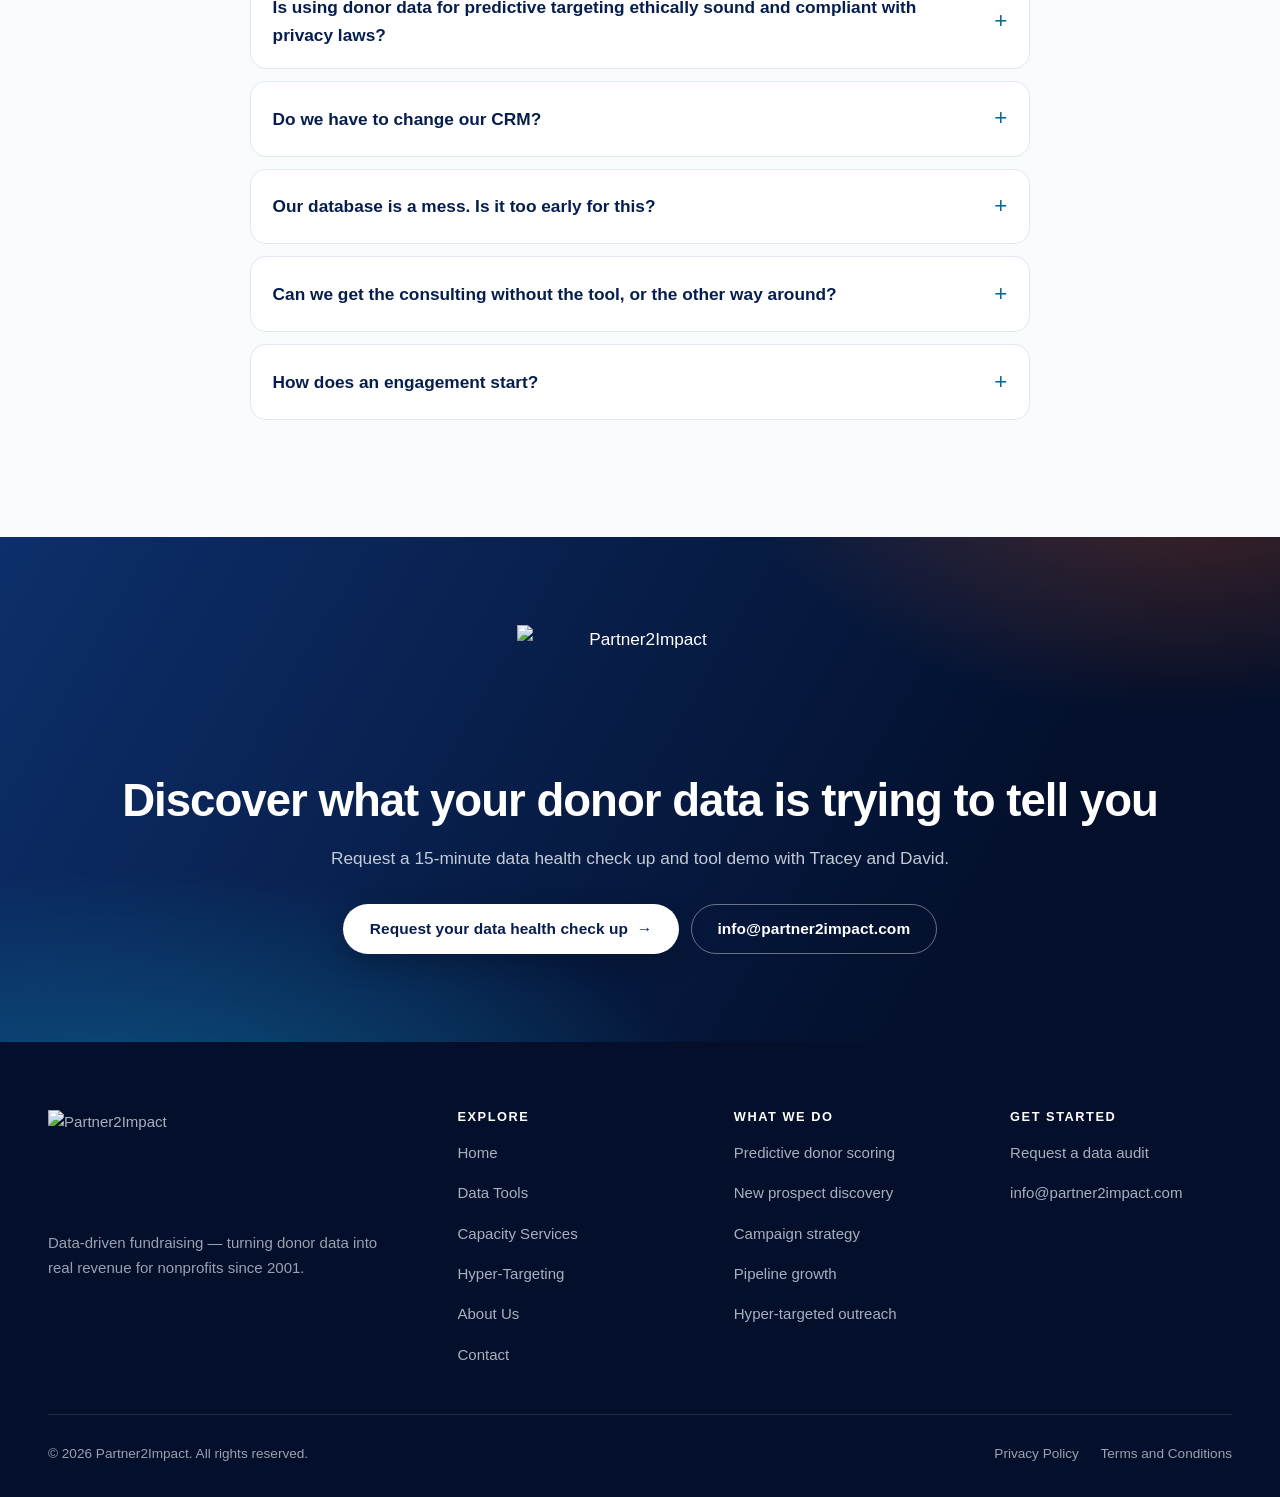
==== commit 588347aa: "Work through the rest of Tracey's 9/16 edits Five items, each from the 9/16 document or the call of " ====
--- a/about.html
+++ b/about.html
@@ -45,9 +45,9 @@
           Solutions <span class="nav-caret" aria-hidden="true"></span>
         </button>
         <ul class="nav-sub" id="nav-sub-solutions">
-          <li><a href="/tool">Schedule Your CRM Overview</a></li>
+          <li><a href="/tool">Data Tools</a></li>
           <li><a href="/hyper-targeting">Hyper-Targeting</a></li>
-          <li><a href="/consulting">Consulting</a></li>
+          <li><a href="/consulting">Capacity Services</a></li>
         </ul>
       </li>
       <li><a href="/contact">Contact Us</a></li>
@@ -311,8 +311,8 @@
         <h4>Explore</h4>
         <ul class="footer-links">
           <li><a href="/">Home</a></li>
-          <li><a href="/tool">Schedule Your CRM Overview</a></li>
-          <li><a href="/consulting">Consulting</a></li>
+          <li><a href="/tool">Data Tools</a></li>
+          <li><a href="/consulting">Capacity Services</a></li>
           <li><a href="/hyper-targeting">Hyper-Targeting</a></li>
           <li><a href="/about">About Us</a></li>
           <li><a href="/contact">Contact</a></li>
--- a/assets/css/styles.css
+++ b/assets/css/styles.css
@@ -144,6 +144,11 @@
 .section { padding-block: clamp(4rem, 2.5rem + 6vw, 7.5rem); }
 .section--tight { padding-block: clamp(3rem, 2rem + 4vw, 5rem); }
 .section--sand { background: var(--sand); }
+/* The gap between two stacked sections is two full section paddings — about
+   240px at desktop, which read as a hole. These trim the facing edges only, so
+   neither section loses its breathing room anywhere else. */
+.section--tight-bottom { padding-bottom: clamp(2.25rem, 1.5rem + 2.5vw, 3.75rem); }
+.section--tight-top { padding-top: clamp(2.25rem, 1.5rem + 2.5vw, 3.75rem); }
 .section--ink {
   background:
     radial-gradient(90rem 45rem at 78% -10%, rgba(14, 134, 176, 0.38), transparent 62%),
@@ -155,6 +160,11 @@
 
 .section-head { max-width: 46rem; margin-bottom: clamp(2.25rem, 1.5rem + 2.5vw, 3.5rem); }
 .section-head--center { margin-inline: auto; text-align: center; }
+/* "Knowing who to ask is only half the work" is meant to sit on one line. The
+   default 46rem head forces it to wrap, so this section gets a wider measure
+   and lets text-wrap: balance keep it whole until the screen genuinely can't
+   hold it — a nowrap would have overflowed the phone instead. */
+.section-head--wide { max-width: 58rem; }
 .section-head p { color: var(--slate-500); font-size: 1.08em; }
 .section--ink .section-head p { color: rgba(226, 232, 240, 0.8); }
 
@@ -261,6 +271,13 @@
   font-size: 0.95rem;
   text-decoration: none;
   color: var(--teal);
+}
+/* Tracey asked for this one to be larger and bold: at 0.95rem it read as a
+   footnote under the cards, and it is the way through to the whole page. */
+.text-link--lead {
+  font-size: clamp(1.05rem, 0.98rem + 0.4vw, 1.25rem);
+  font-weight: 700;
+  gap: 0.55rem;
 }
 .text-link::after { content: "→"; transition: transform 0.2s var(--ease); }
 .text-link:hover::after { transform: translateX(4px); }
@@ -873,6 +890,15 @@
   margin-bottom: 0.4rem;
 }
 .stat .l { font-size: 0.88rem; color: var(--slate-500); line-height: 1.45; }
+.section--ink .card h3 { color: var(--ink); }
+.section--ink .card p { color: var(--slate-500); }
+.section--ink .card { border-color: transparent; box-shadow: 0 18px 40px rgba(3, 15, 43, 0.35); }
+.section--ink .card:hover { border-color: transparent; box-shadow: 0 26px 56px rgba(3, 15, 43, 0.45); }
+.section--ink .reach-cta { border-top-color: rgba(255, 255, 255, 0.16); }
+.section--ink .reach-cta p { color: #fff; }
+.section--ink .text-link { color: var(--teal-400); }
+.section--ink .text-link:hover { color: #ffffff; }
+
 .section--ink .stats { background: rgba(255, 255, 255, 0.14); border-color: rgba(255, 255, 255, 0.14); }
 .section--ink .stat { background: rgba(255, 255, 255, 0.04); }
 .section--ink .stat .n { color: #fff; }
@@ -1154,213 +1180,305 @@
 /* --------------------------------------------------------------------------
    Your CRM: Hidden Value
 
-   Four circles on the diagonals around a dashed centre, following Tracey's
-   mock. The circles sit close to the centre — she asked for them tighter —
-   so the radius is derived from the two diameters rather than picked by eye:
-   half of each, plus a small gap. Change either size and the spacing follows.
-
-   The spokes are one static X drawn through the middle. Because the layout is
-   four-fold symmetric it looks identical at every quarter turn, so it never
-   needs to rotate; the centre circle and the four cards are opaque and sit
-   above it, which is what trims the X down to four connector segments without
-   any clipping.
-
-   The ring still turns a quarter at a time and each card counter-rotates to
-   stay upright, so the text never tilts. The card in the top-left position —
-   where reading starts — is the active one.
-   -------------------------------------------------------------------------- */
-
-.orbit-standfirst {
-  font-family: var(--font-display);
-  font-size: clamp(1rem, 0.92rem + 0.4vw, 1.2rem);
-  font-style: italic;
-  font-weight: 600;
-  color: var(--slate-500);
-  margin-top: -0.35rem;
-}
-
-.orbit {
-  --orbit-card: clamp(9.5rem, 6rem + 11vw, 15rem);
-  --orbit-core: clamp(7rem, 5rem + 7vw, 10.5rem);
-  /* Enough of a gap that the spokes read as connectors. At 1rem the circles
-     were tight enough to swallow them, which loses the line the mock draws
-     from the centre to each one. */
-  --orbit-gap: clamp(1.1rem, 0.5rem + 1.6vw, 2.6rem);
-  /* Tight by construction: the two radii plus a small gap. */
-  --orbit-r: calc((var(--orbit-card) + var(--orbit-core)) / 2 + var(--orbit-gap));
-  --rot: 0deg;
-
+   Tracey's note on the previous version was that pale circles on a near-white
+   band never popped. The fix is a dark panel inset in the light section rather
+   than a dark section: the hero directly above is already navy, so inverting
+   this whole band would have merged the two into one long dark run with no
+   break between them. Inset, the graphic is the only dark thing on a light
+   page, which is the contrast she was after.
+
+   Four plates around a lit core, and a pulse that leaves the core and lands in
+   each plate in turn — the CRM reads as a source the findings come out of, not
+   a label with four things parked near it.
+
+   Geometry lives in one place: the SVG's 100 x 72 user space. The plates are
+   positioned in the same percentages of the same box, so every wire meets its
+   plate at every width without anything nudged by hand. Type inside the plates
+   is sized in cqw against the stage, so it scales with the drawing rather than
+   going ragged as the panel narrows.
+   -------------------------------------------------------------------------- */
+
+/* A second header under the h2 rather than a tagline, so it carries weight of
+   its own. Sized between h2 and h3: clearly subordinate, clearly a heading. */
+.crm-standfirst {
+  font-size: clamp(1.35rem, 1.1rem + 1.15vw, 2rem);
+  font-weight: 700;
+  letter-spacing: -0.018em;
+  color: var(--ink);
+  margin: 0;
+}
+
+/* Centred under a centred heading. The left teal rule this used to carry read
+   as "aligned left" and fought the heading above it, so the emphasis moves to
+   the measure instead: held near 60 characters, because centred text is harder
+   to track back across than left-aligned text and long lines make that worse. */
+.crm-lead {
+  max-width: 52rem;
+  margin: clamp(1.25rem, 1rem + 1vw, 1.9rem) auto 0;
+  font-size: clamp(1.05rem, 0.98rem + 0.5vw, 1.28rem);
+  line-height: 1.55;
+  color: var(--slate-700);
+  text-align: center;
+  text-wrap: pretty;
+}
+.crm-lead strong { color: var(--ink); font-weight: 700; }
+
+.section-head--tight { margin-bottom: 0; }
+
+.pulse {
+  max-width: 64rem;
+  margin: clamp(1.75rem, 1.25rem + 1.5vw, 2.5rem) auto 0;
+  padding: clamp(1.25rem, 0.8rem + 2vw, 2.5rem);
+  border-radius: var(--radius-lg);
+  background:
+    radial-gradient(38rem 26rem at 50% 50%, rgba(14, 134, 176, 0.20), transparent 70%),
+    linear-gradient(168deg, #0a2350 0%, var(--navy) 45%, var(--navy-900) 100%);
+}
+
+.pulse-stage {
   position: relative;
-  width: calc(var(--orbit-r) * 1.4143 + var(--orbit-card));
-  aspect-ratio: 1;
-  margin: clamp(2rem, 1.5rem + 2vw, 3.25rem) auto 0;
-}
-
-.orbit-spokes { position: absolute; inset: 0; pointer-events: none; }
-.orbit-spokes::before,
-.orbit-spokes::after {
-  content: "";
+  width: 100%;
+  max-width: 58rem;
+  aspect-ratio: 100 / 50;
+  margin-inline: auto;
+  container-type: inline-size;
+}
+
+.pulse-svg { position: absolute; inset: 0; width: 100%; height: 100%; }
+.pulse-svg .wire { stroke: rgba(143, 176, 255, 0.28); stroke-width: 0.25; }
+
+/* Three rings leaving the core on a stagger. transform-box: fill-box puts the
+   origin at the circle's own centre; without it the scale would swing around
+   the SVG's top-left corner instead. */
+.pulse-svg .ping {
+  fill: none;
+  stroke: #ffffff;
+  stroke-width: 0.4;
+  transform-box: fill-box;
+  transform-origin: center;
+  opacity: 0;
+  animation: pulse-ring 3.6s ease-out infinite;
+}
+.pulse-svg .ping:nth-of-type(2) { animation-delay: 1.2s; }
+.pulse-svg .ping:nth-of-type(3) { animation-delay: 2.4s; }
+@keyframes pulse-ring {
+  0%   { transform: scale(1);   opacity: 0.32; }
+  100% { transform: scale(2.4); opacity: 0; }
+}
+
+/* Each bead starts on the core's edge and runs most of the way out to its
+   plate, fading as the plate takes over. --tx / --ty are the distance left to
+   cover along that diagonal, in the SVG's own units. */
+.pulse-svg .bead { animation: pulse-travel 2.8s cubic-bezier(0.4, 0, 0.6, 1) infinite; }
+.pulse-svg .bead--capacity  { fill: #8fb0ff; --tx: -9.52px; --ty: -4.79px; }
+.pulse-svg .bead--upgrade   { fill: #57c9e8; --tx:  9.52px; --ty: -4.79px; animation-delay: 0.7s; }
+.pulse-svg .bead--prospects { fill: #9fe3f5; --tx:  9.52px; --ty:  4.79px; animation-delay: 1.4s; }
+.pulse-svg .bead--risk      { fill: #fb8c44; --tx: -9.52px; --ty:  4.79px; animation-delay: 2.1s; }
+@keyframes pulse-travel {
+  0%   { transform: translate(0, 0); opacity: 0; }
+  12%  { opacity: 1; }
+  70%  { opacity: 1; }
+  78%  { transform: translate(var(--tx), var(--ty)); opacity: 0; }
+  100% { transform: translate(var(--tx), var(--ty)); opacity: 0; }
+}
+
+/* --c is the plate's hue: the top edge, the icon and the bead that arrives.
+   The hue travels with the concept, so each finding keeps its own signal. */
+.pulse-card {
+  position: absolute;
+  width: 30%;
+  padding: 3cqw 2cqw 1.8cqw;
+  transform: translate(-50%, -50%);
+  text-align: center;
+  background: #0b2149;
+  border: 1px solid rgba(143, 176, 255, 0.16);
+  border-top: 3px solid var(--c);
+  border-radius: var(--radius);
+  z-index: 2;
+}
+.pulse-card--capacity  { left: 16%; top: 15.8%; --c: #8fb0ff; }
+.pulse-card--upgrade   { left: 84%; top: 15.8%; --c: #57c9e8; }
+.pulse-card--prospects { left: 84%; top: 84.2%; --c: #9fe3f5; }
+.pulse-card--risk      { left: 16%; top: 84.2%; --c: #fb8c44; }
+
+.pulse-mark {
+  width: 2.4cqw;
+  height: 2.4cqw;
+  margin: 0 auto 0.8cqw;
+  color: var(--c);
+}
+.pulse-card h3 {
+  font-size: 1.85cqw;
+  line-height: 1.22;
+  margin-bottom: 0.5cqw;
+  color: #ffffff;
+}
+.pulse-card p {
+  font-size: 1.42cqw;
+  line-height: 1.4;
+  margin-bottom: 0;
+  color: rgba(214, 228, 246, 0.82);
+  text-wrap: pretty;
+}
+
+.pulse-core {
   position: absolute;
   left: 50%;
   top: 50%;
-  width: calc(var(--orbit-r) * 2);
-  height: 1px;
-  margin: 0 0 0 calc(var(--orbit-r) * -1);
-  background: var(--slate-300);
-}
-.orbit-spokes::before { transform: rotate(45deg); }
-.orbit-spokes::after { transform: rotate(-45deg); }
-
-.orbit-ring {
-  position: absolute;
-  left: 50%;
-  top: 50%;
-  width: calc(var(--orbit-r) * 1.4143);
-  height: calc(var(--orbit-r) * 1.4143);
-  margin: calc(var(--orbit-r) * -0.7072) 0 0 calc(var(--orbit-r) * -0.7072);
-  transform: rotate(var(--rot));
-  transition: transform 1.1s cubic-bezier(0.65, 0, 0.35, 1);
-}
-
-/* Zero-size anchors at the four corners of the ring's square — which are the
-   diagonals of the circle it inscribes. */
-.orbit-slot { position: absolute; width: 0; height: 0; }
-.orbit-slot--a { left: 0;    top: 0; }
-.orbit-slot--b { left: 100%; top: 0; }
-.orbit-slot--c { left: 100%; top: 100%; }
-.orbit-slot--d { left: 0;    top: 100%; }
-
-.orbit-card {
-  position: absolute;
-  left: 0;
-  top: 0;
-  width: var(--orbit-card);
-  height: var(--orbit-card);
+  z-index: 3;
+  width: 15%;
+  aspect-ratio: 1;
+  margin: 0;
+  transform: translate(-50%, -50%);
+  border-radius: 50%;
+  background: #ffffff;
   display: grid;
   place-content: center;
-  gap: 0.3rem;
-  padding: 12%;
-  border-radius: 50%;
-  background: var(--sand);
-  border: 1px solid var(--line);
   text-align: center;
-  /* Un-turn the card, then centre it on the corner point. */
-  transform: translate(-50%, -50%) rotate(calc(-1 * var(--rot)));
-  transition: transform 1.1s cubic-bezier(0.65, 0, 0.35, 1),
-              border-color 0.5s var(--ease);
-}
-
-.orbit-mark {
-  width: clamp(15px, 12px + 0.5vw, 19px);
-  height: clamp(15px, 12px + 0.5vw, 19px);
-  margin: 0 auto 0.15rem;
-  color: var(--teal);
-  transition: color 0.5s var(--ease);
-}
-.orbit-card--risk .orbit-mark { color: var(--amber); }
-
-.orbit-card h3 {
-  font-size: clamp(0.82rem, 0.74rem + 0.3vw, 1rem);
-  line-height: 1.25;
-  margin-bottom: 0.15rem;
-  color: var(--ink);
-  transition: color 0.5s var(--ease);
-}
-.orbit-card p {
-  font-size: clamp(0.68rem, 0.62rem + 0.25vw, 0.82rem);
-  line-height: 1.4;
-  color: var(--slate-700);
-  margin-bottom: 0;
-  text-wrap: pretty;
-}
-
-/* Top-left is where reading starts, so that is the one held up. */
-.orbit-slot.is-active .orbit-card {
-  border-color: rgba(9, 109, 145, 0.45);
-  box-shadow: 0 8px 24px rgba(6, 30, 79, 0.09);
-}
-.orbit-slot.is-active .orbit-card h3 { color: var(--teal-600); }
-.orbit-slot.is-active .orbit-card--risk { border-color: rgba(207, 71, 3, 0.45); }
-.orbit-slot.is-active .orbit-card--risk h3 { color: var(--amber-600); }
-
-.orbit-core {
-  position: absolute;
-  left: 50%;
-  top: 50%;
-  z-index: 1;
-  display: grid;
-  place-content: center;
-  width: var(--orbit-core);
-  height: var(--orbit-core);
-  margin: calc(var(--orbit-core) / -2) 0 0 calc(var(--orbit-core) / -2);
-  padding: 1rem;
-  border-radius: 50%;
-  text-align: center;
-  background: var(--sand);
-  border: 2px dashed var(--slate-300);
-}
-.orbit-core__text {
-  margin: 0;
   font-family: var(--font-display);
-  font-size: clamp(0.95rem, 0.8rem + 0.6vw, 1.35rem);
   font-weight: 700;
+  font-size: 1.95cqw;
   letter-spacing: -0.015em;
-  color: var(--ink);
-}
-
-/* Below the width where four circles still fit around a centre, it becomes a
-   list: the anchor first, then the four, in reading order. */
-@media (max-width: 60rem) {
-  .orbit {
+  color: var(--navy);
+  box-shadow: 0 0 0 0.6rem rgba(143, 176, 255, 0.10),
+              0 0 3.5rem rgba(87, 201, 232, 0.35);
+}
+
+/* Below the width where four plates still fit around a centre, the graphic
+   becomes a waterfall rather than a plain list.
+
+   Tracey's note was that on a phone the CRM vanished and it "just lists the
+   thing" — the source, the order and the motion were all lost at exactly the
+   width most visitors arrive at. So the core stays: a lit circle at the top,
+   carrying its own rings, with the signal falling from it through each finding
+   in turn. Same idea as the desktop drawing, told down a column instead of
+   around a centre.
+
+   The channel above each plate is exactly as tall as the grid gap, which is
+   why both read from --fall. Change it once and the drawing stays joined up. */
+@media (max-width: 64rem) {
+  .pulse-stage {
+    --fall: 1.9rem;
     width: auto;
+    max-width: 30rem;
     aspect-ratio: auto;
     display: grid;
-    justify-items: center;
-    gap: clamp(1.25rem, 1rem + 1.5vw, 2rem);
+    gap: var(--fall);
   }
-  .orbit-spokes { display: none; }
-  .orbit-ring {
-    position: static;
+  /* The wires are drawn in the SVG's own square space, which has no meaning
+     down a column; the plates carry their own connectors here instead. */
+  .pulse-svg { display: none; }
+
+  .pulse-core {
+    position: relative;
+    left: auto;
+    top: auto;
+    order: -1;
+    width: 8.25rem;
+    aspect-ratio: 1;
+    margin: 0;
+    padding: 0;
+    transform: none;
+    justify-self: center;
+    border-radius: 50%;
+    font-size: 1.05rem;
+    box-shadow: 0 0 2.5rem rgba(87, 201, 232, 0.35);
+  }
+  /* The desktop rings live in the hidden SVG, so the core grows its own pair. */
+  .pulse-core::before,
+  .pulse-core::after {
+    content: "";
+    position: absolute;
+    inset: 0;
+    border-radius: 50%;
+    border: 2px solid rgba(255, 255, 255, 0.45);
+    animation: pulse-halo 3.6s ease-out infinite;
+  }
+  .pulse-core::after { animation-delay: 1.8s; }
+
+  .pulse-card {
+    position: relative;
+    left: auto;
+    top: auto;
     width: auto;
-    height: auto;
-    margin: 0;
+    padding: 1.15rem 1.35rem;
     transform: none;
-    display: grid;
-    gap: clamp(1.25rem, 1rem + 1.5vw, 2rem);
-    order: 2;
+    text-align: left;
   }
-  .orbit-slot { position: static; width: auto; height: auto; }
-  .orbit-card {
-    position: static;
-    width: auto;
-    height: auto;
-    max-width: 26rem;
-    padding: 1.35rem 1.5rem;
-    border-radius: var(--radius);
-    transform: none;
-    margin-inline: auto;
+  .pulse-mark { width: 20px; height: 20px; margin: 0 0 0.5rem; }
+  .pulse-card h3 { font-size: 1.05rem; margin-bottom: 0.3rem; }
+  .pulse-card p { font-size: 0.92rem; }
+
+  /* The channel the bead falls down. Two background layers: the bead, which
+     moves, and the hairline it follows, which does not. The box is wider than
+     the hairline because a 2px box would clip the bead to a sliver. */
+  .pulse-card::before {
+    content: "";
+    position: absolute;
+    left: 50%;
+    bottom: 100%;
+    width: 14px;
+    height: var(--fall);
+    transform: translateX(-50%);
+    background-image:
+      radial-gradient(circle at 50% 50%, var(--c) 0 34%, transparent 56%),
+      linear-gradient(rgba(143, 176, 255, 0.3), rgba(143, 176, 255, 0.3));
+    background-repeat: no-repeat;
+    background-size: 14px 14px, 2px 100%;
+    background-position: 50% -14px, 50% 0;
+    animation: pulse-fall 2.8s cubic-bezier(0.4, 0, 0.6, 1) infinite;
   }
-  .orbit-card h3 { font-size: 1.05rem; }
-  .orbit-card p { font-size: 0.9rem; }
-  .orbit-slot.is-active .orbit-card {
-    border-color: var(--line);
-    box-shadow: none;
+  /* Where the bead lands: a node on the plate's own edge that flares as it
+     arrives, so each finding is delivered rather than merely listed. */
+  .pulse-card::after {
+    content: "";
+    position: absolute;
+    left: 50%;
+    top: -6px;
+    width: 11px;
+    height: 11px;
+    margin-left: -5.5px;
+    border-radius: 50%;
+    background: var(--c);
+    animation: pulse-land 2.8s linear infinite;
   }
-  .orbit-slot.is-active .orbit-card h3 { color: var(--ink); }
-  .orbit-slot.is-active .orbit-card--risk h3 { color: var(--ink); }
-  .orbit-core {
-    position: static;
-    width: auto;
-    height: auto;
-    margin: 0;
-    padding: 1rem 1.75rem;
-    border-radius: 999px;
-    order: 1;
-  }
-}
-
+
+  /* Same stagger as the desktop beads, so the signal reads as one thing
+     working its way down rather than four blinking independently. */
+  .pulse-card--upgrade::before,
+  .pulse-card--upgrade::after { animation-delay: 0.7s; }
+  .pulse-card--prospects::before,
+  .pulse-card--prospects::after { animation-delay: 1.4s; }
+  .pulse-card--risk::before,
+  .pulse-card--risk::after { animation-delay: 2.1s; }
+}
+
+@keyframes pulse-halo {
+  0%   { transform: scale(1);    opacity: 0.45; }
+  100% { transform: scale(1.85); opacity: 0; }
+}
+@keyframes pulse-fall {
+  0%   { background-position: 50% -14px, 50% 0; }
+  32%  { background-position: 50% calc(100% + 14px), 50% 0; }
+  100% { background-position: 50% calc(100% + 14px), 50% 0; }
+}
+@keyframes pulse-land {
+  0%, 26%, 46%, 100% { box-shadow: 0 0 0 0 rgba(255, 255, 255, 0); }
+  34%                { box-shadow: 0 0 0 7px rgba(255, 255, 255, 0.16); }
+}
+
+/* The motion is decorative at both sizes: with it off, the beads rest on the
+   core's edge, one ring stays faintly drawn, and on a phone the channel keeps
+   its hairline and its node. Nothing here is load-bearing. */
 @media (prefers-reduced-motion: reduce) {
-  .orbit-ring, .orbit-card { transition: none; }
+  .pulse-svg .bead { animation: none; opacity: 1; }
+  .pulse-svg .ping { animation: none; opacity: 0.22; }
+  .pulse-svg .ping:nth-of-type(2),
+  .pulse-svg .ping:nth-of-type(3) { display: none; }
+  .pulse-core::before { animation: none; opacity: 0.35; }
+  .pulse-core::after { display: none; }
+  .pulse-card::before { animation: none; background-position: 50% 45%, 50% 0; }
+  .pulse-card::after { animation: none; }
 }
 
 /* --------------------------------------------------------------------------
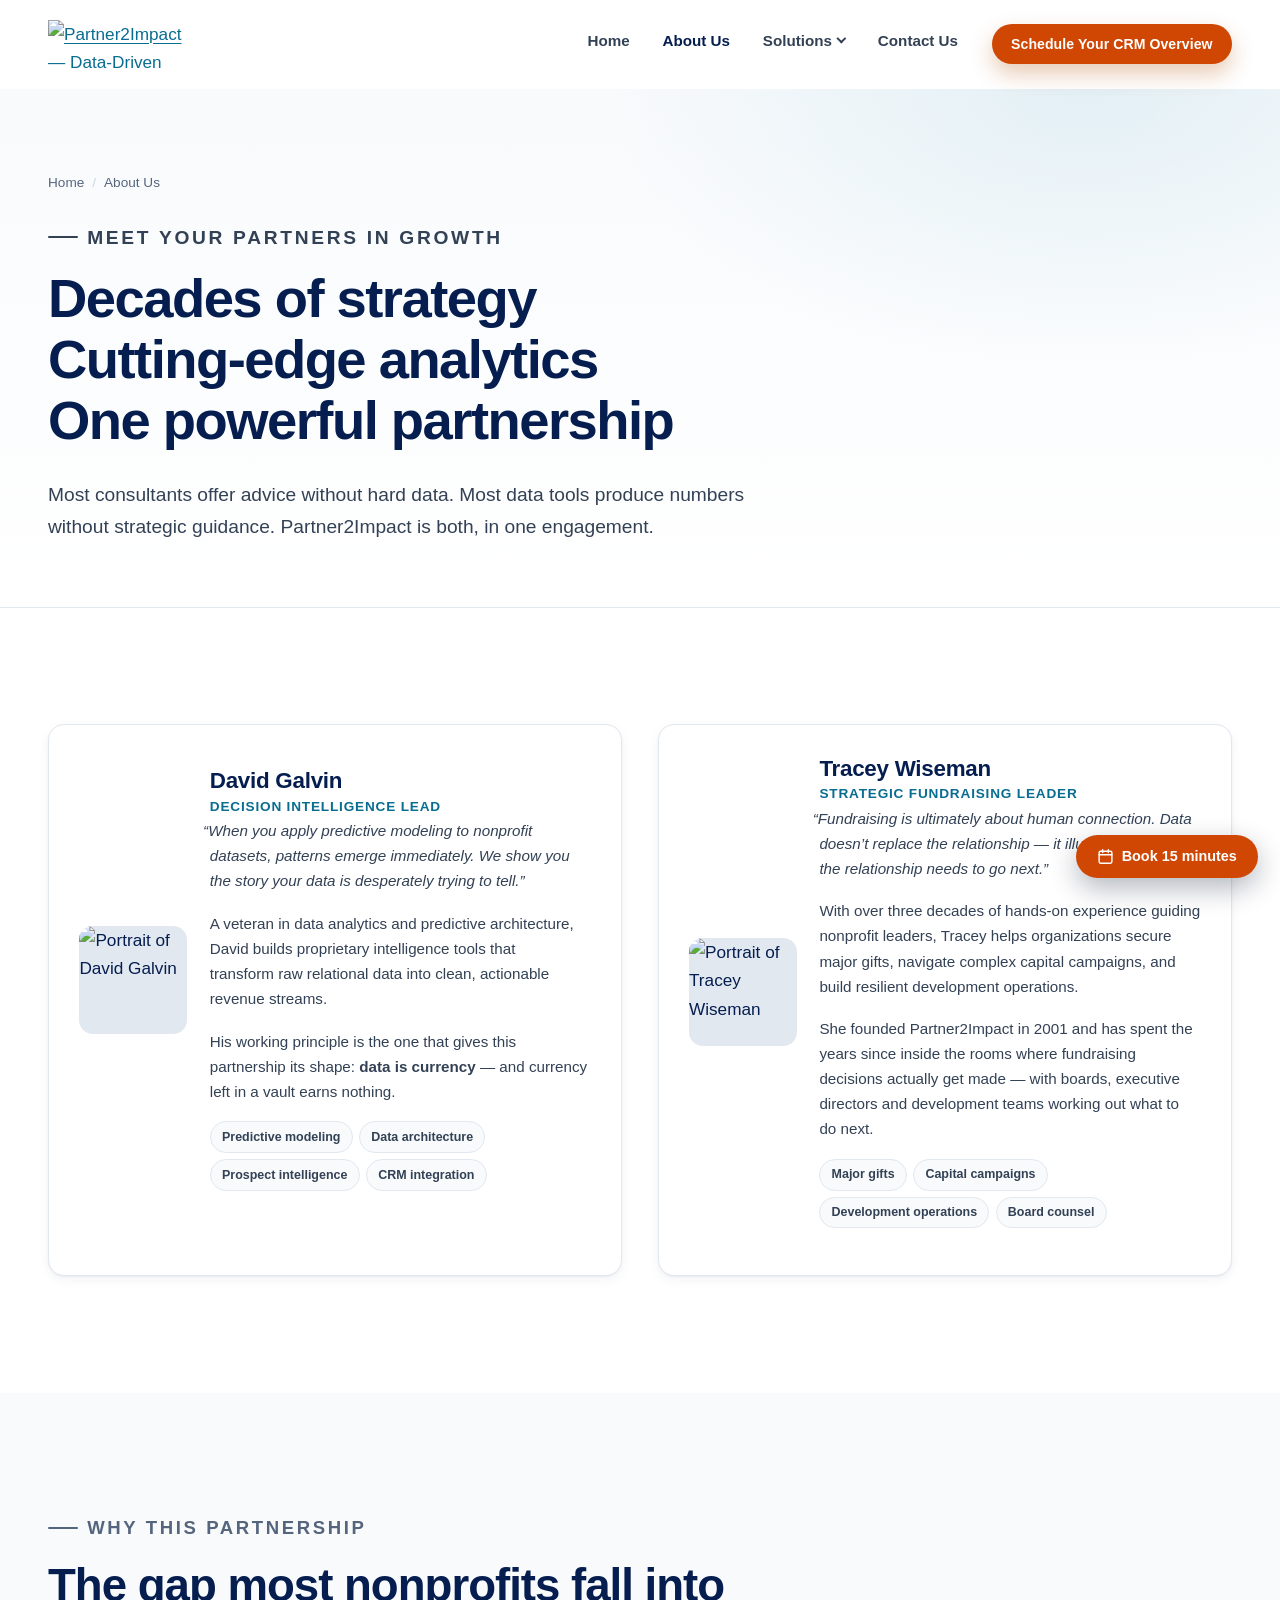
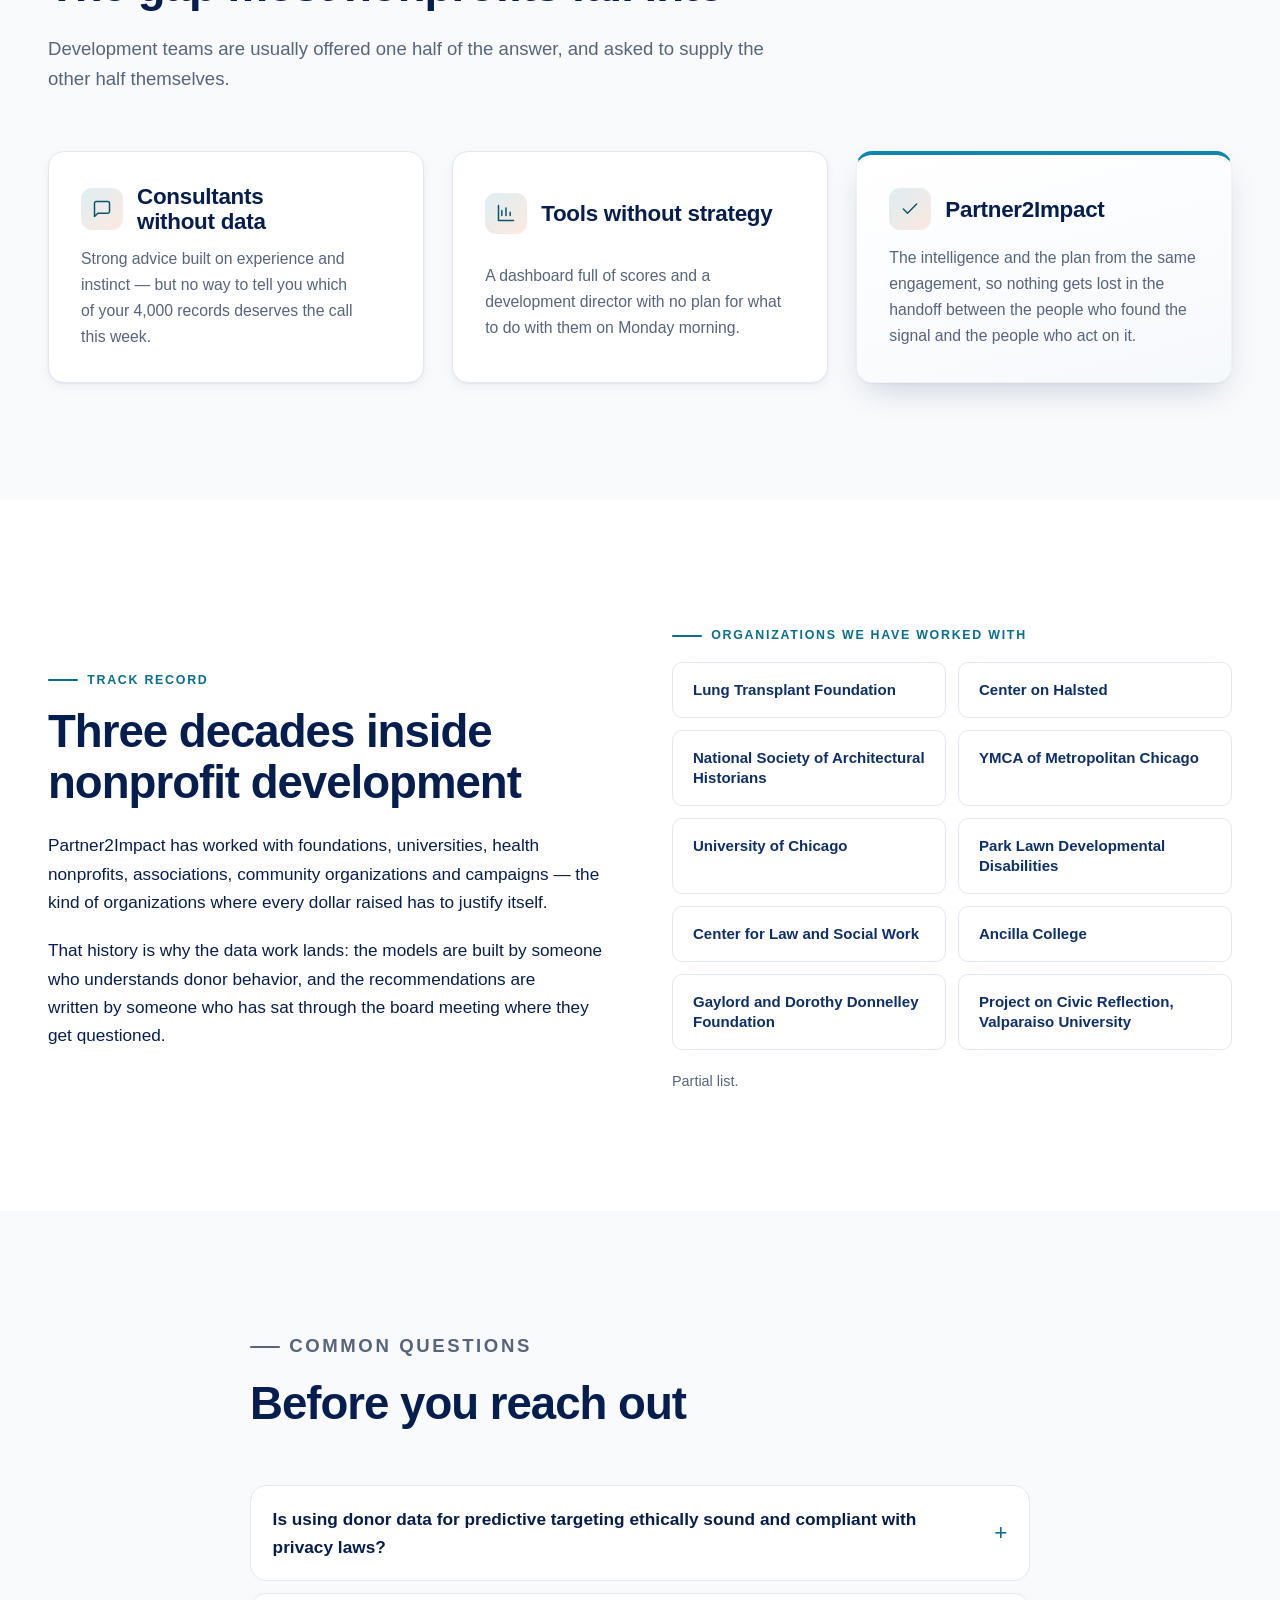
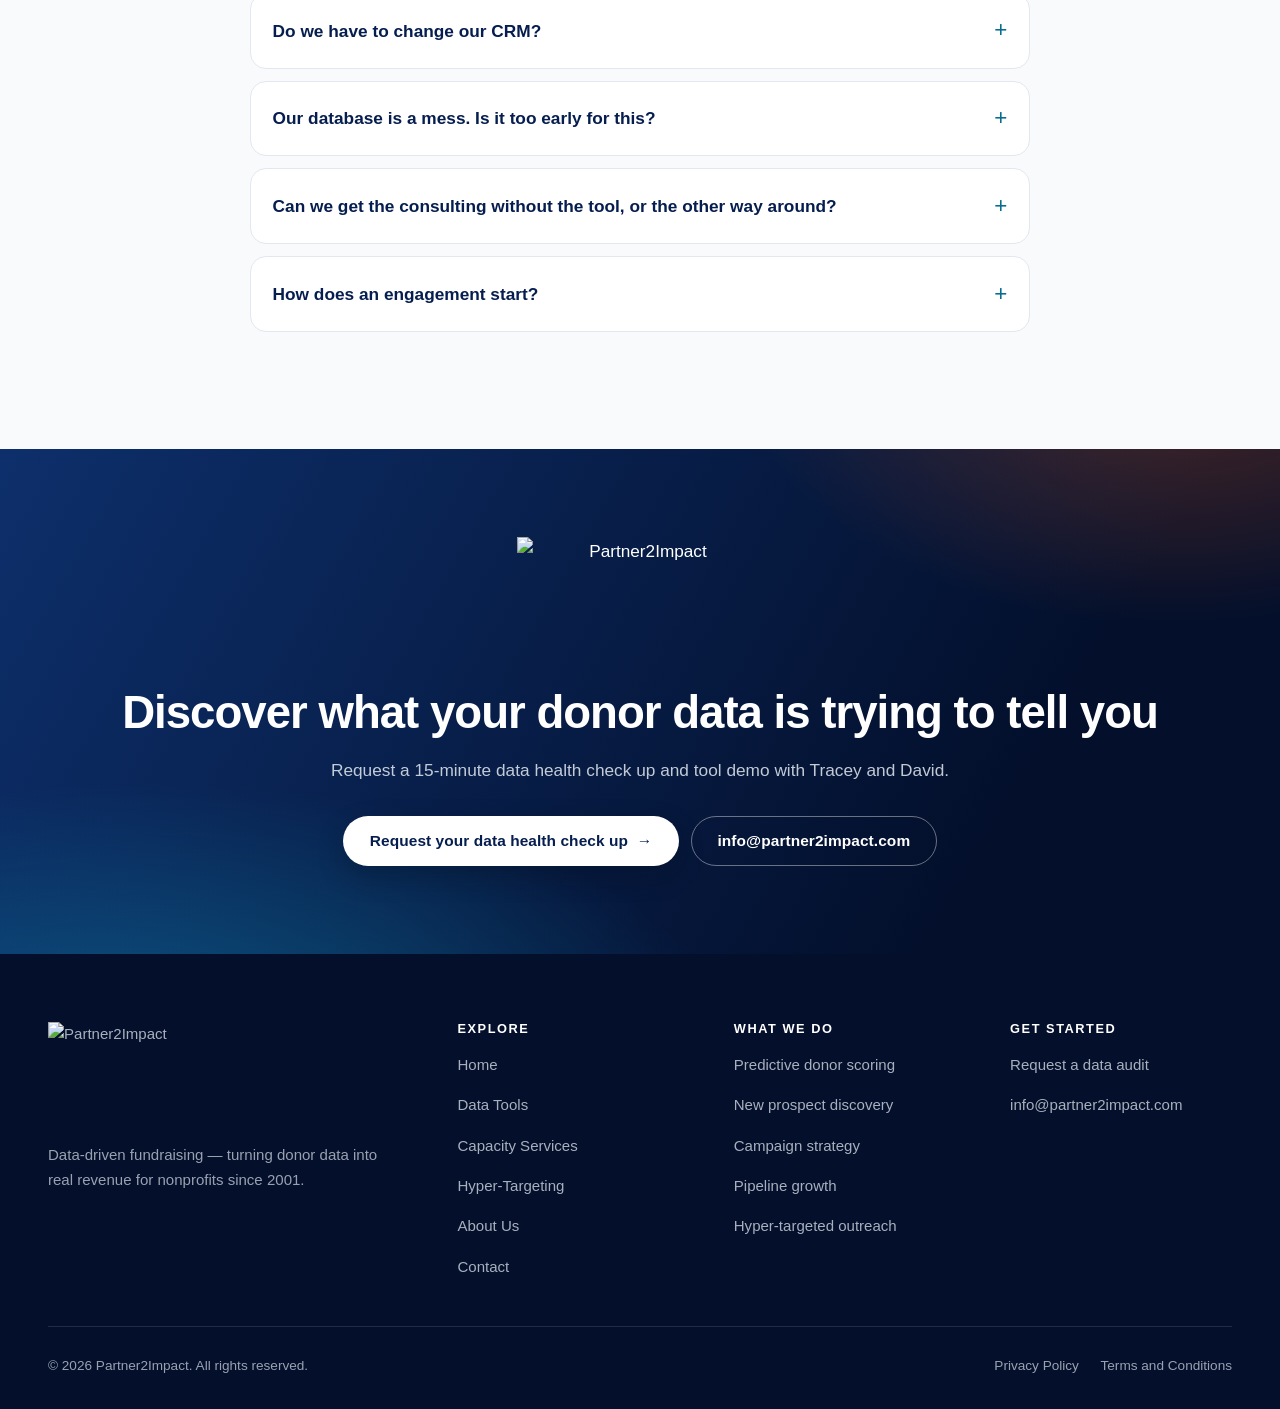
==== commit 14ee946d: "Fill the white space, deepen the flat cards, move icons beside headings Eduardo's 9/16 review, four " ====
--- a/about.html
+++ b/about.html
@@ -154,7 +154,7 @@
       </div>
 
       <div class="grid grid--3">
-        <article class="card" data-reveal>
+        <article class="card card--icon-side" data-reveal>
           <div class="card-icon">
             <svg width="24" height="24" viewBox="0 0 24 24" fill="none" stroke="currentColor" stroke-width="1.8" stroke-linecap="round" stroke-linejoin="round" aria-hidden="true"><path d="M21 15a2 2 0 0 1-2 2H7l-4 4V5a2 2 0 0 1 2-2h14a2 2 0 0 1 2 2z"/></svg>
           </div>
@@ -165,7 +165,7 @@
           </p>
         </article>
 
-        <article class="card" data-reveal data-reveal-delay="90">
+        <article class="card card--icon-side" data-reveal data-reveal-delay="90">
           <div class="card-icon">
             <svg width="24" height="24" viewBox="0 0 24 24" fill="none" stroke="currentColor" stroke-width="1.8" stroke-linecap="round" stroke-linejoin="round" aria-hidden="true"><path d="M3 3v18h18"/><path d="M7 15V9M12 15V6M17 15v-4"/></svg>
           </div>
@@ -176,7 +176,7 @@
           </p>
         </article>
 
-        <article class="card card--feature" data-reveal data-reveal-delay="180"
+        <article class="card card--feature card--icon-side" data-reveal data-reveal-delay="180"
                  style="border-top:4px solid var(--teal-bright)">
           <div class="card-icon">
             <svg width="24" height="24" viewBox="0 0 24 24" fill="none" stroke="currentColor" stroke-width="1.8" stroke-linecap="round" stroke-linejoin="round" aria-hidden="true"><path d="M20 6 9 17l-5-5"/></svg>
--- a/assets/css/styles.css
+++ b/assets/css/styles.css
@@ -278,6 +278,52 @@
   font-size: clamp(1.05rem, 0.98rem + 0.4vw, 1.25rem);
   font-weight: 700;
   gap: 0.55rem;
+}
+/* The link shines on its own, not only under the cursor: the words breathe a
+   soft glow in and out, a streak of light runs along the rail beneath them,
+   and the arrow nudges forward as it passes. The glyphs keep a solid colour
+   throughout — a gradient clipped to the text would have looked much the same
+   but is invisible to the contrast audit, which reads text against backdrop;
+   a glow and a rail leave the text measurable. */
+.section--ink .text-link--lead {
+  position: relative;
+  padding-bottom: 0.4rem;
+  color: var(--teal-400);
+  animation: link-glow 3.4s ease-in-out infinite;
+}
+.section--ink .text-link--lead::before {
+  content: "";
+  position: absolute;
+  left: 0;
+  right: 0;
+  bottom: 0;
+  height: 2px;
+  border-radius: 2px;
+  background-image:
+    linear-gradient(90deg, transparent, #ffffff 50%, transparent),
+    linear-gradient(rgba(95, 179, 206, 0.38), rgba(95, 179, 206, 0.38));
+  background-repeat: no-repeat;
+  background-size: 34% 100%, 100% 100%;
+  background-position: -40% 0, 0 0;
+  animation: link-streak 3.4s ease-in-out infinite;
+}
+.section--ink .text-link--lead::after { animation: link-nudge 3.4s ease-in-out infinite; }
+@keyframes link-glow {
+  0%, 100% { text-shadow: 0 0 0 rgba(159, 227, 245, 0); }
+  45%      { text-shadow: 0 0 14px rgba(159, 227, 245, 0.8), 0 0 2px rgba(255, 255, 255, 0.5); }
+}
+@keyframes link-streak {
+  0%        { background-position: -40% 0, 0 0; }
+  55%, 100% { background-position: 140% 0, 0 0; }
+}
+@keyframes link-nudge {
+  0%, 60%, 100% { transform: translateX(0); }
+  30%           { transform: translateX(6px); }
+}
+@media (prefers-reduced-motion: reduce) {
+  .section--ink .text-link--lead,
+  .section--ink .text-link--lead::before,
+  .section--ink .text-link--lead::after { animation: none; }
 }
 .text-link::after { content: "→"; transition: transform 0.2s var(--ease); }
 .text-link:hover::after { transform: translateX(4px); }
@@ -795,7 +841,54 @@
   background: var(--teal);
 }
 
-.card--feature { background: linear-gradient(165deg, #fff, var(--sand)); }
+/* The feature cards read as flat: white on a near-white band, held by one
+   hairline. The hairline goes, the shadow gets a real drop, and an inset
+   highlight along the top edge gives the surface a lip — the difference
+   between a rectangle drawn on the page and a card sitting on it. */
+.card--feature {
+  background: linear-gradient(165deg, #ffffff 0%, #f6f9fc 100%);
+  border-color: rgba(6, 30, 79, 0.05);
+  box-shadow:
+    inset 0 1px 0 #ffffff,
+    0 1px 2px rgba(6, 30, 79, 0.05),
+    0 14px 34px -10px rgba(6, 30, 79, 0.2);
+}
+.card--feature:hover {
+  border-color: rgba(6, 30, 79, 0.05);
+  box-shadow:
+    inset 0 1px 0 #ffffff,
+    0 2px 4px rgba(6, 30, 79, 0.06),
+    0 22px 46px -12px rgba(6, 30, 79, 0.28);
+}
+/* The four-up grids on the tool and consulting pages are the small ones that
+   flattened worst; each gets a teal stripe down its left edge as a mark. */
+.grid--pair .card--feature::before {
+  content: "";
+  position: absolute;
+  left: 0;
+  top: 1.35rem;
+  bottom: 1.35rem;
+  width: 4px;
+  border-radius: 0 3px 3px 0;
+  background: linear-gradient(180deg, var(--teal-bright), var(--teal-400));
+}
+
+/* Icon beside the heading instead of stacked above it: the card keeps its
+   height for the words rather than for a decoration. */
+.card--icon-side {
+  display: grid;
+  grid-template-columns: auto 1fr;
+  grid-template-areas:
+    "icon title"
+    "body body";
+  column-gap: 0.9rem;
+  row-gap: 0.75rem;
+  align-items: center;
+}
+.card--icon-side .card-icon { grid-area: icon; width: 2.6rem; height: 2.6rem; margin: 0; border-radius: 11px; }
+.card--icon-side .card-icon svg { width: 20px; height: 20px; }
+.card--icon-side h3 { grid-area: title; margin: 0; }
+.card--icon-side p { grid-area: body; margin: 0; }
 
 /* Numbered process steps */
 .steps { counter-reset: step; }
@@ -914,11 +1007,18 @@
   gap: clamp(1.25rem, 1rem + 1.5vw, 2.25rem);
 }
 
+/* Photo and name share the top row; quote, bio and tags run the full width
+   beneath. The earlier layout kept the words in a column beside the photo,
+   which left a hole under the portrait as tall as the bio itself. */
 .person {
   display: grid;
-  grid-template-columns: 8.5rem 1fr;
-  gap: clamp(1.15rem, 1rem + 1vw, 1.75rem);
-  align-items: start;
+  grid-template-columns: 6.75rem 1fr;
+  grid-template-areas:
+    "photo head"
+    "body  body";
+  column-gap: clamp(1rem, 0.85rem + 0.8vw, 1.4rem);
+  row-gap: 1rem;
+  align-items: center;
   padding: clamp(1.35rem, 1.1rem + 1vw, 1.9rem);
   background: #fff;
   border: 1px solid var(--line);
@@ -928,6 +1028,7 @@
 }
 .person:hover { transform: translateY(-4px); box-shadow: var(--shadow); }
 .person-photo {
+  grid-area: photo;
   position: relative;
   border-radius: 14px;
   overflow: hidden;
@@ -935,6 +1036,8 @@
   background: var(--sand-200);
 }
 .person-photo img { width: 100%; height: 100%; object-fit: cover; }
+.person-head { grid-area: head; }
+.person-body { grid-area: body; }
 .person h3 { margin-bottom: 0.15rem; }
 .person .role {
   display: block;
@@ -943,7 +1046,7 @@
   letter-spacing: 0.06em;
   text-transform: uppercase;
   color: var(--teal);
-  margin-bottom: 0.85rem;
+  margin-bottom: 0;
 }
 .person p { font-size: 0.95rem; color: var(--slate-700); }
 /* Hang the opening quote in the gutter so the first letter starts on the same
@@ -969,8 +1072,7 @@
   color: var(--slate-700);
 }
 @media (max-width: 520px) {
-  .person { grid-template-columns: 1fr; }
-  .person-photo { width: 7.5rem; }
+  .person { grid-template-columns: 5.5rem 1fr; }
 }
 
 /* --------------------------------------------------------------------------
@@ -2121,9 +2223,10 @@
   margin: 0;
   padding: 0;
 }
+.crm-section { padding-bottom: clamp(2.5rem, 1.75rem + 3vw, 4rem); }
 .crm-row li {
   margin: 0;
-  padding: 0.55rem 1.1rem;
+  padding: 0.62rem 1.25rem;
   border: 1px solid var(--line);
   border-radius: 999px;
   background: #fff;
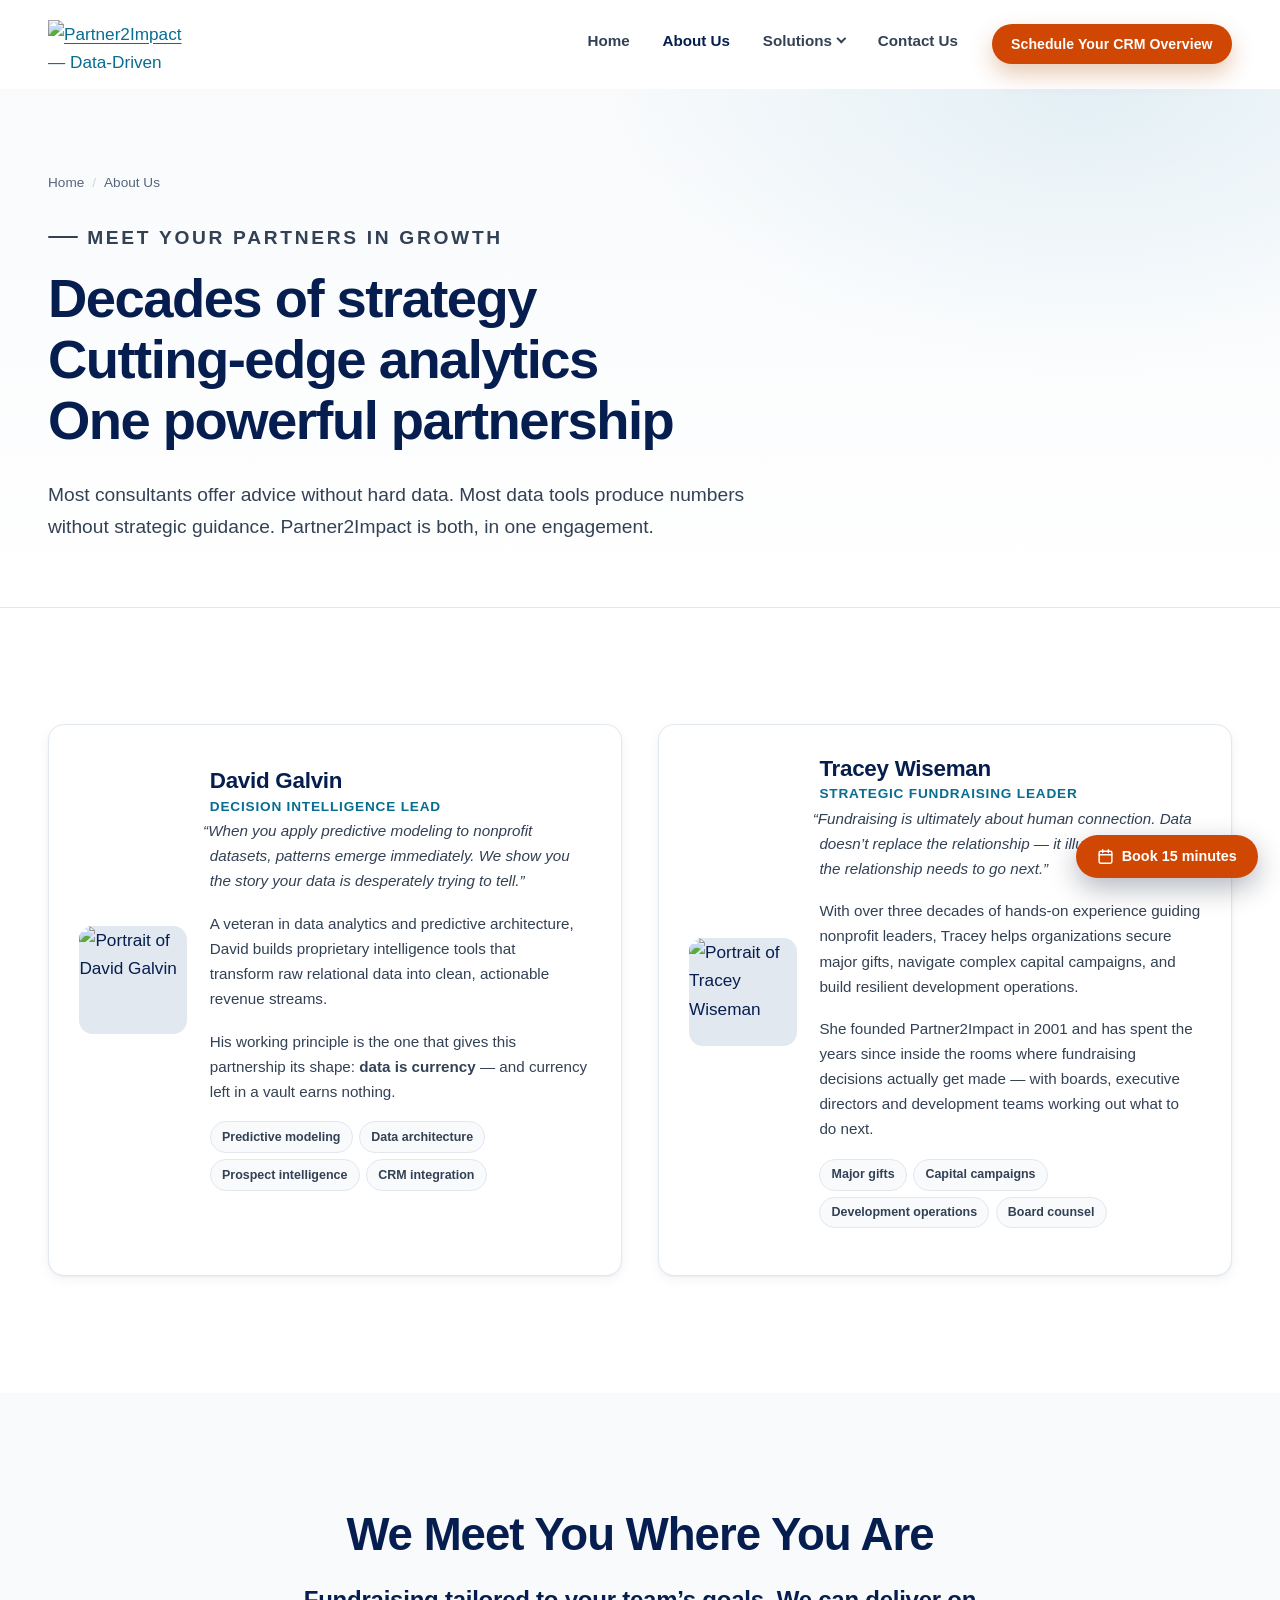
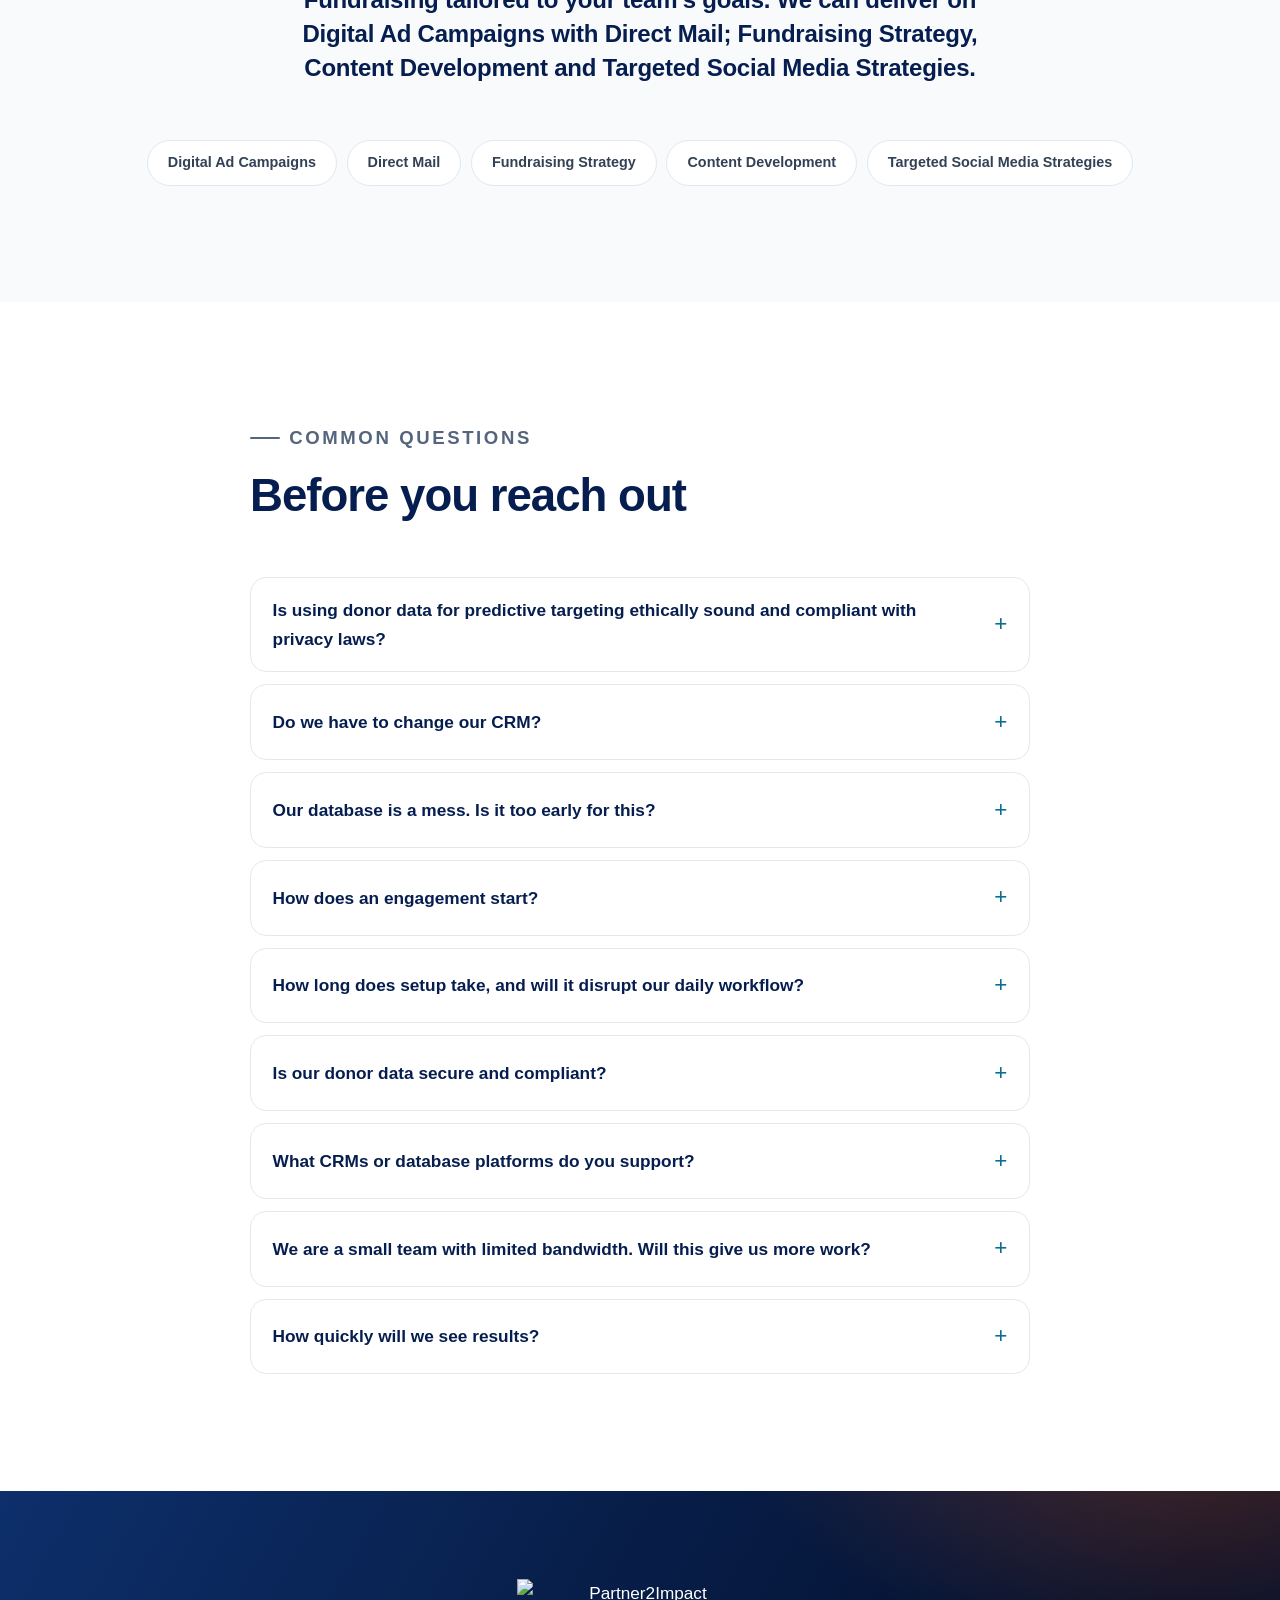
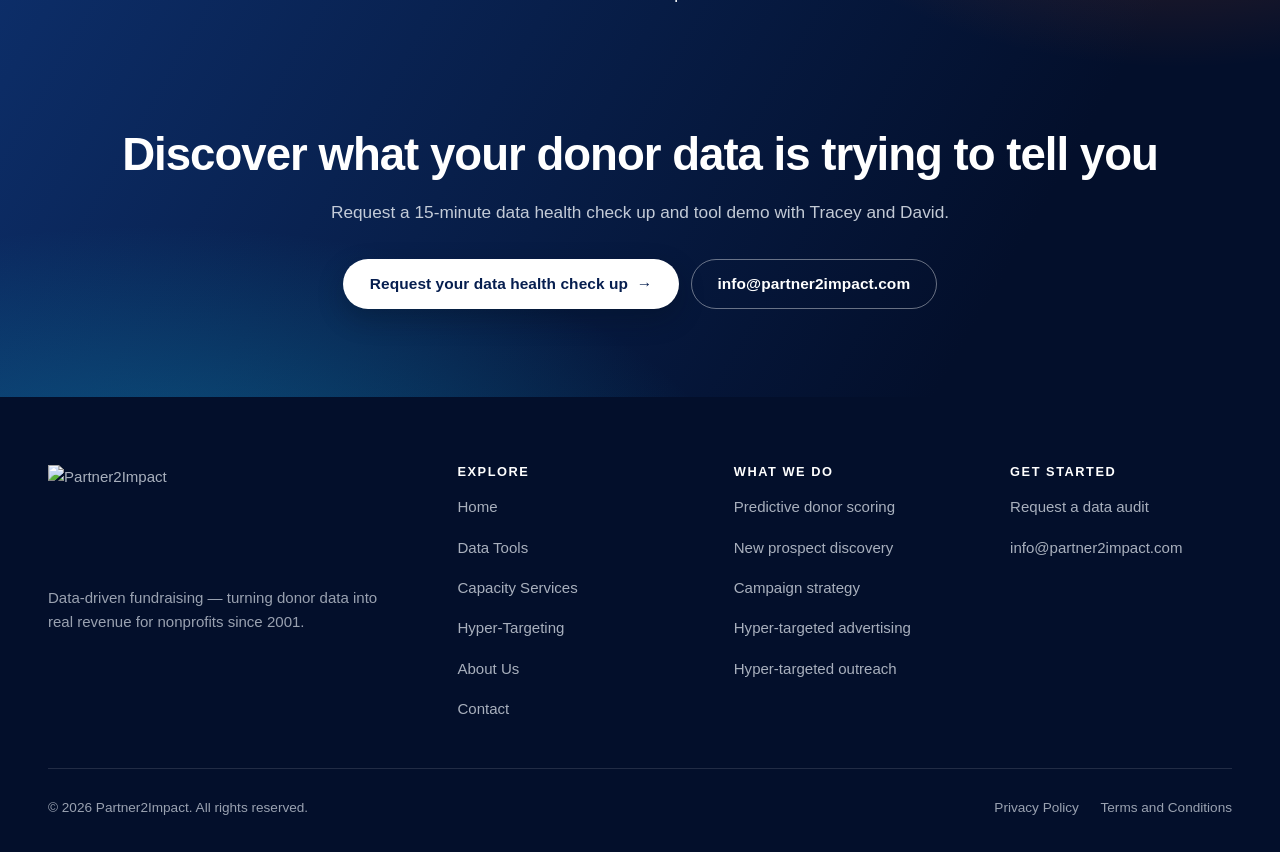
==== commit fb9d8712: "Apply Tracey's 10/12 rewrite: new hero, data-spectrum section, FAQ, deletions From "10 12 26 Rewrite" ====
--- a/about.html
+++ b/about.html
@@ -141,95 +141,29 @@
     </div>
   </section>
 
-  <!-- ================= WHY THE PARTNERSHIP ================= -->
+  <!-- ================= WE MEET YOU WHERE YOU ARE ================= -->
   <section class="section section--sand">
-    <div class="shell">
-      <div class="section-head" data-reveal>
-        <p class="eyebrow">Why this partnership</p>
-        <h2>The gap most nonprofits fall into</h2>
-        <p>
-          Development teams are usually offered one half of the answer, and asked to supply
-          the other half themselves.
+    <div class="shell" style="text-align:center">
+      <div class="section-head section-head--center" data-reveal>
+        <h2>We Meet You Where You Are</h2>
+        <p class="section-head__lead">
+          Fundraising tailored to your team’s goals. We can deliver on Digital Ad Campaigns
+          with Direct Mail; Fundraising Strategy, Content Development and Targeted Social
+          Media Strategies.
         </p>
       </div>
-
-      <div class="grid grid--3">
-        <article class="card card--icon-side" data-reveal>
-          <div class="card-icon">
-            <svg width="24" height="24" viewBox="0 0 24 24" fill="none" stroke="currentColor" stroke-width="1.8" stroke-linecap="round" stroke-linejoin="round" aria-hidden="true"><path d="M21 15a2 2 0 0 1-2 2H7l-4 4V5a2 2 0 0 1 2-2h14a2 2 0 0 1 2 2z"/></svg>
-          </div>
-          <h3>Consultants without data</h3>
-          <p>
-            Strong advice built on experience and instinct — but no way to tell you which of
-            your 4,000 records deserves the call this week.
-          </p>
-        </article>
-
-        <article class="card card--icon-side" data-reveal data-reveal-delay="90">
-          <div class="card-icon">
-            <svg width="24" height="24" viewBox="0 0 24 24" fill="none" stroke="currentColor" stroke-width="1.8" stroke-linecap="round" stroke-linejoin="round" aria-hidden="true"><path d="M3 3v18h18"/><path d="M7 15V9M12 15V6M17 15v-4"/></svg>
-          </div>
-          <h3>Tools without strategy</h3>
-          <p>
-            A dashboard full of scores and a development director with no plan for what to do
-            with them on Monday morning.
-          </p>
-        </article>
-
-        <article class="card card--feature card--icon-side" data-reveal data-reveal-delay="180"
-                 style="border-top:4px solid var(--teal-bright)">
-          <div class="card-icon">
-            <svg width="24" height="24" viewBox="0 0 24 24" fill="none" stroke="currentColor" stroke-width="1.8" stroke-linecap="round" stroke-linejoin="round" aria-hidden="true"><path d="M20 6 9 17l-5-5"/></svg>
-          </div>
-          <h3>Partner2Impact</h3>
-          <p>
-            The intelligence and the plan from the same engagement, so nothing gets lost in
-            the handoff between the people who found the signal and the people who act on it.
-          </p>
-        </article>
-      </div>
-    </div>
-  </section>
-
-  <!-- ================= TRACK RECORD ================= -->
+      <ul class="crm-row" data-reveal>
+        <li>Digital Ad Campaigns</li>
+        <li>Direct Mail</li>
+        <li>Fundraising Strategy</li>
+        <li>Content Development</li>
+        <li>Targeted Social Media Strategies</li>
+      </ul>
+    </div>
+  </section>
+
+  <!-- ================= FAQ ================= -->
   <section class="section">
-    <div class="shell split">
-      <div data-reveal>
-        <p class="eyebrow">Track record</p>
-        <h2>Three decades inside nonprofit development</h2>
-        <p>
-          Partner2Impact has worked with foundations, universities, health nonprofits,
-          associations, community organizations and campaigns — the kind of organizations
-          where every dollar raised has to justify itself.
-        </p>
-        <p>
-          That history is why the data work lands: the models are built by someone who
-          understands donor behavior, and the recommendations are written by someone who has
-          sat through the board meeting where they get questioned.
-        </p>
-      </div>
-
-      <div data-reveal data-reveal-delay="100">
-        <p class="eyebrow">Organizations we have worked with</p>
-        <ul class="client-grid" style="grid-template-columns:repeat(auto-fill,minmax(min(100%,14rem),1fr))">
-          <li>Lung Transplant Foundation</li>
-          <li>Center on Halsted</li>
-          <li>National Society of Architectural Historians</li>
-          <li>YMCA of Metropolitan Chicago</li>
-          <li>University of Chicago</li>
-          <li>Park Lawn Developmental Disabilities</li>
-          <li>Center for Law and Social Work</li>
-          <li>Ancilla College</li>
-          <li>Gaylord and Dorothy Donnelley Foundation</li>
-          <li>Project on Civic Reflection, Valparaiso University</li>
-        </ul>
-        <p style="margin-top:1.25rem;color:var(--slate-500);font-size:0.9rem">Partial list.</p>
-      </div>
-    </div>
-  </section>
-
-  <!-- ================= FAQ ================= -->
-  <section class="section section--sand">
     <div class="shell shell--narrow">
       <div class="section-head" data-reveal>
         <p class="eyebrow">Common questions</p>
@@ -263,17 +197,40 @@
           </div>
         </details>
         <details>
-          <summary>Can we get the consulting without the tool, or the other way around?</summary>
-          <div class="faq-body">
-            Yes, though they are designed to reinforce each other. Some organizations start
-            with a one-off diagnostic and add the ongoing data work later.
-          </div>
-        </details>
-        <details>
           <summary>How does an engagement start?</summary>
           <div class="faq-body">
             With a free 15-minute data health check up. You speak with Tracey and David, see a
             live demonstration, and get an honest read on whether we are the right fit.
+          </div>
+        </details>
+        <details>
+          <summary>How long does setup take, and will it disrupt our daily workflow?</summary>
+          <div class="faq-body">
+            <strong>Zero downtime for your team.</strong> Getting started takes less than 15 minutes. There is no software to install or agonizing database overhaul required — simply export your existing donor data or connect your CRM, and our system generates your customized blueprint.
+          </div>
+        </details>
+        <details>
+          <summary>Is our donor data secure and compliant?</summary>
+          <div class="faq-body">
+            <strong>Yes, security is our top priority.</strong> We use bank-level encryption (256-bit SSL) to protect your records both in transit and at rest. We never sell, share, or monetize your donor data, and all analysis complies strictly with global privacy standards.
+          </div>
+        </details>
+        <details>
+          <summary>What CRMs or database platforms do you support?</summary>
+          <div class="faq-body">
+            <strong>We work with virtually any system.</strong> Whether you use Salesforce NPSP, Raiser’s Edge, Bloomerang, Neon One, DonorPerfect, or even organized Excel spreadsheets, our analysis engine seamlessly ingests your data.
+          </div>
+        </details>
+        <details>
+          <summary>We are a small team with limited bandwidth. Will this give us more work?</summary>
+          <div class="faq-body">
+            <strong>Quite the opposite — it saves time.</strong> Instead of giving you overwhelming dashboards, we deliver direct, prioritized action lists. You’ll know precisely which 10 donors to call today rather than spending hours trying to figure out where to focus.
+          </div>
+        </details>
+        <details>
+          <summary>How quickly will we see results?</summary>
+          <div class="faq-body">
+            <strong>Most organizations identify high-value opportunities within 30 days</strong> of receiving their initial blueprint. Many clients cover their annual investment with the very first hidden major gift unlocked.
           </div>
         </details>
       </div>
@@ -324,7 +281,7 @@
           <li><a href="/tool#scoring">Predictive donor scoring</a></li>
           <li><a href="/tool#prospects">New prospect discovery</a></li>
           <li><a href="/consulting#campaigns">Campaign strategy</a></li>
-          <li><a href="/consulting#pipeline">Pipeline growth</a></li>
+          <li><a href="/hyper-targeting">Hyper-targeted advertising</a></li>
           <li><a href="/hyper-targeting">Hyper-targeted outreach</a></li>
         </ul>
       </div>
--- a/assets/css/styles.css
+++ b/assets/css/styles.css
@@ -575,12 +575,60 @@
 .hero-lead .eyebrow { color: var(--teal-400); justify-content: center; }
 .hero h1 { color: #fff; margin-bottom: 0.42em; }
 
+/* Tracey's 10/12 hero carries five levels of text. They read as one unit
+   only if each level is a different object: headline, a teal subheadline,
+   the lede, a plated "focus" pair, the button, then the trust line in italic
+   with a check before each item — so none of it reads as a wall. */
+.hero-sub {
+  margin: 0 0 0.9rem;
+  font-family: var(--font-display);
+  font-size: clamp(1.15rem, 1rem + 0.8vw, 1.6rem);
+  font-weight: 600;
+  letter-spacing: -0.01em;
+  color: var(--teal-400);
+  text-wrap: balance;
+}
 .hero-lede {
   font-size: clamp(1.06rem, 0.98rem + 0.5vw, 1.28rem);
   color: rgba(226, 232, 240, 0.82);
   max-width: 44rem;
   margin-inline: auto;
-  margin-bottom: 2rem;
+  margin-bottom: 1.6rem;
+}
+.hero-focus {
+  max-width: 40rem;
+  margin: 0 auto 1.6rem;
+  padding: 1.15rem 1.5rem;
+  border-radius: var(--radius);
+  background: rgba(255, 255, 255, 0.06);
+  border: 1px solid rgba(255, 255, 255, 0.14);
+}
+.hero-focus h2 {
+  margin-bottom: 0.3rem;
+  font-size: clamp(1.1rem, 1rem + 0.5vw, 1.38rem);
+  color: #fff;
+}
+.hero-focus p { margin: 0; font-size: 1rem; color: rgba(226, 232, 240, 0.82); }
+.hero-trust {
+  display: flex;
+  flex-wrap: wrap;
+  justify-content: center;
+  gap: 0.5rem 1.6rem;
+  margin: 1.3rem 0 0;
+  padding: 0;
+  list-style: none;
+  font-size: 0.92rem;
+  font-style: italic;
+  color: rgba(226, 232, 240, 0.78);
+}
+.hero-trust li { display: flex; align-items: center; gap: 0.45rem; margin: 0; }
+.hero-trust li::before {
+  content: "";
+  flex: none;
+  width: 1.05rem;
+  height: 1.05rem;
+  border-radius: 50%;
+  background: var(--teal-bright) url("data:image/svg+xml,%3Csvg xmlns='http://www.w3.org/2000/svg' viewBox='0 0 24 24' fill='none' stroke='%23fff' stroke-width='3.2' stroke-linecap='round' stroke-linejoin='round'%3E%3Cpath d='M20 6 9 17l-5-5'/%3E%3C/svg%3E") center / 62% no-repeat;
 }
 
 .hero-actions {
@@ -839,6 +887,37 @@
   width: 6px; height: 6px;
   border-radius: 50%;
   background: var(--teal);
+}
+
+/* "Our Full-Service Execution Suite" is a list of five services. As plain
+   bullets it is the wall of text Eduardo asked to avoid; as a checklist of
+   white rows it reads as a menu, which is what it is. */
+.spectrum-split { margin-top: clamp(1.75rem, 1.4rem + 1.5vw, 2.5rem); }
+.spectrum-split > div { align-self: start; }
+.spectrum-split h3 { margin-bottom: 0.6rem; }
+.spectrum-split p { color: var(--slate-700); }
+.suite { display: grid; gap: 0.55rem; margin: 0; padding: 0; list-style: none; }
+.suite li {
+  display: flex;
+  align-items: center;
+  gap: 0.7rem;
+  margin: 0;
+  padding: 0.72rem 1rem;
+  border-radius: var(--radius-sm);
+  background: #fff;
+  border: 1px solid var(--line);
+  box-shadow: var(--shadow-sm);
+  font-weight: 600;
+  font-size: 0.95rem;
+  color: var(--ink);
+}
+.suite li::before {
+  content: "";
+  flex: none;
+  width: 1.3rem;
+  height: 1.3rem;
+  border-radius: 50%;
+  background: var(--teal) url("data:image/svg+xml,%3Csvg xmlns='http://www.w3.org/2000/svg' viewBox='0 0 24 24' fill='none' stroke='%23fff' stroke-width='3.2' stroke-linecap='round' stroke-linejoin='round'%3E%3Cpath d='M20 6 9 17l-5-5'/%3E%3C/svg%3E") center / 60% no-repeat;
 }
 
 /* The feature cards read as flat: white on a near-white band, held by one
@@ -987,7 +1066,94 @@
 .section--ink .card p { color: var(--slate-500); }
 .section--ink .card { border-color: transparent; box-shadow: 0 18px 40px rgba(3, 15, 43, 0.35); }
 .section--ink .card:hover { border-color: transparent; box-shadow: 0 26px 56px rgba(3, 15, 43, 0.45); }
-.section--ink .reach-cta { border-top-color: rgba(255, 255, 255, 0.16); }
+.section--ink /* The sub-heading under the Growth Capital headline, held to a readable
+   measure and centred like the head above it. */
+.reach-intro { max-width: 46rem; margin: 0 auto clamp(1.75rem, 1.4rem + 1.5vw, 2.5rem); text-align: center; }
+.reach-intro h3 { margin-bottom: 0.5rem; font-size: clamp(1.25rem, 1.1rem + 0.7vw, 1.6rem); color: #fff; }
+.reach-intro .section-head__lead { margin: 0 auto; color: rgba(226, 232, 240, 0.86); }
+
+/* Two boxes on top and the third centred beneath, as the 10/12 doc asks. */
+.reach-grid {
+  display: grid;
+  grid-template-columns: repeat(2, minmax(0, 1fr));
+  gap: clamp(1.15rem, 0.9rem + 1.1vw, 1.85rem);
+}
+.reach-grid > :nth-child(3) {
+  grid-column: 1 / -1;
+  width: min(100%, calc(50% - clamp(1.15rem, 0.9rem + 1.1vw, 1.85rem) / 2));
+  justify-self: center;
+}
+@media (max-width: 44rem) {
+  .reach-grid { grid-template-columns: 1fr; }
+  .reach-grid > :nth-child(3) { width: 100%; }
+}
+.reach-link { margin: 2rem 0 0; text-align: center; }
+
+/* Data First → Outreach Second → Complete Execution. Numbered pills with an
+   arrow between each, so the three words read as a sequence. */
+.steps-strip {
+  display: flex;
+  flex-wrap: wrap;
+  justify-content: center;
+  align-items: center;
+  gap: 0.6rem 0.4rem;
+  margin: clamp(2rem, 1.6rem + 1.5vw, 2.75rem) 0 0;
+  padding: 0;
+  list-style: none;
+  counter-reset: strip;
+}
+.steps-strip li {
+  display: flex;
+  align-items: center;
+  gap: 0.65rem;
+  margin: 0;
+  padding: 0.6rem 1.15rem 0.6rem 0.65rem;
+  border-radius: 999px;
+  background: rgba(255, 255, 255, 0.06);
+  border: 1px solid rgba(255, 255, 255, 0.16);
+  font-family: var(--font-display);
+  font-weight: 700;
+  font-size: 0.98rem;
+  color: #fff;
+}
+.steps-strip li::before {
+  counter-increment: strip;
+  content: counter(strip);
+  display: grid;
+  place-items: center;
+  width: 1.7rem;
+  height: 1.7rem;
+  border-radius: 50%;
+  /* --teal, not --teal-bright: the white numeral needs 4.5:1 and the bright
+     shade gives 4.15. The brief keeps the bright one for graphics only. */
+  background: var(--teal);
+  font-size: 0.82rem;
+  color: #fff;
+}
+.steps-strip li:not(:last-child)::after {
+  content: "\2192";
+  margin-left: 0.55rem;
+  margin-right: -0.35rem;
+  font-family: var(--font-sans);
+  font-weight: 400;
+  color: var(--teal-400);
+}
+
+/* Tracey's quote with her face beside the name, so it reads as her saying it
+   rather than a slogan on the band. */
+.pull--person { max-width: 52rem; margin: clamp(2rem, 1.6rem + 1.5vw, 2.75rem) auto 0; }
+.pull-who { display: flex; align-items: center; gap: 0.9rem; }
+.pull-who img {
+  width: 3.25rem;
+  height: 3.25rem;
+  border-radius: 50%;
+  object-fit: cover;
+  border: 2px solid rgba(255, 255, 255, 0.28);
+}
+.pull-who cite { display: grid; line-height: 1.3; }
+.pull-who cite span { font-weight: 500; font-size: 0.85rem; color: rgba(226, 232, 240, 0.72); }
+
+.reach-cta { border-top-color: rgba(255, 255, 255, 0.16); }
 .section--ink .reach-cta p { color: #fff; }
 .section--ink .text-link { color: var(--teal-400); }
 .section--ink .text-link:hover { color: #ffffff; }
@@ -1300,14 +1466,62 @@
    going ragged as the panel narrows.
    -------------------------------------------------------------------------- */
 
-/* A second header under the h2 rather than a tagline, so it carries weight of
-   its own. Sized between h2 and h3: clearly subordinate, clearly a heading. */
-.crm-standfirst {
-  font-size: clamp(1.35rem, 1.1rem + 1.15vw, 2rem);
+/* DATA — your key driver — to decide, to pivot. Tracey's 9/17 graphic, in
+   place of the standfirst she struck. The word flashes: a colour pulse from
+   navy to teal with a soft glow, rather than a blink, which reads as a beacon
+   instead of a fault. Two arrows leave the word and land on the two ends. */
+.driver {
+  display: grid;
+  justify-items: center;
+  width: min(100%, 22rem);
+  margin: clamp(1.25rem, 1rem + 1vw, 1.75rem) auto 0;
+  text-align: center;
+}
+.driver-word {
+  margin: 0;
+  font-family: var(--font-display);
+  font-weight: 800;
+  font-size: clamp(2.6rem, 2rem + 3vw, 4.4rem);
+  line-height: 1;
+  letter-spacing: 0.12em;
+  color: var(--navy);
+  animation: driver-flash 2.6s ease-in-out infinite;
+}
+@keyframes driver-flash {
+  0%, 100% { color: var(--navy); text-shadow: 0 0 0 rgba(14, 134, 176, 0); transform: scale(1); }
+  50%      { color: var(--teal); text-shadow: 0 0 24px rgba(14, 134, 176, 0.45); transform: scale(1.03); }
+}
+.driver-sub {
+  margin: 0.4rem 0 0;
+  font-size: 0.78rem;
   font-weight: 700;
-  letter-spacing: -0.018em;
-  color: var(--ink);
+  letter-spacing: 0.16em;
+  text-transform: uppercase;
+  color: var(--amber-600);
+}
+.driver-arrows { width: min(100%, 15rem); height: auto; margin-top: 0.35rem; overflow: visible; }
+.driver-arrows path { fill: none; stroke: var(--teal); stroke-width: 2; stroke-linecap: round; }
+.driver-arrows marker path { fill: var(--teal); stroke: none; }
+.driver-ends {
+  display: flex;
+  justify-content: space-between;
+  width: min(100%, 17rem);
+  margin: 0.1rem 0 0;
+  padding: 0;
+  list-style: none;
+}
+.driver-ends li {
   margin: 0;
+  padding: 0.42rem 1rem;
+  border-radius: 999px;
+  background: var(--navy);
+  color: #ffffff;
+  font-family: var(--font-display);
+  font-weight: 700;
+  font-size: 0.92rem;
+}
+@media (prefers-reduced-motion: reduce) {
+  .driver-word { animation: none; }
 }
 
 /* Centred under a centred heading. The left teal rule this used to carry read
@@ -1323,7 +1537,14 @@
   text-align: center;
   text-wrap: pretty;
 }
-.crm-lead strong { color: var(--ink); font-weight: 700; }
+/* The closing claim on a line of its own, as the 9/17 doc asks: bold, set to
+   the same measure, and short enough to hold one line at desktop. */
+.crm-lead--claim {
+  margin-top: 0.65rem;
+  font-weight: 700;
+  color: var(--ink);
+  text-wrap: balance;
+}
 
 .section-head--tight { margin-bottom: 0; }
 
@@ -1763,6 +1984,7 @@
 }
 .faq details[open] summary::after { transform: rotate(45deg); }
 .faq .faq-body { padding: 0 1.35rem 1.35rem; color: var(--slate-700); font-size: 0.97rem; }
+.faq .faq-body strong { color: var(--ink); font-weight: 700; }
 
 /* --------------------------------------------------------------------------
    Footer
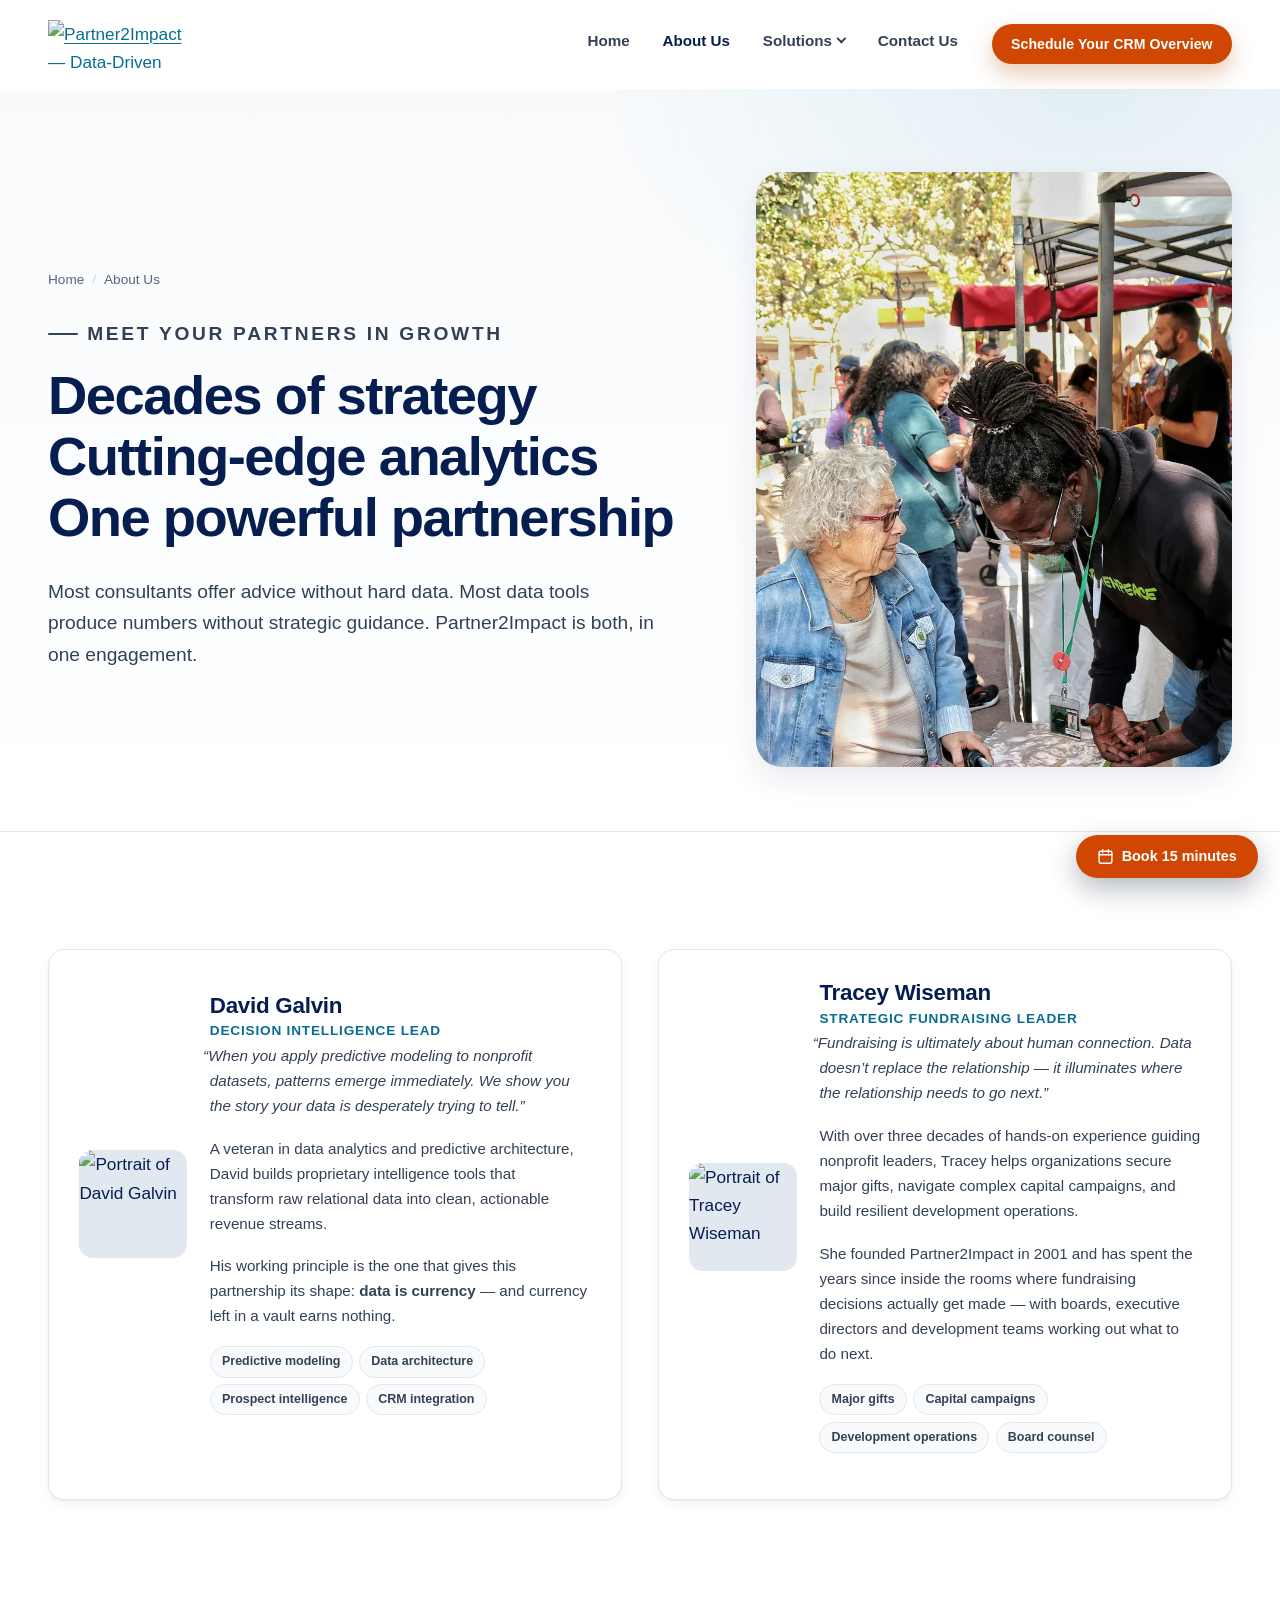
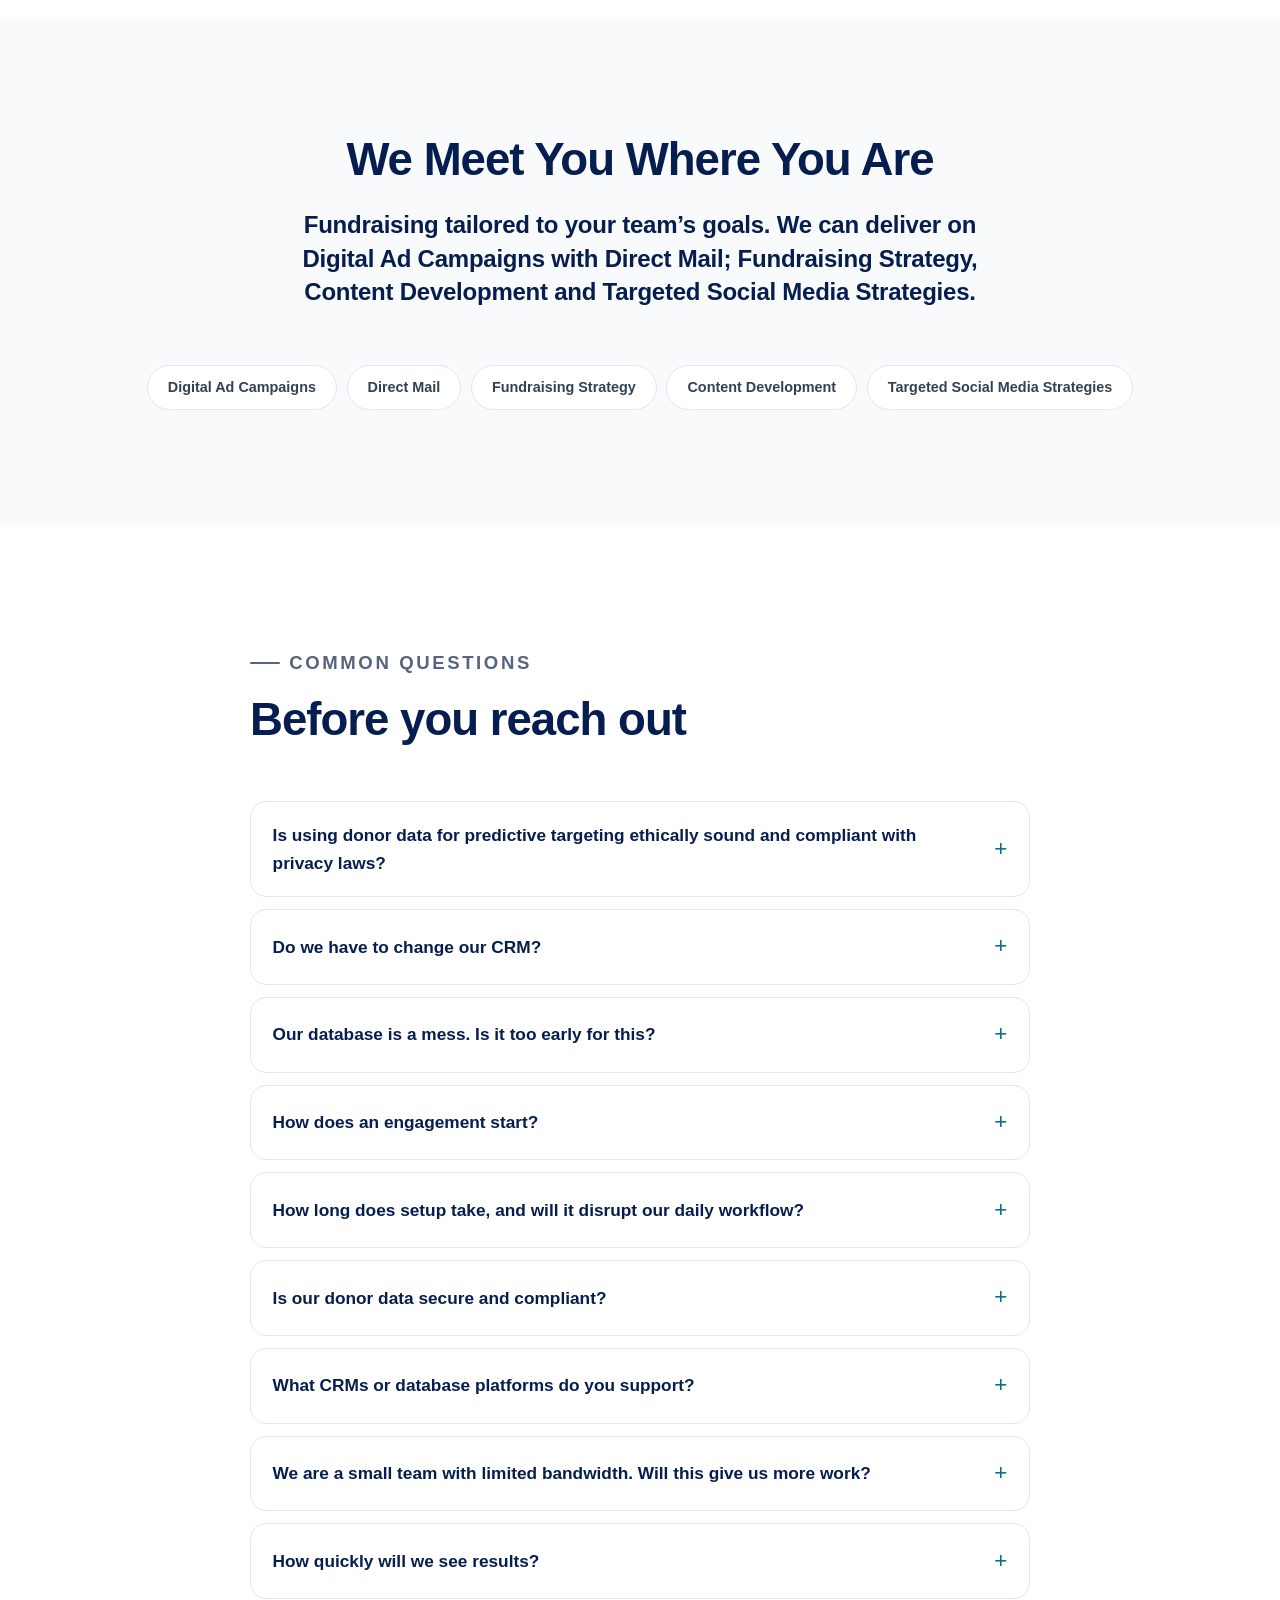
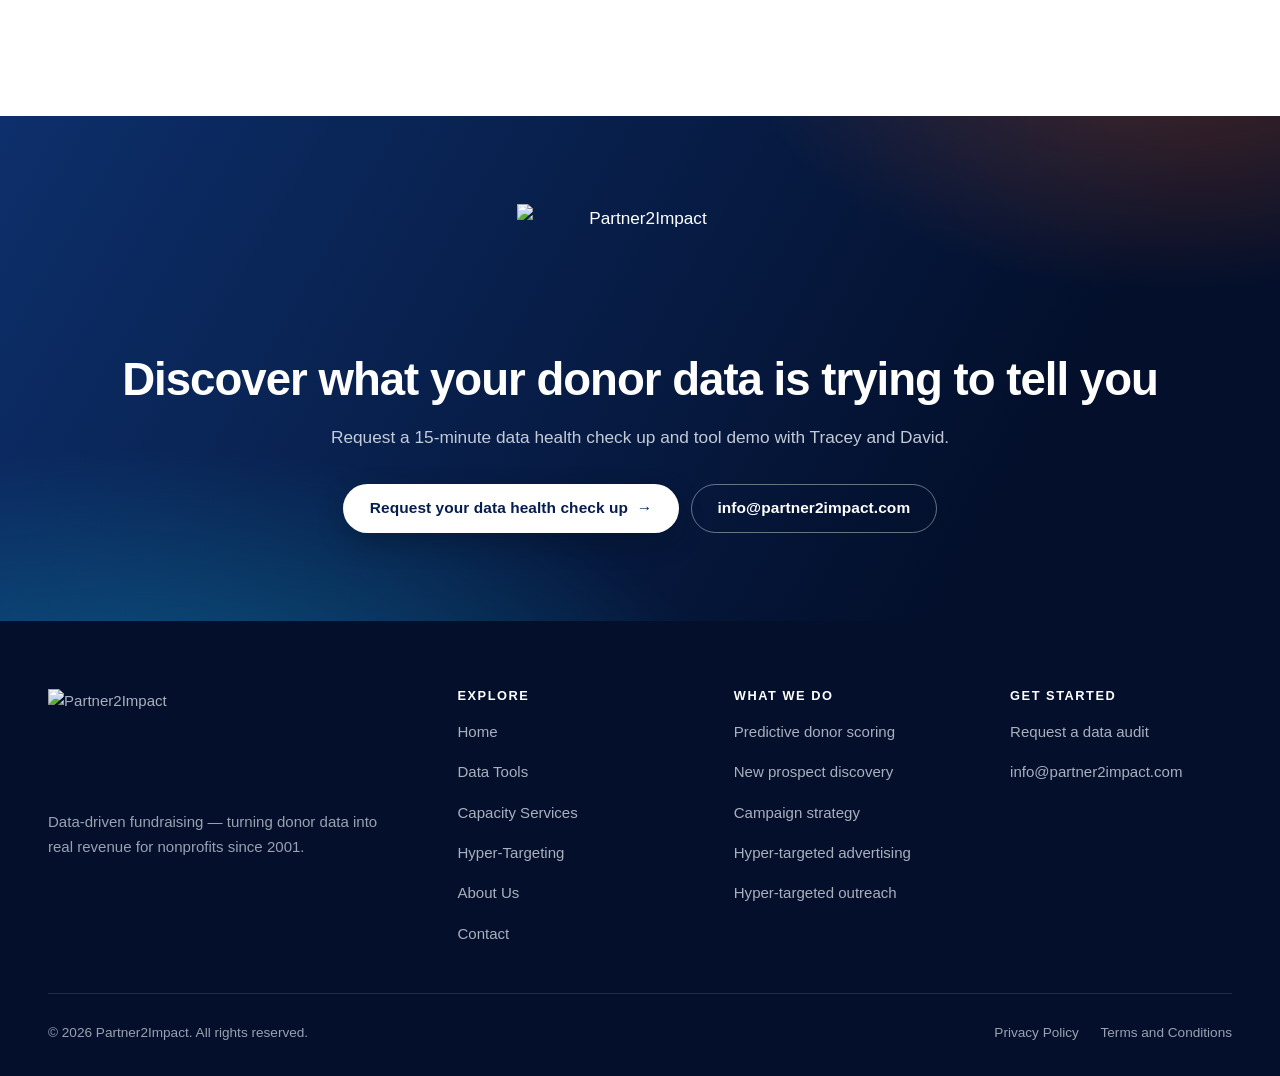
==== commit 44f6da7a: "Add stock photography to the interior heroes and the home's second section Tracey's answer to "can w" ====
--- a/about.html
+++ b/about.html
@@ -61,6 +61,8 @@
 
   <section class="page-hero">
     <div class="shell">
+      <div class="page-hero__grid">
+      <div>
       <ol class="breadcrumb">
         <li><a href="/">Home</a></li>
         <li aria-current="page">About Us</li>
@@ -71,6 +73,15 @@
         Most consultants offer advice without hard data. Most data tools produce numbers
         without strategic guidance. Partner2Impact is both, in one engagement.
       </p>
+      </div>
+      <div class="split-media page-hero__media page-hero__media--tall">
+        <img src="assets/img/stock-community-1200.webp"
+             srcset="assets/img/stock-community-800.webp 800w, assets/img/stock-community-1200.webp 1200w"
+             sizes="(max-width: 800px) 100vw, 40vw"
+             width="1200" height="1500" loading="lazy" decoding="async"
+             alt="Volunteer talking with an older woman at a community market">
+      </div>
+      </div>
     </div>
   </section>
 
--- a/assets/css/styles.css
+++ b/assets/css/styles.css
@@ -793,6 +793,23 @@
   color: var(--slate-700);
 }
 
+/* Interior heroes carry a photograph beside the words. Stock from Unsplash,
+   cropped to a fixed ratio so the column holds its shape while the image
+   loads; the About portrait runs taller because that hero's headline does. */
+.page-hero__grid {
+  display: grid;
+  grid-template-columns: minmax(0, 1.15fr) minmax(0, 0.85fr);
+  gap: clamp(2rem, 1rem + 4vw, 4rem);
+  align-items: center;
+}
+.page-hero__media img { width: 100%; height: auto; aspect-ratio: 4 / 3; object-fit: cover; display: block; }
+.page-hero__media--tall img { aspect-ratio: 4 / 5; }
+@media (max-width: 800px) {
+  .page-hero__grid { grid-template-columns: 1fr; gap: 1.75rem; }
+  .page-hero__media img { aspect-ratio: 16 / 10; }
+  .page-hero__media--tall img { aspect-ratio: 4 / 3; }
+}
+
 .breadcrumb {
   display: flex; gap: 0.5rem; align-items: center;
   list-style: none; margin: 0 0 1.15rem; padding: 0;
@@ -892,6 +909,10 @@
 /* "Our Full-Service Execution Suite" is a list of five services. As plain
    bullets it is the wall of text Eduardo asked to avoid; as a checklist of
    white rows it reads as a menu, which is what it is. */
+/* The section opens as a photo-and-words pair rather than a centred head. */
+.spectrum-intro { margin-bottom: clamp(1.75rem, 1.4rem + 1.5vw, 2.5rem); }
+.spectrum-intro .section-head { margin-bottom: 0; max-width: none; }
+.spectrum-intro .split-media img { width: 100%; height: auto; aspect-ratio: 4 / 3; object-fit: cover; display: block; }
 .spectrum-split { margin-top: clamp(1.75rem, 1.4rem + 1.5vw, 2.5rem); }
 .spectrum-split > div { align-self: start; }
 .spectrum-split h3 { margin-bottom: 0.6rem; }
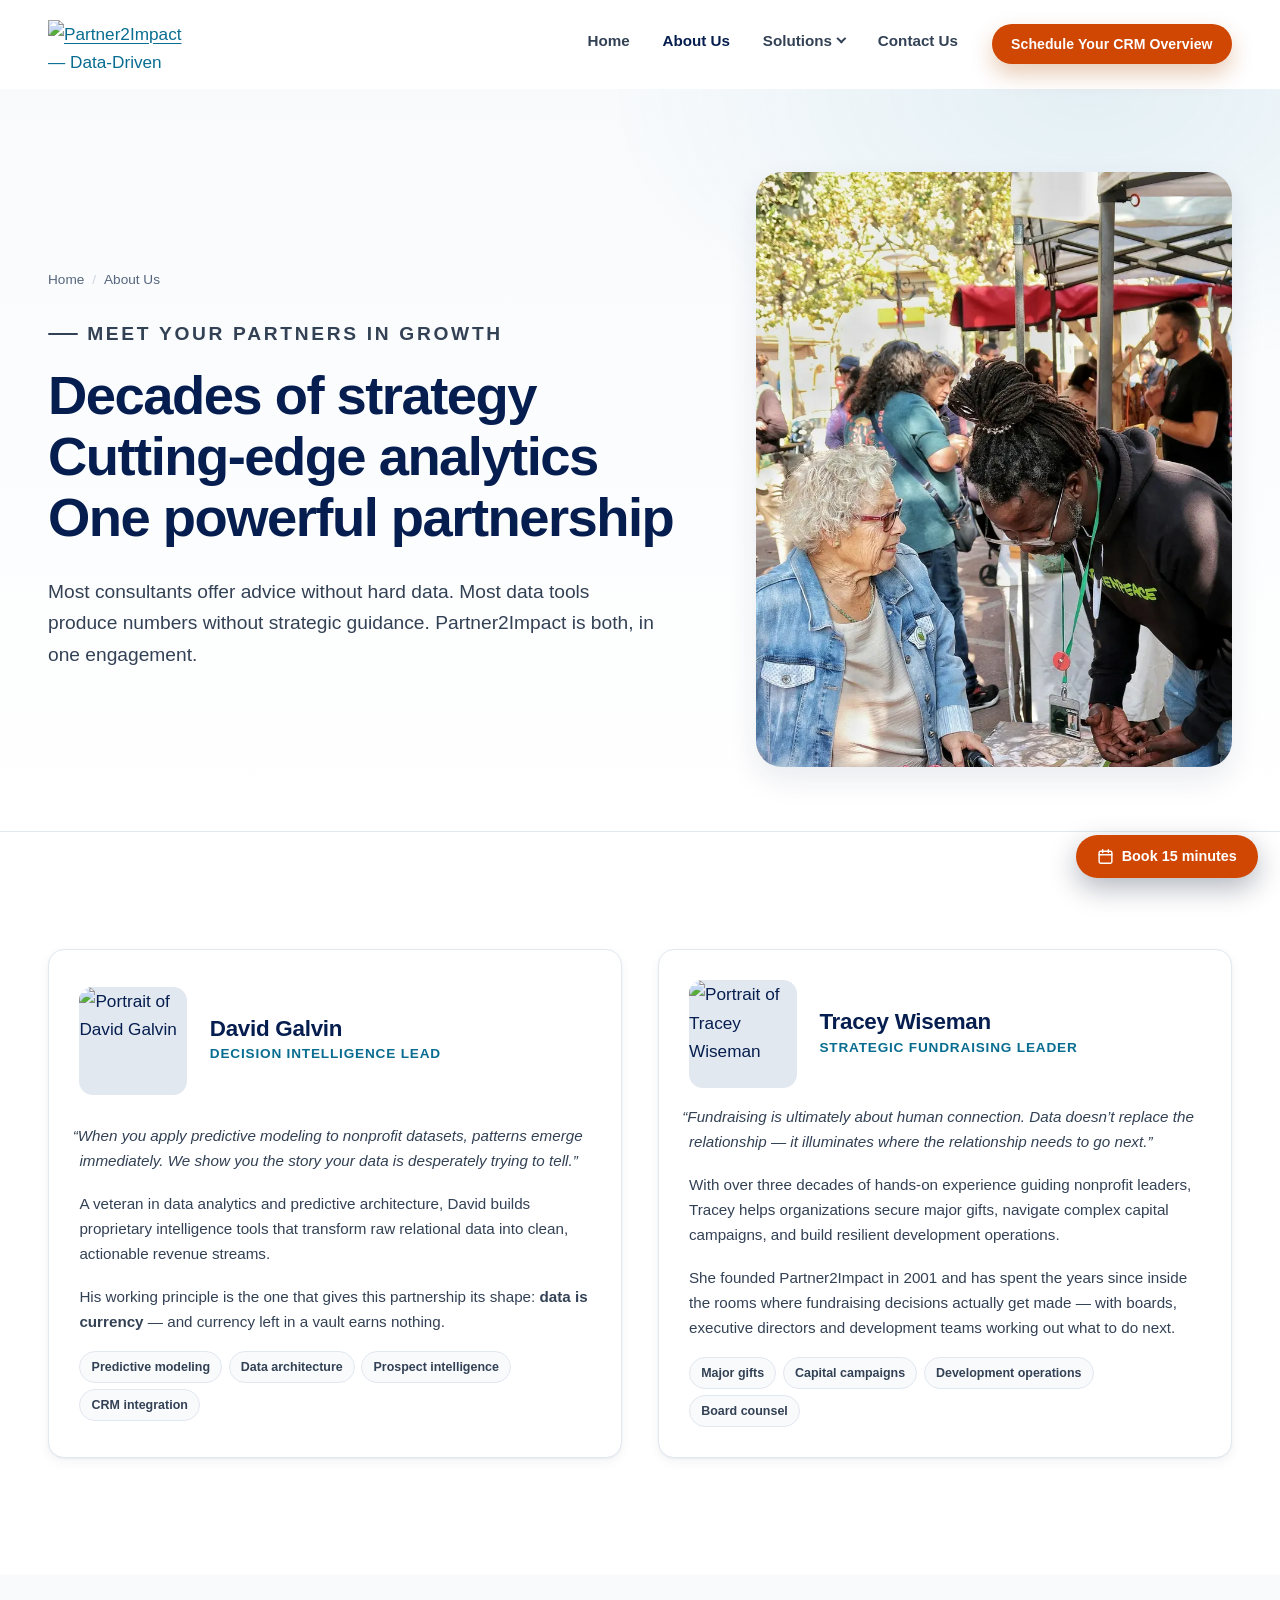
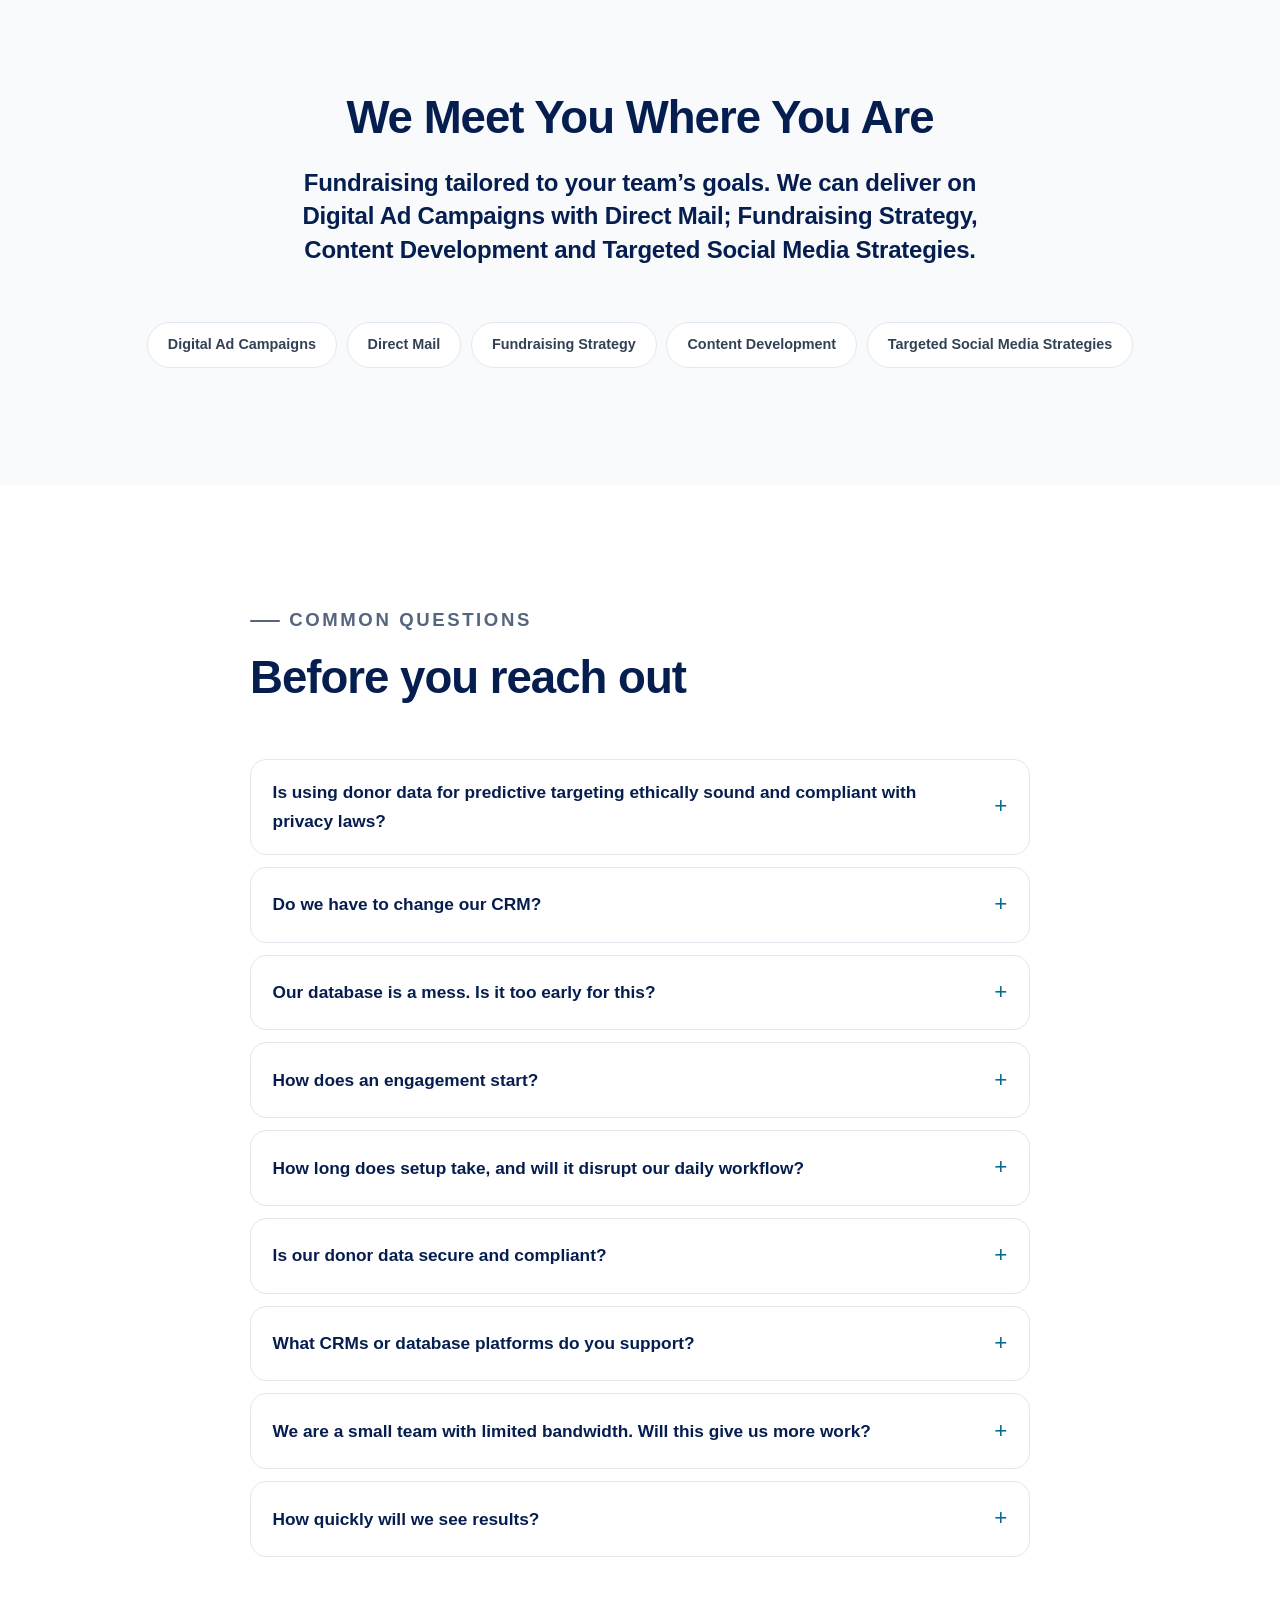
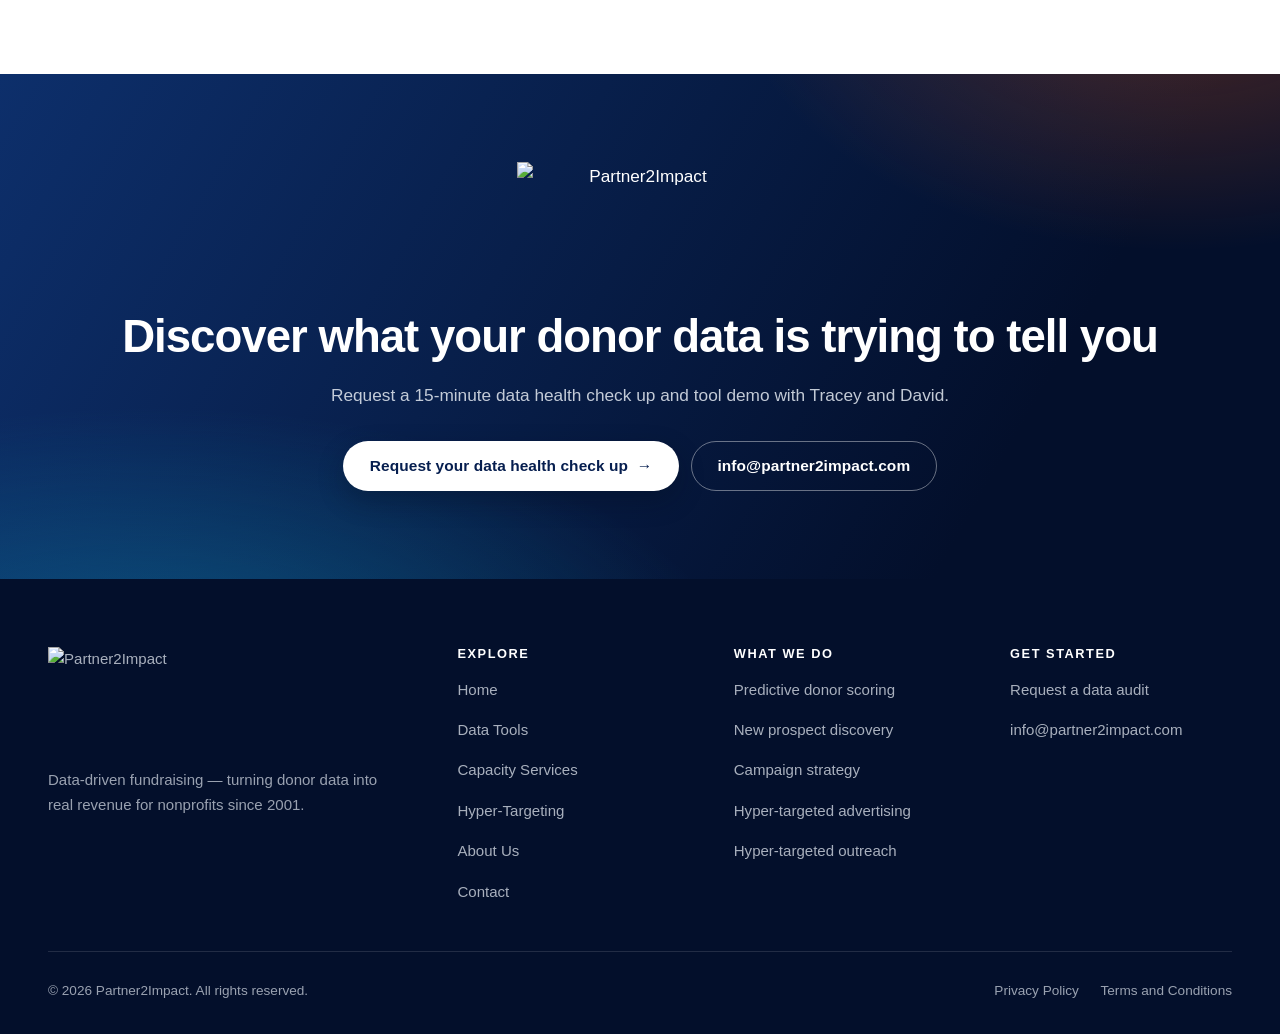
==== commit 7929bceb: "Tighten layouts: fill grid holes, anchor team photos, stretch hero media - Third card in a two-up gr" ====
--- a/about.html
+++ b/about.html
@@ -78,7 +78,7 @@
         <img src="assets/img/stock-community-1200.webp"
              srcset="assets/img/stock-community-800.webp 800w, assets/img/stock-community-1200.webp 1200w"
              sizes="(max-width: 800px) 100vw, 40vw"
-             width="1200" height="1500" loading="lazy" decoding="async"
+             width="1200" height="1500" loading="eager" fetchpriority="high" decoding="async"
              alt="Volunteer talking with an older woman at a community market">
       </div>
       </div>
@@ -94,9 +94,11 @@
             <img src="assets/img/david-640.webp" width="640" height="640" loading="lazy" decoding="async"
                  alt="Portrait of David Galvin">
           </div>
-          <div>
+          <div class="person-head">
             <h3>David Galvin</h3>
             <span class="role">Decision Intelligence Lead</span>
+          </div>
+          <div class="person-body">
             <p class="person-quote">
               “When you apply predictive modeling to nonprofit datasets, patterns emerge
               immediately. We show you the story your data is desperately trying to tell.”
@@ -123,9 +125,11 @@
             <img src="assets/img/tracey-640.webp" width="640" height="640" loading="lazy" decoding="async"
                  alt="Portrait of Tracey Wiseman">
           </div>
-          <div>
+          <div class="person-head">
             <h3>Tracey Wiseman</h3>
             <span class="role">Strategic fundraising leader</span>
+          </div>
+          <div class="person-body">
             <p class="person-quote">
               “Fundraising is ultimately about human connection. Data doesn’t replace the
               relationship — it illuminates where the relationship needs to go next.”
--- a/assets/css/styles.css
+++ b/assets/css/styles.css
@@ -802,11 +802,15 @@
   gap: clamp(2rem, 1rem + 4vw, 4rem);
   align-items: center;
 }
-.page-hero__media img { width: 100%; height: auto; aspect-ratio: 4 / 3; object-fit: cover; display: block; }
-.page-hero__media--tall img { aspect-ratio: 4 / 5; }
+.page-hero__media { align-self: stretch; display: flex; }
+.page-hero__media img {
+  width: 100%; height: 100%; min-height: clamp(18rem, 12rem + 14vw, 26rem);
+  object-fit: cover; display: block;
+}
+.page-hero__media--tall img { min-height: clamp(22rem, 14rem + 18vw, 32rem); }
 @media (max-width: 800px) {
   .page-hero__grid { grid-template-columns: 1fr; gap: 1.75rem; }
-  .page-hero__media img { aspect-ratio: 16 / 10; }
+  .page-hero__media img { height: auto; min-height: 0; aspect-ratio: 16 / 10; }
   .page-hero__media--tall img { aspect-ratio: 4 / 3; }
 }
 
@@ -914,7 +918,29 @@
 .spectrum-intro .section-head { margin-bottom: 0; max-width: none; }
 .spectrum-intro .split-media img { width: 100%; height: auto; aspect-ratio: 4 / 3; object-fit: cover; display: block; }
 .spectrum-split { margin-top: clamp(1.75rem, 1.4rem + 1.5vw, 2.5rem); }
-.spectrum-split > div { align-self: start; }
+.spectrum-split > div { align-self: stretch; }
+.stack-plate {
+  display: flex;
+  flex-direction: column;
+  justify-content: center;
+  gap: 0.6rem;
+  padding: clamp(1.5rem, 1.2rem + 1.4vw, 2.25rem);
+  border-radius: var(--radius-lg);
+  background:
+    radial-gradient(26rem 18rem at 100% 0%, rgba(14, 134, 176, 0.28), transparent 65%),
+    linear-gradient(160deg, var(--navy-700), var(--navy) 60%, var(--navy-900));
+  color: #e2e8f0;
+}
+.spectrum-split .stack-plate h3 { color: #fff; margin: 0; }
+.spectrum-split .stack-plate p { margin: 0; color: rgba(226, 232, 240, 0.84); }
+.spectrum-split .stack-plate__note {
+  margin-top: 0.4rem !important;
+  padding-top: 0.9rem;
+  border-top: 1px solid rgba(255, 255, 255, 0.16);
+  font-family: var(--font-display);
+  font-weight: 700;
+  color: #fff !important;
+}
 .spectrum-split h3 { margin-bottom: 0.6rem; }
 .spectrum-split p { color: var(--slate-700); }
 .suite { display: grid; gap: 0.55rem; margin: 0; padding: 0; list-style: none; }
@@ -988,7 +1014,9 @@
 .card--icon-side .card-icon { grid-area: icon; width: 2.6rem; height: 2.6rem; margin: 0; border-radius: 11px; }
 .card--icon-side .card-icon svg { width: 20px; height: 20px; }
 .card--icon-side h3 { grid-area: title; margin: 0; }
-.card--icon-side p { grid-area: body; margin: 0; }
+.card--icon-side p { grid-area: body; margin: 0; align-self: start; }
+/* Cards of uneven length sit in one row: keep the text at the top, not floating mid-card. */
+.card--icon-side { grid-template-rows: auto 1fr; }
 
 /* Numbered process steps */
 .steps { counter-reset: step; }
@@ -1031,6 +1059,9 @@
 
 /* Two-up card pair sized for the narrower column inside a split */
 .grid--pair { grid-template-columns: repeat(auto-fit, minmax(min(100%, 13rem), 1fr)); }
+/* Three cards in a two-up grid left a hole beside the third. Whichever card
+   is both third and last takes the full row, so the group closes cleanly. */
+.grid--pair > :nth-child(3):last-child { grid-column: 1 / -1; }
 
 .split-media {
   position: relative;
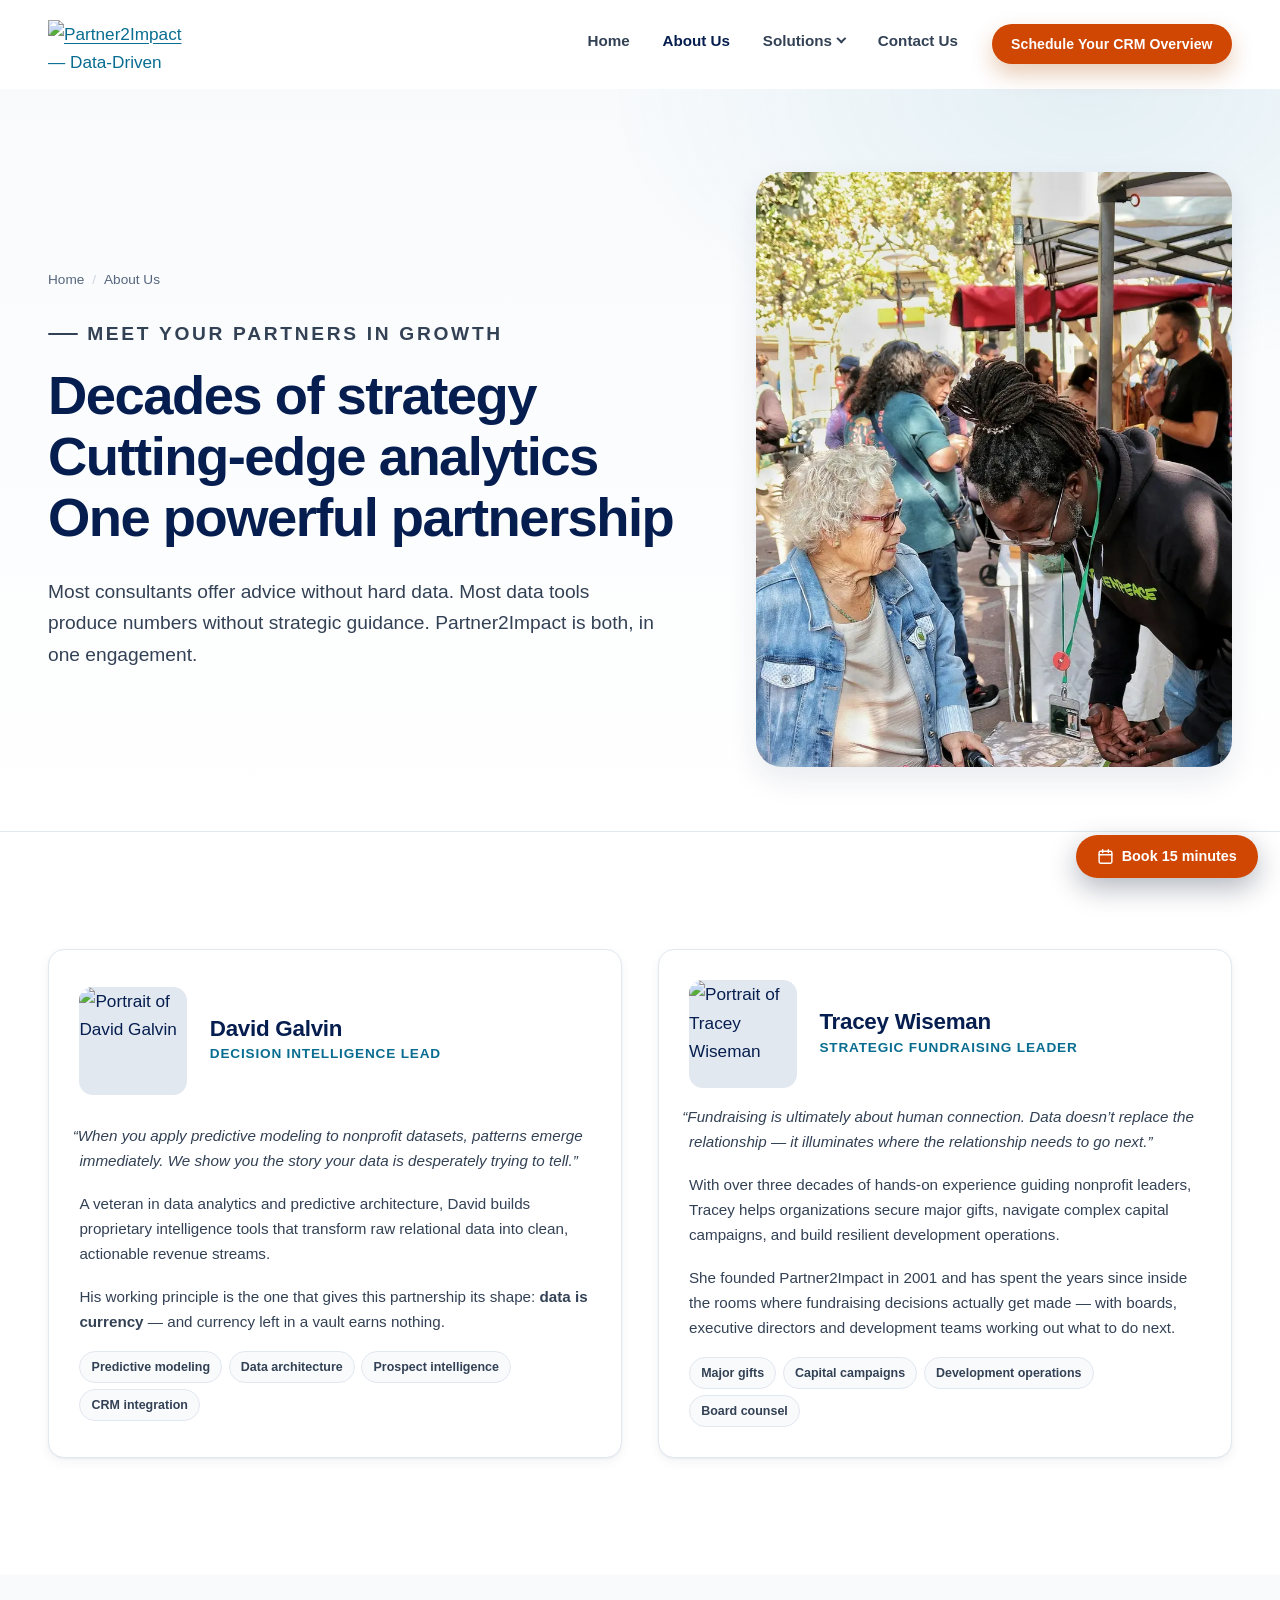
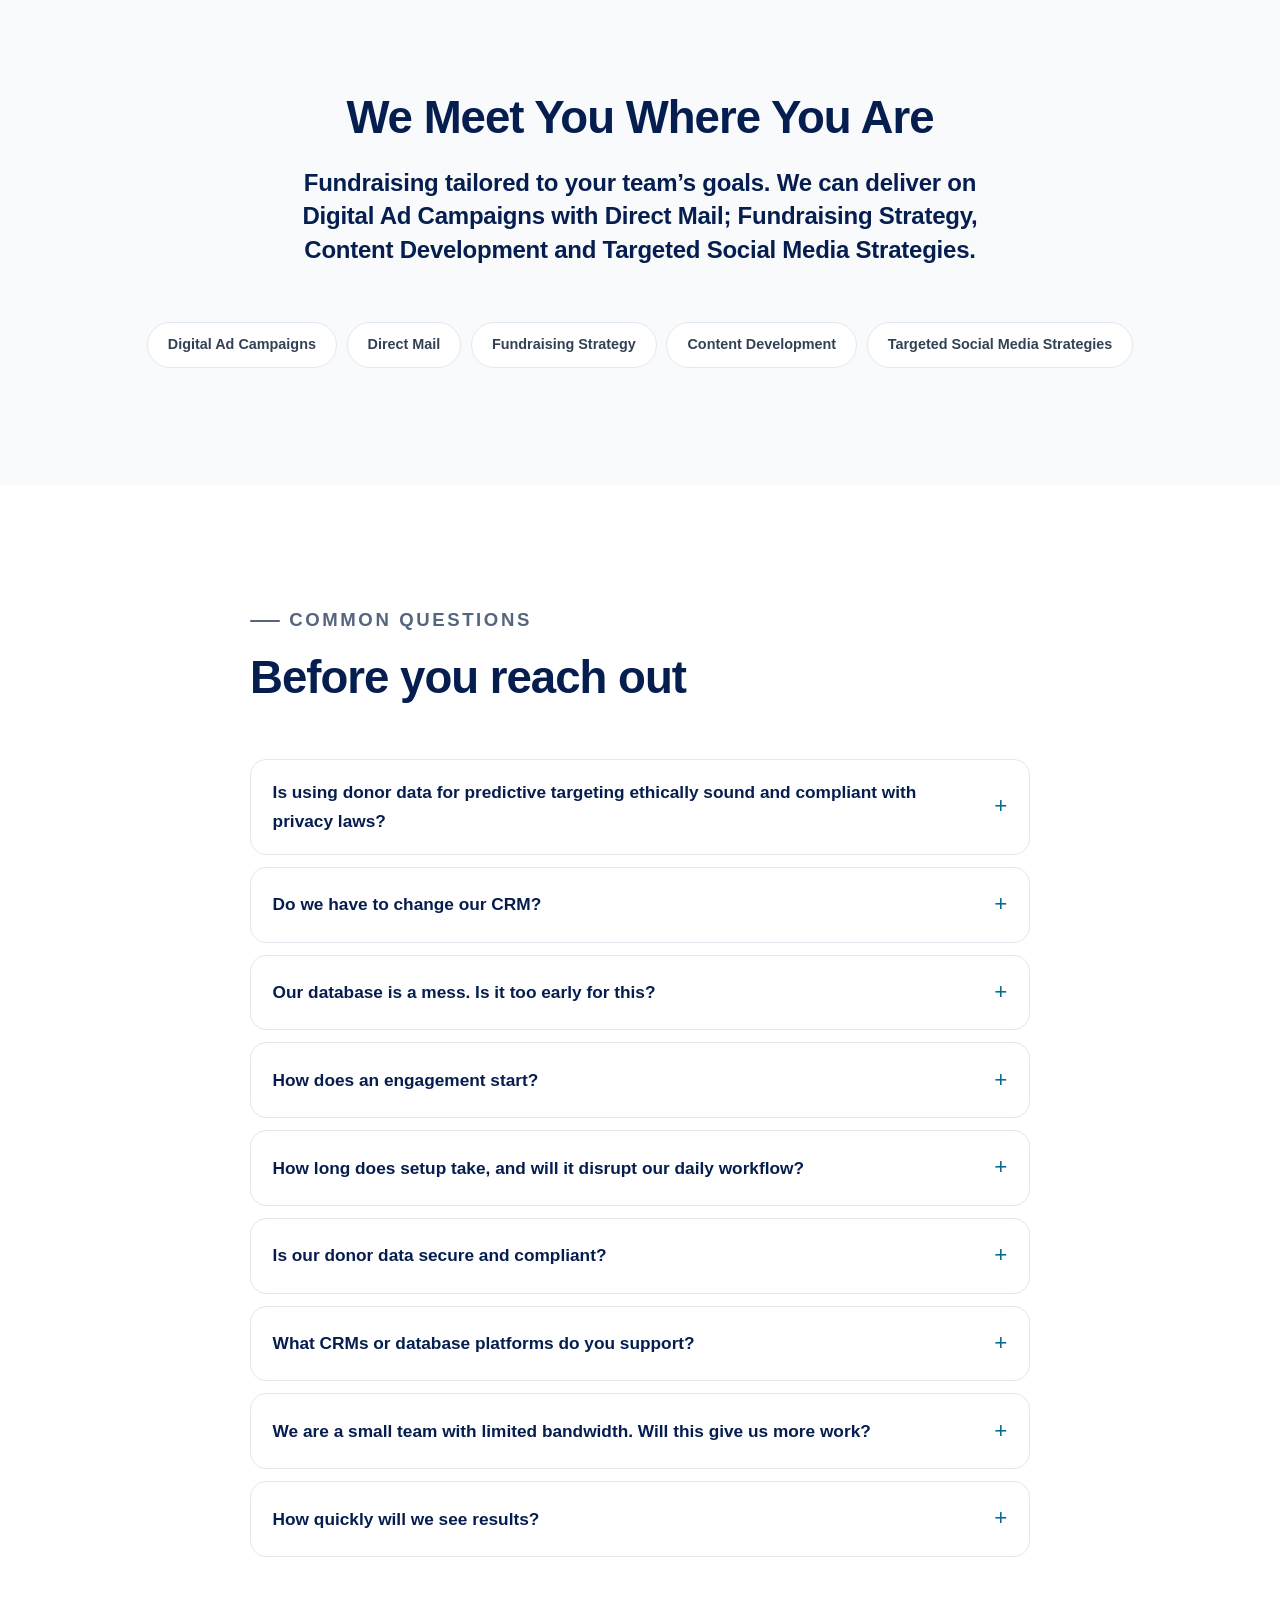
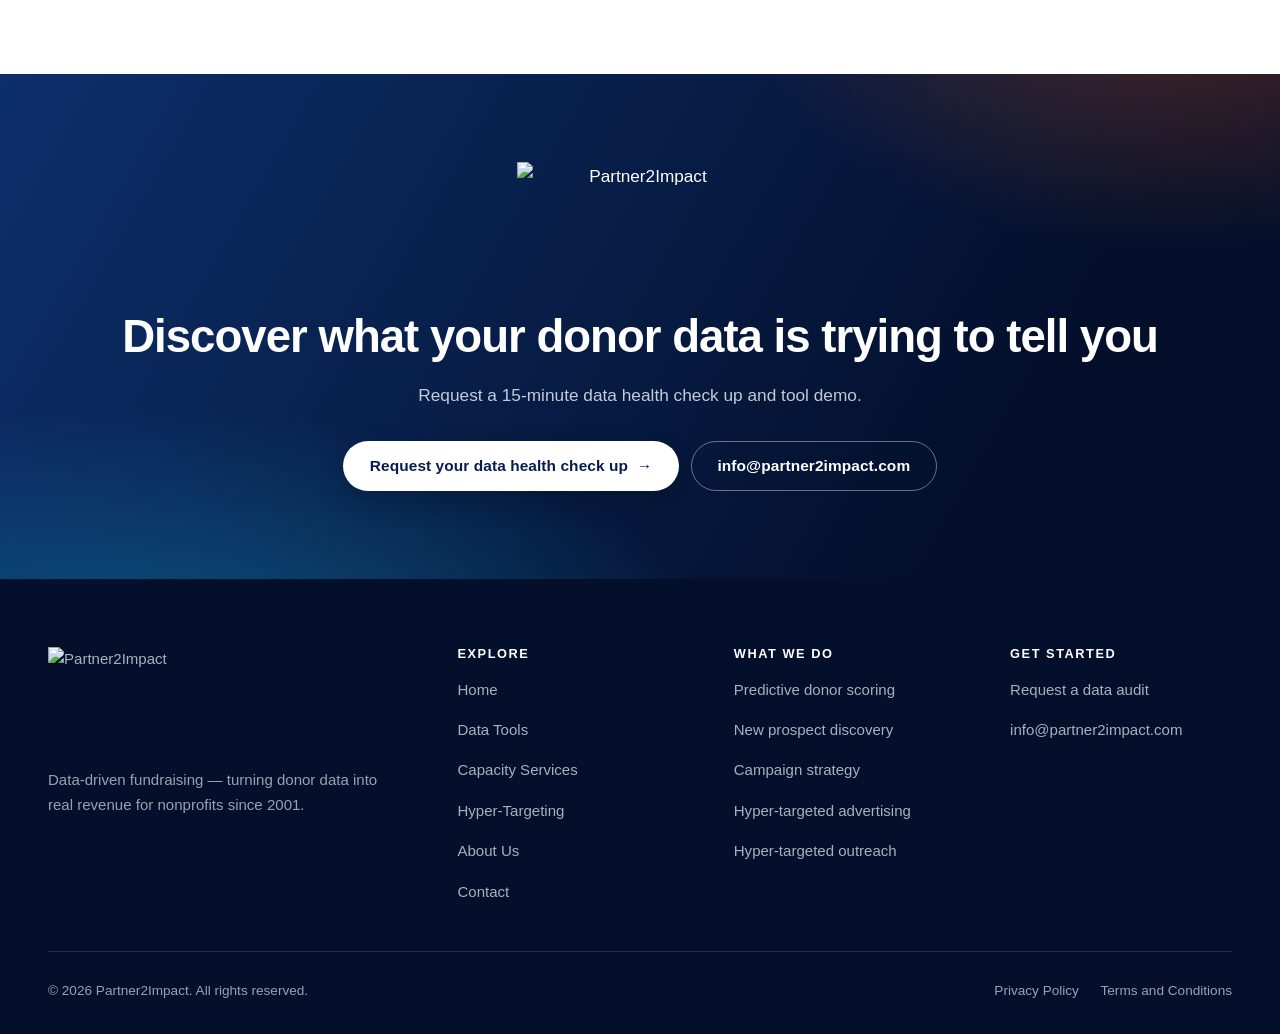
==== commit 7f6e315c: "Apply Tracey's 10/19 edits: one sentence per line, Blueprints copy, names out of booking copy - Home" ====
--- a/about.html
+++ b/about.html
@@ -214,8 +214,8 @@
         <details>
           <summary>How does an engagement start?</summary>
           <div class="faq-body">
-            With a free 15-minute data health check up. You speak with Tracey and David, see a
-            live demonstration, and get an honest read on whether we are the right fit.
+            With a free 15-minute data health check up. You see a live demonstration and get an
+            honest read on whether we are the right fit.
           </div>
         </details>
         <details>
@@ -258,7 +258,7 @@
            loading="lazy" alt="Partner2Impact" data-reveal>
       <h2 data-reveal>Discover what your donor data is trying to tell you</h2>
       <p data-reveal data-reveal-delay="60">
-        Request a 15-minute data health check up and tool demo with Tracey and David.
+        Request a 15-minute data health check up and tool demo.
       </p>
       <div class="cta-actions" data-reveal data-reveal-delay="120">
         <a class="btn btn--light" href="/contact#audit">Request your data health check up <span class="arrow" aria-hidden="true">→</span></a>
--- a/assets/css/styles.css
+++ b/assets/css/styles.css
@@ -2572,4 +2572,12 @@
    head that holds it, so centring it inside a left-aligned head pushed it
    16px right of the heading it sits under. */
 .section-head--center .section-head__lead { margin-inline: auto; }
+/* "Data + Strategy" lead: Tracey wants each sentence on its own line, so the
+   size steps down on phones until "Strategy without data is just guesswork."
+   fits across one row. */
+.lead-lines { max-width: none; }
+.lead-lines span { display: block; }
+@media (max-width: 480px) {
+  .section-head .section-head__lead.lead-lines { font-size: clamp(0.95rem, 4.55vw, 1.25rem); line-height: 1.4; }
+}
 .section--ink .section-head .section-head__lead { color: #fff; }
